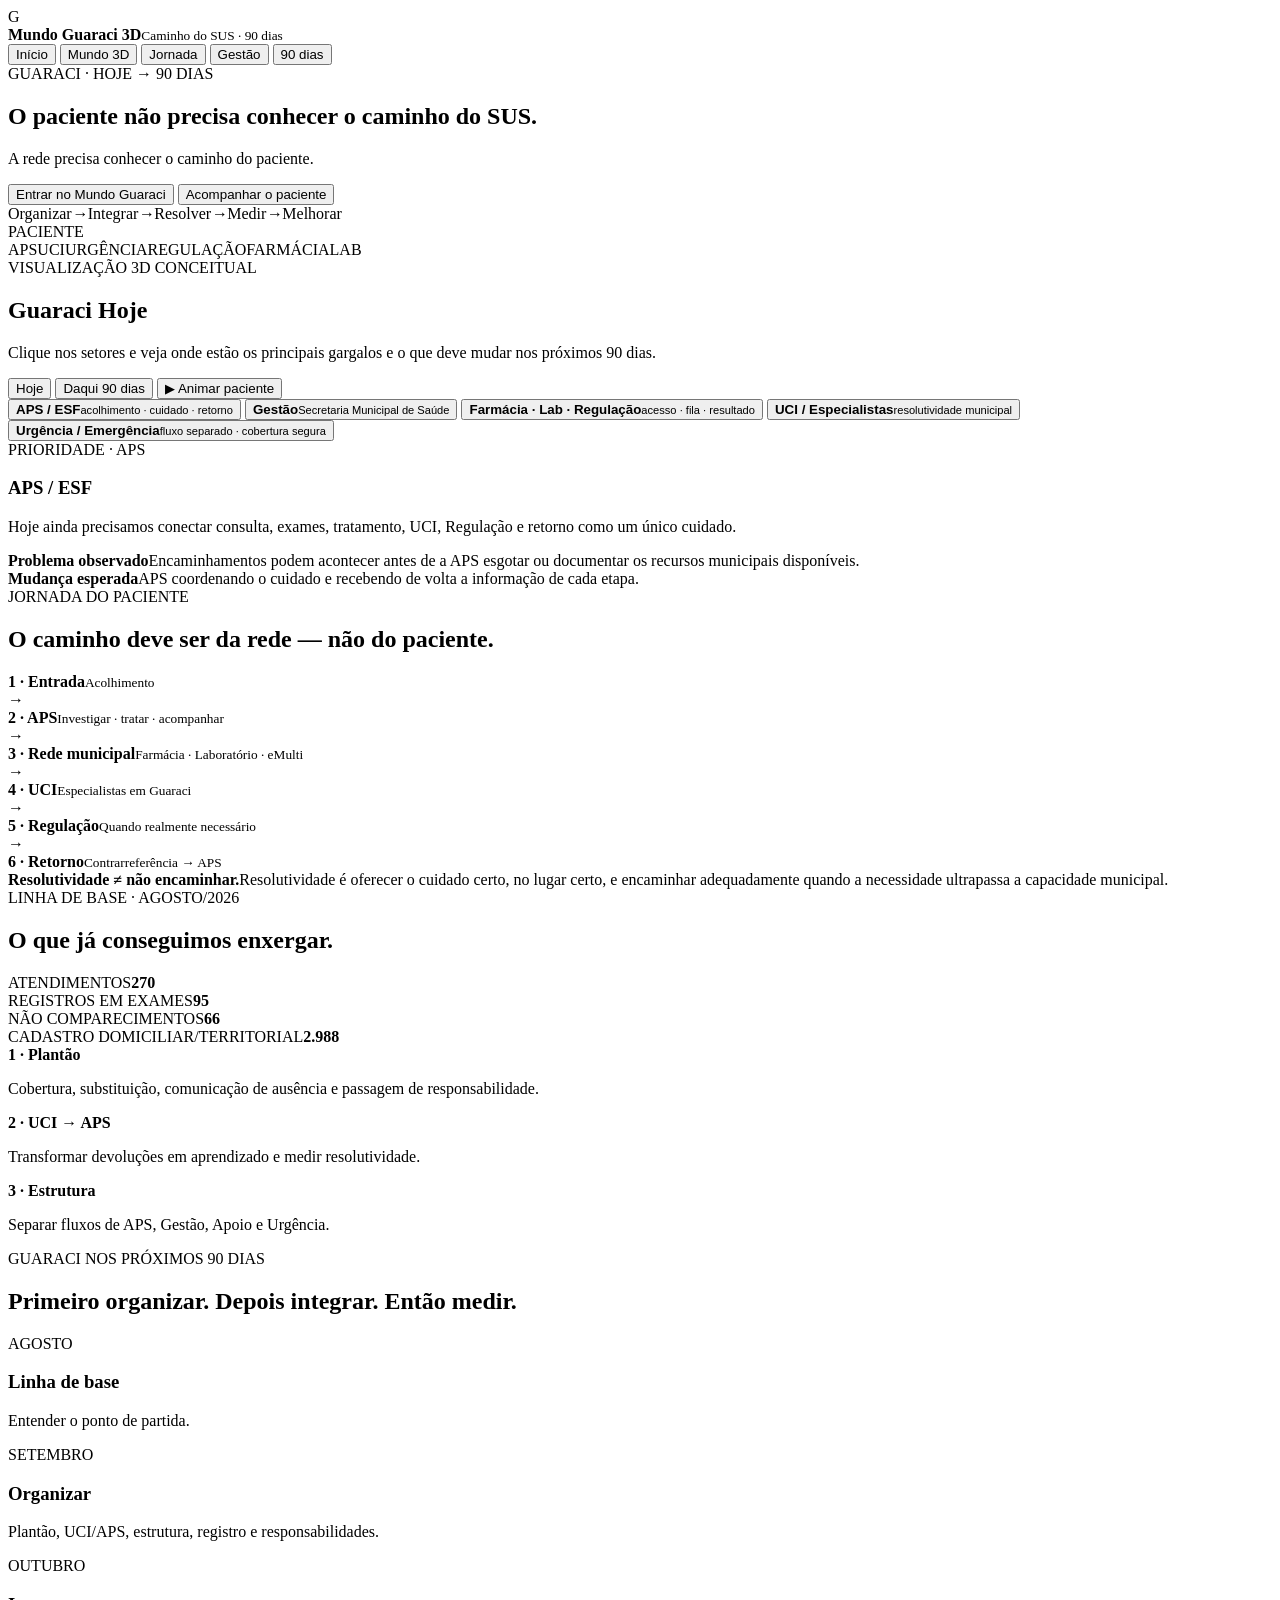
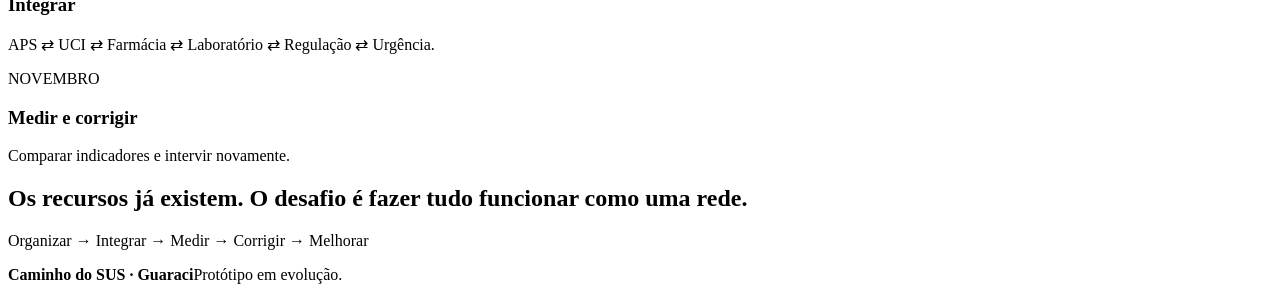
==== index.html @ 231f9598 "Cria pagina inicial do Mundo Guaraci 3D" ====
<!doctype html>
<html lang="pt-BR">
<head>
  <meta charset="utf-8" />
  <meta name="viewport" content="width=device-width,initial-scale=1" />
  <title>Mundo Guaraci 3D — Caminho do SUS</title>
  <meta name="description" content="Visualização interativa do projeto Caminho do SUS em Guaraci — linha de base e próximos 90 dias." />
  <link rel="stylesheet" href="styles.css" />
</head>
<body>
  <header class="topbar">
    <div class="brand">
      <span class="brand-mark">G</span>
      <div><strong>Mundo Guaraci 3D</strong><small>Caminho do SUS · 90 dias</small></div>
    </div>
    <nav>
      <button data-go="inicio" class="active">Início</button>
      <button data-go="mundo">Mundo 3D</button>
      <button data-go="jornada">Jornada</button>
      <button data-go="gestao">Gestão</button>
      <button data-go="noventa">90 dias</button>
    </nav>
  </header>

  <main>
    <section id="inicio" class="scene hero">
      <div class="hero-copy">
        <span class="kicker">GUARACI · HOJE → 90 DIAS</span>
        <h1>O paciente não precisa conhecer o caminho do SUS.</h1>
        <p class="lead">A rede precisa conhecer o caminho do paciente.</p>
        <div class="actions">
          <button class="primary" data-go="mundo">Entrar no Mundo Guaraci</button>
          <button class="ghost" data-go="jornada">Acompanhar o paciente</button>
        </div>
        <div class="flowline"><span>Organizar</span><i>→</i><span>Integrar</span><i>→</i><span>Resolver</span><i>→</i><span>Medir</span><i>→</i><span>Melhorar</span></div>
      </div>
      <div class="hero-orbit" aria-label="Rede municipal de saúde">
        <div class="orbit o1"></div><div class="orbit o2"></div>
        <div class="core">PACIENTE</div>
        <span class="sat s1">APS</span><span class="sat s2">UCI</span><span class="sat s3">URGÊNCIA</span><span class="sat s4">REGULAÇÃO</span><span class="sat s5">FARMÁCIA</span><span class="sat s6">LAB</span>
      </div>
    </section>

    <section id="mundo" class="scene dark">
      <div class="section-head">
        <span class="kicker">VISUALIZAÇÃO 3D CONCEITUAL</span>
        <h2>Guaraci Hoje</h2>
        <p>Clique nos setores e veja onde estão os principais gargalos e o que deve mudar nos próximos 90 dias.</p>
      </div>
      <div class="modebar">
        <button data-mode="today" class="active">Hoje</button>
        <button data-mode="future">Daqui 90 dias</button>
        <button id="animatePatient">▶ Animar paciente</button>
      </div>
      <div class="world-grid">
        <div class="stage">
          <div class="ground"></div>
          <button class="sector aps active" data-sector="aps"><b>APS / ESF</b><small>acolhimento · cuidado · retorno</small></button>
          <button class="sector gestao" data-sector="gestao"><b>Gestão</b><small>Secretaria Municipal de Saúde</small></button>
          <button class="sector apoio" data-sector="apoio"><b>Farmácia · Lab · Regulação</b><small>acesso · fila · resultado</small></button>
          <button class="sector uci" data-sector="uci"><b>UCI / Especialistas</b><small>resolutividade municipal</small></button>
          <button class="sector urg" data-sector="urg"><b>Urgência / Emergência</b><small>fluxo separado · cobertura segura</small></button>
          <div class="route r1"></div><div class="route r2"></div><div class="route r3"></div>
          <div class="patient" aria-label="Paciente"></div>
        </div>
        <aside class="panel" aria-live="polite">
          <span class="pill" id="sectorPill">PRIORIDADE · APS</span>
          <h3 id="sectorTitle">APS / ESF</h3>
          <p id="sectorText">Hoje ainda precisamos conectar consulta, exames, tratamento, UCI, Regulação e retorno como um único cuidado.</p>
          <div class="issue"><strong id="problemTitle">Problema observado</strong><span id="problemText">Encaminhamentos podem acontecer antes de a APS esgotar ou documentar os recursos municipais disponíveis.</span></div>
          <div class="issue"><strong id="targetTitle">Mudança esperada</strong><span id="targetText">APS coordenando o cuidado e recebendo de volta a informação de cada etapa.</span></div>
        </aside>
      </div>
    </section>

    <section id="jornada" class="scene">
      <div class="section-head">
        <span class="kicker">JORNADA DO PACIENTE</span>
        <h2>O caminho deve ser da rede — não do paciente.</h2>
      </div>
      <div class="journey">
        <div class="step"><b>1 · Entrada</b><small>Acolhimento</small></div><span>→</span>
        <div class="step"><b>2 · APS</b><small>Investigar · tratar · acompanhar</small></div><span>→</span>
        <div class="step"><b>3 · Rede municipal</b><small>Farmácia · Laboratório · eMulti</small></div><span>→</span>
        <div class="step"><b>4 · UCI</b><small>Especialistas em Guaraci</small></div><span>→</span>
        <div class="step"><b>5 · Regulação</b><small>Quando realmente necessário</small></div><span>→</span>
        <div class="step"><b>6 · Retorno</b><small>Contrarreferência → APS</small></div>
      </div>
      <div class="callout"><strong>Resolutividade ≠ não encaminhar.</strong><span>Resolutividade é oferecer o cuidado certo, no lugar certo, e encaminhar adequadamente quando a necessidade ultrapassa a capacidade municipal.</span></div>
    </section>

    <section id="gestao" class="scene dark">
      <div class="section-head">
        <span class="kicker">LINHA DE BASE · AGOSTO/2026</span>
        <h2>O que já conseguimos enxergar.</h2>
      </div>
      <div class="metrics">
        <article><span>ATENDIMENTOS</span><strong>270</strong></article>
        <article><span>REGISTROS EM EXAMES</span><strong>95</strong></article>
        <article><span>NÃO COMPARECIMENTOS</span><strong>66</strong></article>
        <article><span>CADASTRO DOMICILIAR/TERRITORIAL</span><strong>2.988</strong></article>
      </div>
      <div class="priorities">
        <article><b>1 · Plantão</b><p>Cobertura, substituição, comunicação de ausência e passagem de responsabilidade.</p></article>
        <article><b>2 · UCI → APS</b><p>Transformar devoluções em aprendizado e medir resolutividade.</p></article>
        <article><b>3 · Estrutura</b><p>Separar fluxos de APS, Gestão, Apoio e Urgência.</p></article>
      </div>
    </section>

    <section id="noventa" class="scene">
      <div class="section-head"><span class="kicker">GUARACI NOS PRÓXIMOS 90 DIAS</span><h2>Primeiro organizar. Depois integrar. Então medir.</h2></div>
      <div class="timeline">
        <article><span>AGOSTO</span><h3>Linha de base</h3><p>Entender o ponto de partida.</p></article>
        <article><span>SETEMBRO</span><h3>Organizar</h3><p>Plantão, UCI/APS, estrutura, registro e responsabilidades.</p></article>
        <article><span>OUTUBRO</span><h3>Integrar</h3><p>APS ⇄ UCI ⇄ Farmácia ⇄ Laboratório ⇄ Regulação ⇄ Urgência.</p></article>
        <article><span>NOVEMBRO</span><h3>Medir e corrigir</h3><p>Comparar indicadores e intervir novamente.</p></article>
      </div>
      <div class="final-card"><h2>Os recursos já existem. O desafio é fazer tudo funcionar como uma rede.</h2><p>Organizar → Integrar → Medir → Corrigir → Melhorar</p></div>
    </section>
  </main>
  <footer><strong>Caminho do SUS · Guaraci</strong><span>Protótipo em evolução.</span></footer>
  <script src="script.js"></script>
</body>
</html>
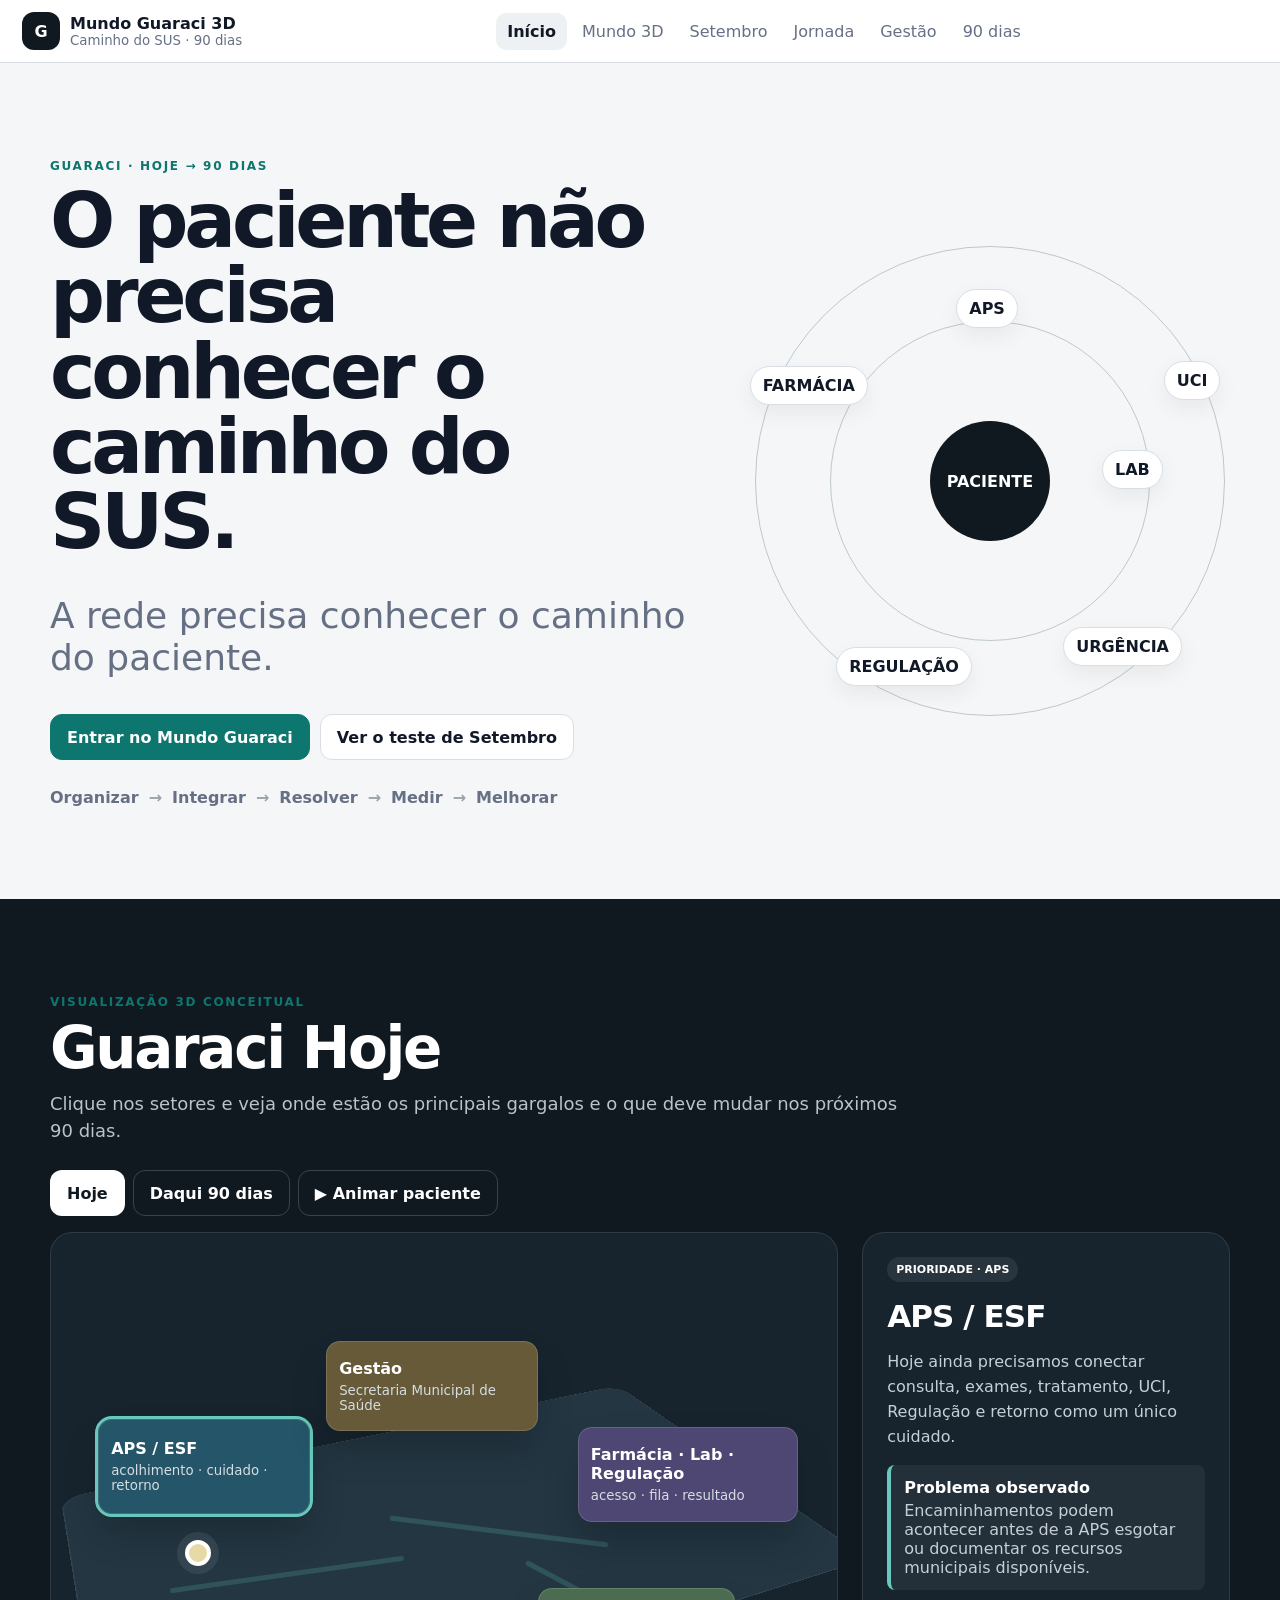
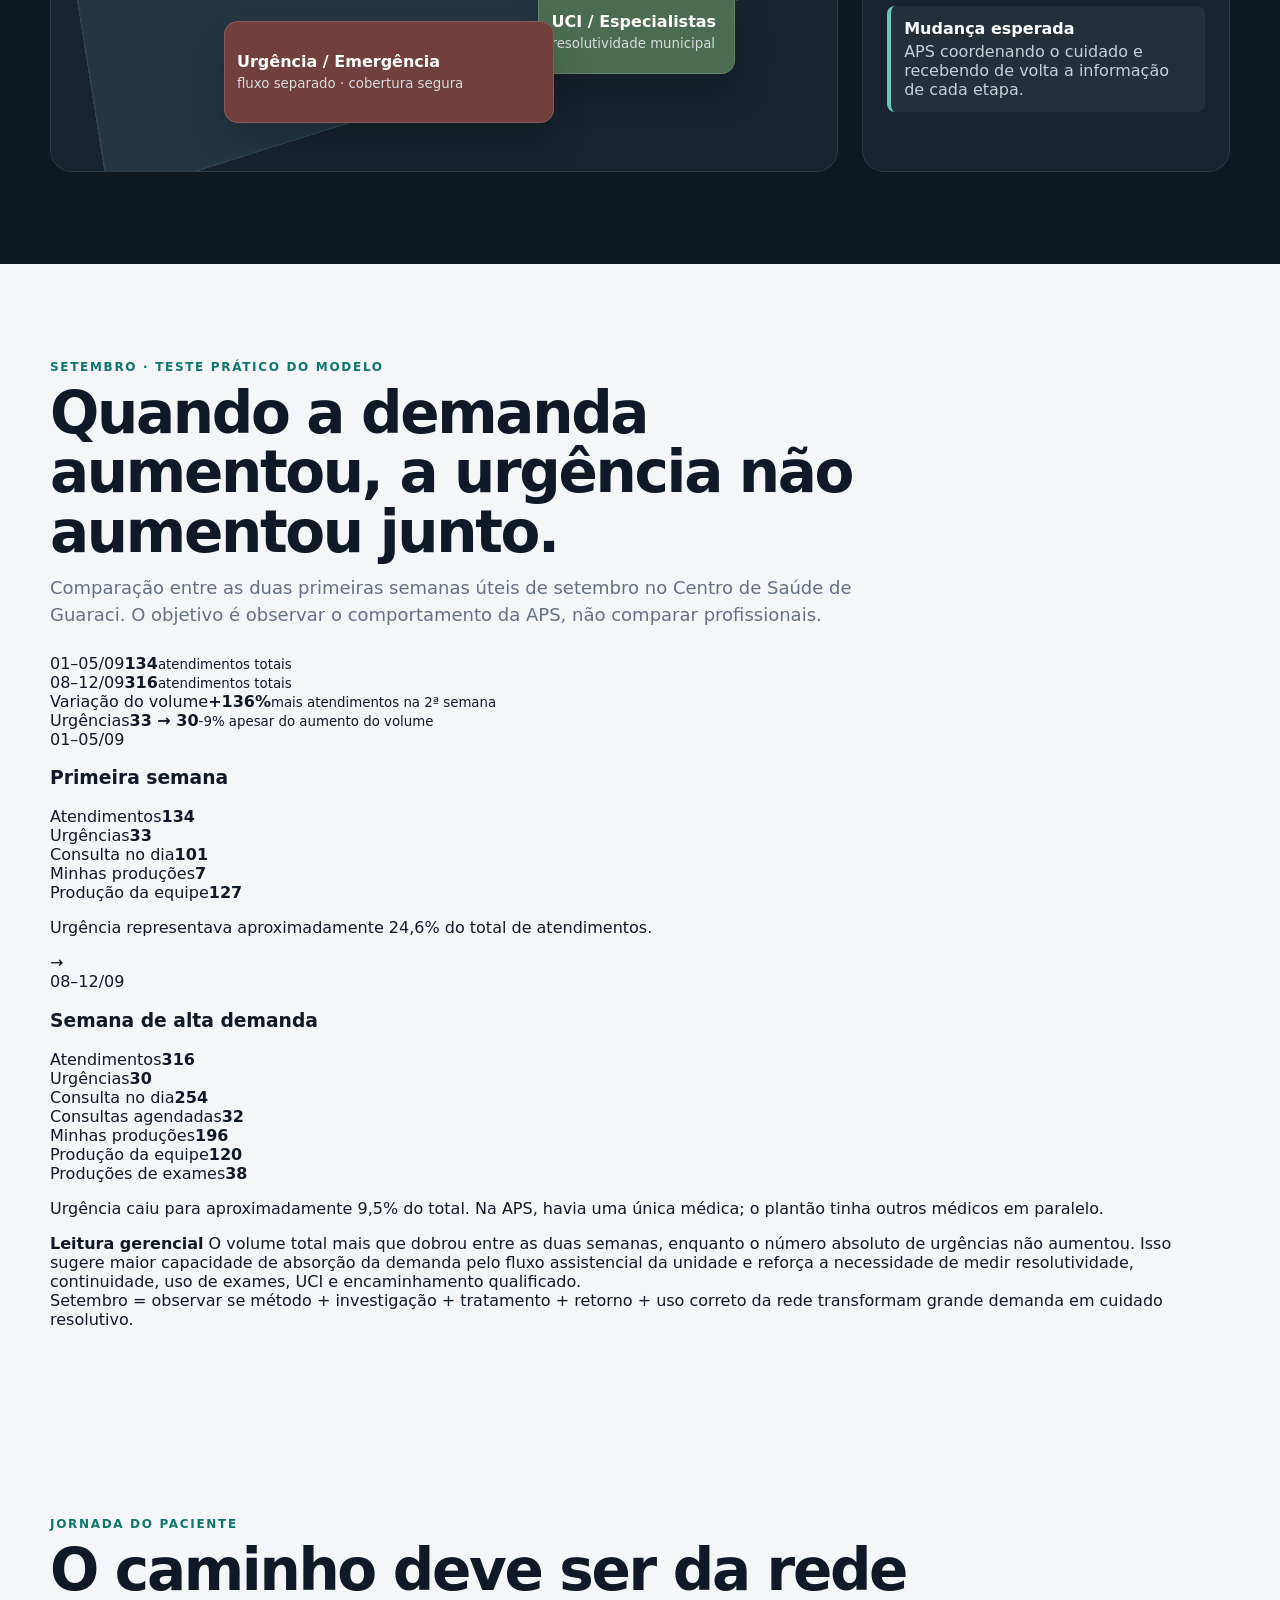
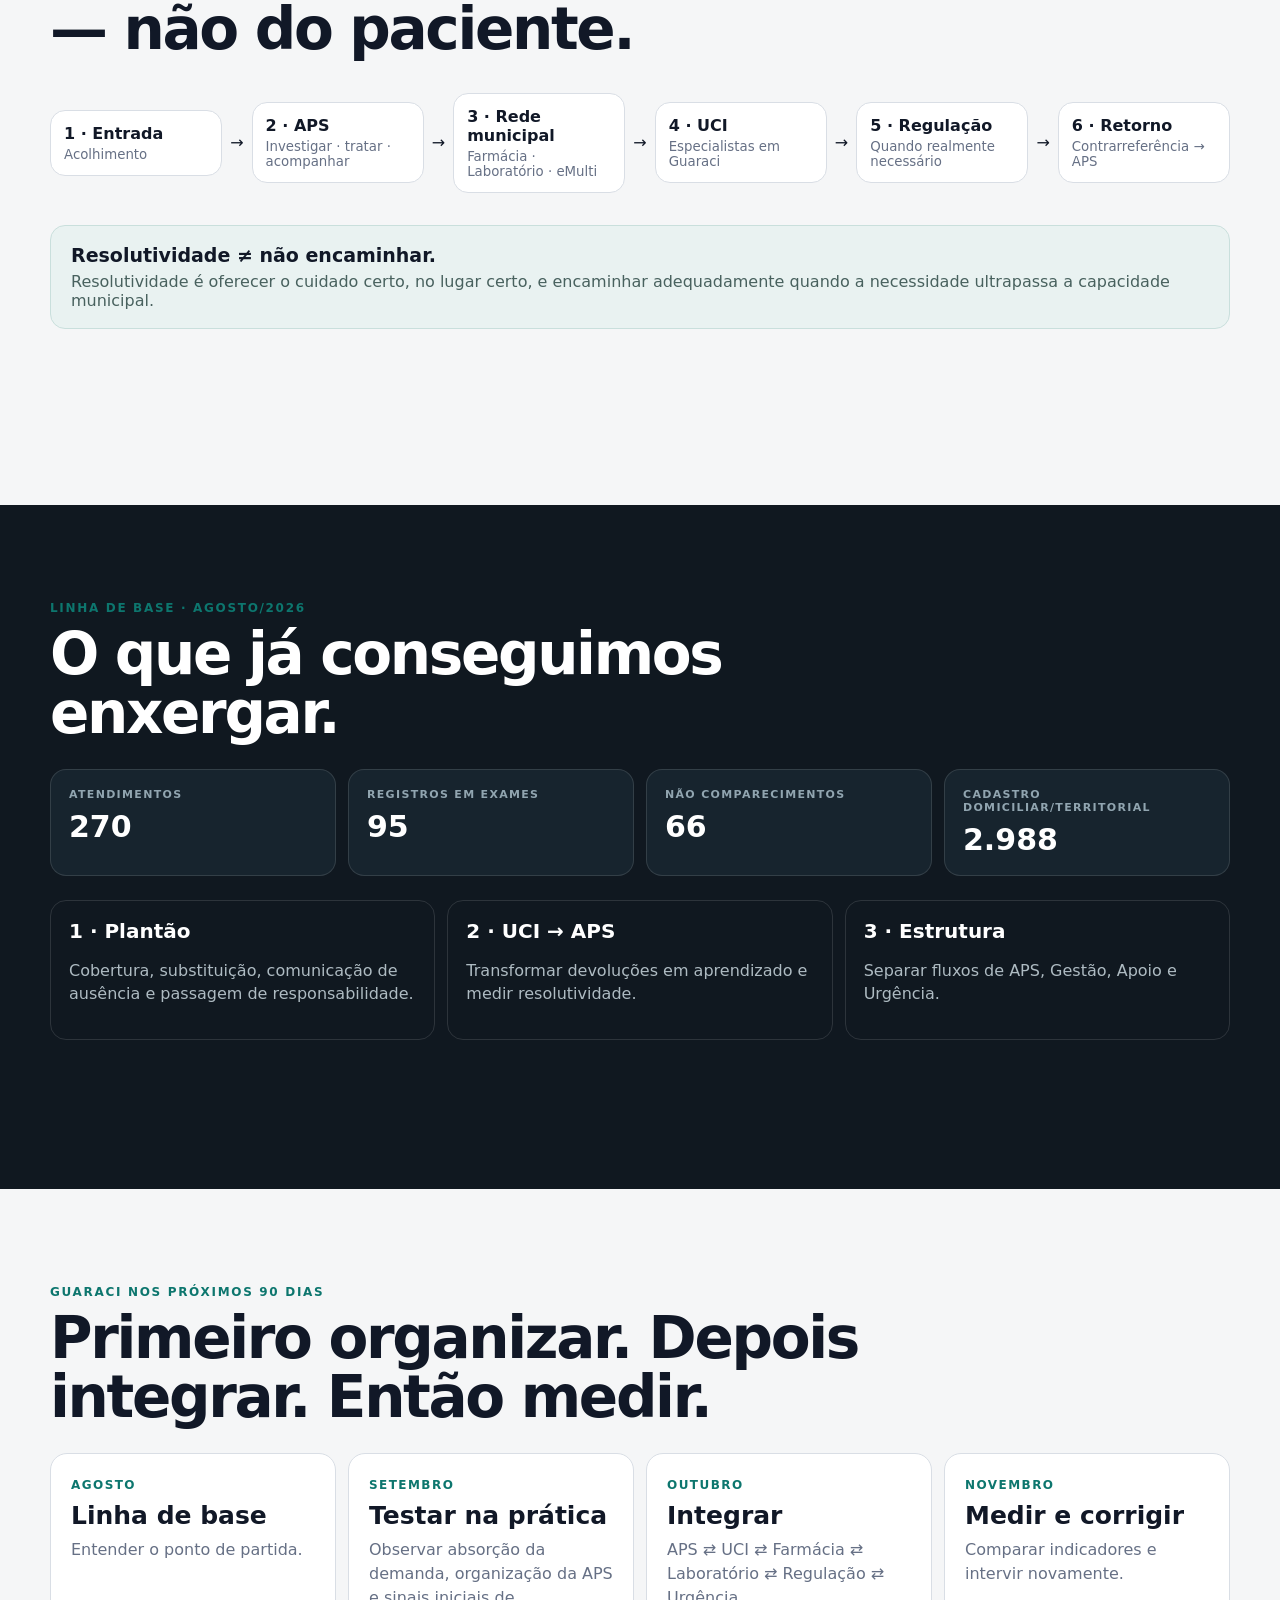
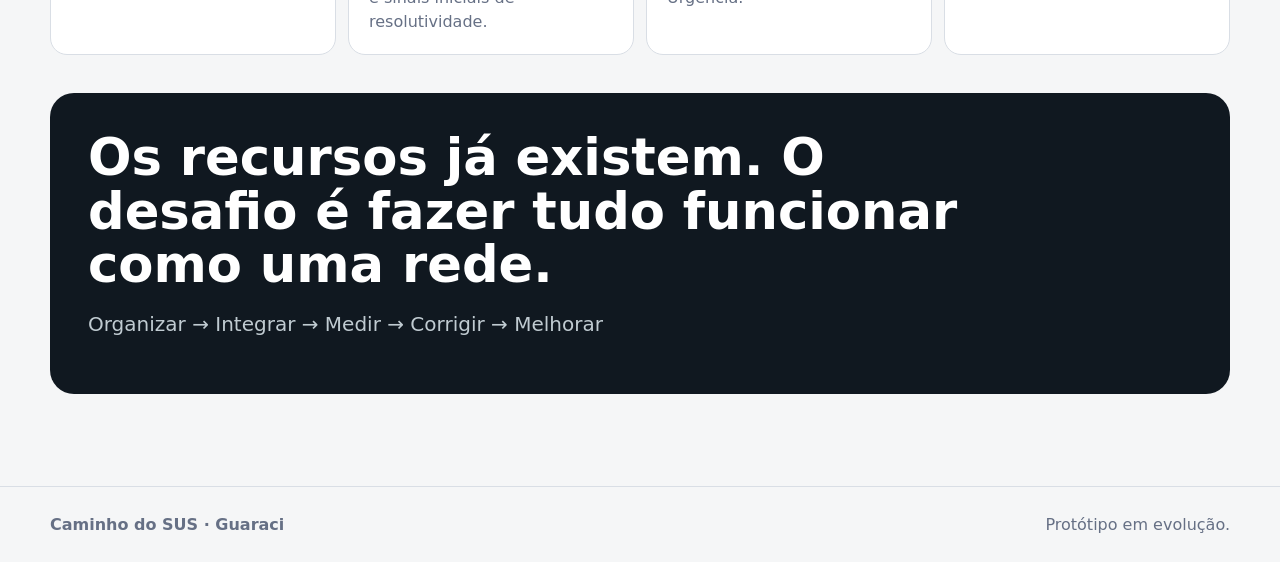
==== commit 6c70e475: "Adiciona comparacao das duas primeiras semanas de setembro" ====
--- a/index.html
+++ b/index.html
@@ -3,6 +3,7 @@
 <head>
   <meta charset="utf-8" />
   <meta name="viewport" content="width=device-width,initial-scale=1" />
+  <meta name="robots" content="noindex,nofollow" />
   <title>Mundo Guaraci 3D — Caminho do SUS</title>
   <meta name="description" content="Visualização interativa do projeto Caminho do SUS em Guaraci — linha de base e próximos 90 dias." />
   <link rel="stylesheet" href="styles.css" />
@@ -16,6 +17,7 @@
     <nav>
       <button data-go="inicio" class="active">Início</button>
       <button data-go="mundo">Mundo 3D</button>
+      <button data-go="setembro">Setembro</button>
       <button data-go="jornada">Jornada</button>
       <button data-go="gestao">Gestão</button>
       <button data-go="noventa">90 dias</button>
@@ -30,7 +32,7 @@
         <p class="lead">A rede precisa conhecer o caminho do paciente.</p>
         <div class="actions">
           <button class="primary" data-go="mundo">Entrar no Mundo Guaraci</button>
-          <button class="ghost" data-go="jornada">Acompanhar o paciente</button>
+          <button class="ghost" data-go="setembro">Ver o teste de Setembro</button>
         </div>
         <div class="flowline"><span>Organizar</span><i>→</i><span>Integrar</span><i>→</i><span>Resolver</span><i>→</i><span>Medir</span><i>→</i><span>Melhorar</span></div>
       </div>
@@ -73,6 +75,60 @@
       </div>
     </section>
 
+    <section id="setembro" class="scene september-scene">
+      <div class="section-head">
+        <span class="kicker">SETEMBRO · TESTE PRÁTICO DO MODELO</span>
+        <h2>Quando a demanda aumentou, a urgência não aumentou junto.</h2>
+        <p>Comparação entre as duas primeiras semanas úteis de setembro no Centro de Saúde de Guaraci. O objetivo é observar o comportamento da APS, não comparar profissionais.</p>
+      </div>
+
+      <div class="september-context">
+        <div class="context-card"><span>01–05/09</span><strong>134</strong><small>atendimentos totais</small></div>
+        <div class="context-card highlight"><span>08–12/09</span><strong>316</strong><small>atendimentos totais</small></div>
+        <div class="context-card"><span>Variação do volume</span><strong>+136%</strong><small>mais atendimentos na 2ª semana</small></div>
+        <div class="context-card good"><span>Urgências</span><strong>33 → 30</strong><small>-9% apesar do aumento do volume</small></div>
+      </div>
+
+      <div class="sept-grid">
+        <div class="sept-card">
+          <div class="sept-label">01–05/09</div>
+          <h3>Primeira semana</h3>
+          <div class="sept-stats">
+            <div><span>Atendimentos</span><strong>134</strong></div>
+            <div><span>Urgências</span><strong>33</strong></div>
+            <div><span>Consulta no dia</span><strong>101</strong></div>
+            <div><span>Minhas produções</span><strong>7</strong></div>
+            <div><span>Produção da equipe</span><strong>127</strong></div>
+          </div>
+          <p class="sept-note">Urgência representava aproximadamente 24,6% do total de atendimentos.</p>
+        </div>
+
+        <div class="sept-arrow">→</div>
+
+        <div class="sept-card featured">
+          <div class="sept-label">08–12/09</div>
+          <h3>Semana de alta demanda</h3>
+          <div class="sept-stats">
+            <div><span>Atendimentos</span><strong>316</strong></div>
+            <div><span>Urgências</span><strong>30</strong></div>
+            <div><span>Consulta no dia</span><strong>254</strong></div>
+            <div><span>Consultas agendadas</span><strong>32</strong></div>
+            <div><span>Minhas produções</span><strong>196</strong></div>
+            <div><span>Produção da equipe</span><strong>120</strong></div>
+            <div><span>Produções de exames</span><strong>38</strong></div>
+          </div>
+          <p class="sept-note">Urgência caiu para aproximadamente 9,5% do total. Na APS, havia uma única médica; o plantão tinha outros médicos em paralelo.</p>
+        </div>
+      </div>
+
+      <div class="sept-insight">
+        <strong>Leitura gerencial</strong>
+        <span>O volume total mais que dobrou entre as duas semanas, enquanto o número absoluto de urgências não aumentou. Isso sugere maior capacidade de absorção da demanda pelo fluxo assistencial da unidade e reforça a necessidade de medir resolutividade, continuidade, uso de exames, UCI e encaminhamento qualificado.</span>
+      </div>
+
+      <div class="sept-formula">Setembro = observar se método + investigação + tratamento + retorno + uso correto da rede transformam grande demanda em cuidado resolutivo.</div>
+    </section>
+
     <section id="jornada" class="scene">
       <div class="section-head">
         <span class="kicker">JORNADA DO PACIENTE</span>
@@ -111,7 +167,7 @@
       <div class="section-head"><span class="kicker">GUARACI NOS PRÓXIMOS 90 DIAS</span><h2>Primeiro organizar. Depois integrar. Então medir.</h2></div>
       <div class="timeline">
         <article><span>AGOSTO</span><h3>Linha de base</h3><p>Entender o ponto de partida.</p></article>
-        <article><span>SETEMBRO</span><h3>Organizar</h3><p>Plantão, UCI/APS, estrutura, registro e responsabilidades.</p></article>
+        <article><span>SETEMBRO</span><h3>Testar na prática</h3><p>Observar absorção da demanda, organização da APS e sinais iniciais de resolutividade.</p></article>
         <article><span>OUTUBRO</span><h3>Integrar</h3><p>APS ⇄ UCI ⇄ Farmácia ⇄ Laboratório ⇄ Regulação ⇄ Urgência.</p></article>
         <article><span>NOVEMBRO</span><h3>Medir e corrigir</h3><p>Comparar indicadores e intervir novamente.</p></article>
       </div>
--- a/styles.css
+++ b/styles.css
@@ -0,0 +1 @@
+:root{--bg:#f5f6f7;--paper:#fff;--ink:#111827;--muted:#667085;--line:#d9dee5;--deep:#101820;--deep2:#17242e;--accent:#0d766e;--blue:#316b8c;--gold:#b78734;--red:#9c4b46;--violet:#62558e;--green:#4f7558}*{box-sizing:border-box}html{scroll-behavior:smooth}body{margin:0;background:var(--bg);color:var(--ink);font-family:Inter,ui-sans-serif,system-ui,-apple-system,BlinkMacSystemFont,"Segoe UI",sans-serif}button{font:inherit}.topbar{position:sticky;top:0;z-index:30;display:flex;align-items:center;gap:18px;padding:12px 22px;background:rgba(255,255,255,.94);backdrop-filter:blur(14px);border-bottom:1px solid var(--line)}.brand{display:flex;align-items:center;gap:10px;min-width:230px}.brand-mark{width:38px;height:38px;border-radius:12px;display:grid;place-items:center;background:var(--deep);color:#fff;font-weight:900}.brand strong,.brand small{display:block}.brand small{color:var(--muted)}nav{display:flex;gap:4px;flex:1;justify-content:center}nav button{border:0;background:transparent;padding:9px 11px;border-radius:10px;color:var(--muted);cursor:pointer}nav button.active{background:#eef1f3;color:var(--ink);font-weight:800}.scene{min-height:76vh;padding:92px max(22px,calc((100% - 1180px)/2));scroll-margin-top:70px}.dark{background:var(--deep);color:#fff}.dark .section-head p{color:#b9c3ca}.hero{display:grid;grid-template-columns:1.15fr .85fr;gap:50px;align-items:center;min-height:88vh}.kicker{display:inline-block;font-size:12px;letter-spacing:.14em;font-weight:900;color:var(--accent);margin-bottom:10px}.hero h1{font-size:clamp(42px,6vw,82px);line-height:.98;letter-spacing:-.055em;margin:0;max-width:850px}.lead{font-size:clamp(22px,3vw,36px);line-height:1.15;color:var(--muted);max-width:680px}.actions{display:flex;gap:10px;flex-wrap:wrap;margin:28px 0}.primary,.ghost,.modebar button{border-radius:12px;min-height:46px;padding:0 16px;cursor:pointer;font-weight:800}.primary{background:var(--accent);color:#fff;border:1px solid var(--accent)}.ghost{background:#fff;border:1px solid var(--line);color:var(--ink)}.flowline{display:flex;gap:10px;align-items:center;flex-wrap:wrap;color:var(--muted);font-weight:800}.flowline i{font-style:normal;color:#9aa3aa}.hero-orbit{height:520px;position:relative;display:grid;place-items:center}.core{width:120px;height:120px;border-radius:50%;display:grid;place-items:center;background:var(--deep);color:#fff;font-weight:900;z-index:2}.orbit{position:absolute;border:1px solid #bdc8ce;border-radius:50%}.o1{width:320px;height:320px}.o2{width:470px;height:470px}.sat{position:absolute;padding:9px 12px;border-radius:999px;background:#fff;border:1px solid var(--line);font-weight:850;box-shadow:0 8px 22px rgba(0,0,0,.06)}.s1{top:68px;left:43%}.s2{top:140px;right:2%}.s3{bottom:75px;right:10%}.s4{bottom:55px;left:18%}.s5{top:145px;left:0}.s6{top:44%;right:14%}.section-head{max-width:860px;margin-bottom:26px}.section-head h2{font-size:clamp(34px,5vw,58px);line-height:1.02;letter-spacing:-.04em;margin:0 0 12px}.section-head p{font-size:18px;line-height:1.5;color:var(--muted);margin:0}.modebar{display:flex;gap:8px;flex-wrap:wrap;margin-bottom:16px}.modebar button{background:transparent;color:#fff;border:1px solid rgba(255,255,255,.18)}.modebar button.active{background:#fff;color:var(--deep)}.world-grid{display:grid;grid-template-columns:1.5fr .7fr;gap:24px}.stage,.panel{background:var(--deep2);border:1px solid rgba(255,255,255,.1);border-radius:22px}.stage{height:540px;position:relative;perspective:900px;overflow:hidden}.ground{position:absolute;inset:80px 6% 30px;background:#233642;border:1px solid rgba(255,255,255,.08);border-radius:26px;transform:rotateX(58deg) rotateZ(-24deg)}.sector{position:absolute;z-index:3;border:1px solid rgba(255,255,255,.14);border-radius:14px;color:#fff;cursor:pointer;box-shadow:0 20px 35px rgba(0,0,0,.18);transition:.2s;display:flex;flex-direction:column;justify-content:center;gap:5px;padding:12px;text-align:left}.sector small{color:#d5dde2}.sector.active{outline:3px solid #67c9bd;transform:translateY(-8px)}.sector.dim{opacity:.45}.aps{left:6%;top:36%;width:27%;height:95px;background:#245568}.gestao{left:35%;top:20%;width:27%;height:90px;background:#665a38}.apoio{right:5%;top:36%;width:28%;height:95px;background:#4e4673}.uci{right:13%;bottom:18%;width:25%;height:86px;background:#4b6c50}.urg{left:22%;bottom:9%;width:42%;height:102px;background:#713f3c}.route{position:absolute;height:5px;border-radius:999px;background:#67c9bd;opacity:.2;z-index:2;transition:.3s}.route.on{opacity:.95}.r1{left:15%;top:63%;width:30%;transform:rotate(-8deg)}.r2{left:43%;top:55%;width:28%;transform:rotate(7deg)}.r3{left:59%;top:69%;width:24%;transform:rotate(28deg)}.patient{position:absolute;left:12%;top:62%;width:26px;height:26px;border-radius:50%;background:#e7d9a6;border:4px solid #fff;z-index:5;box-shadow:0 0 0 8px rgba(255,255,255,.08);transition:left .6s ease,top .6s ease}.panel{padding:24px;display:flex;flex-direction:column;gap:16px}.panel h3{font-size:31px;letter-spacing:-.03em;margin:0}.panel p{color:#c6d0d6;line-height:1.55;margin:0}.pill{display:inline-flex;width:max-content;max-width:100%;padding:6px 9px;border-radius:999px;background:rgba(255,255,255,.08);font-size:11px;font-weight:900}.issue{padding:13px;border-left:4px solid #67c9bd;background:rgba(255,255,255,.05);border-radius:8px}.issue strong,.issue span{display:block}.issue span{color:#c6d0d6;margin-top:4px}.journey{display:flex;align-items:center;gap:8px;overflow:auto;padding:8px 0 14px}.step{min-width:155px;flex:1;border:1px solid var(--line);background:#fff;border-radius:15px;padding:13px}.step b,.step small{display:block}.step small{color:var(--muted);margin-top:4px}.callout{margin-top:18px;padding:18px 20px;border-radius:15px;background:#e9f2f1;border:1px solid #c9dfdc;display:grid;gap:6px}.callout strong{font-size:19px}.callout span{color:#48615e}.metrics{display:grid;grid-template-columns:repeat(4,1fr);gap:12px}.metrics article{padding:18px;border:1px solid rgba(255,255,255,.12);border-radius:16px;background:var(--deep2)}.metrics span{display:block;font-size:11px;letter-spacing:.12em;color:#91a5b0;font-weight:900}.metrics strong{display:block;font-size:30px;margin-top:8px}.priorities{display:grid;grid-template-columns:repeat(3,1fr);gap:12px;margin-top:24px}.priorities article{padding:18px;border:1px solid rgba(255,255,255,.12);border-radius:16px}.priorities b{font-size:20px}.priorities p{color:#aebbc2;line-height:1.45}.timeline{display:grid;grid-template-columns:repeat(4,1fr);gap:12px}.timeline article{background:#fff;border:1px solid var(--line);border-radius:17px;padding:20px}.timeline span{font-size:12px;letter-spacing:.12em;font-weight:900;color:var(--accent)}.timeline h3{font-size:25px;margin:8px 0}.timeline p{color:var(--muted);line-height:1.5;margin:0}.final-card{margin-top:38px;padding:38px;border-radius:24px;background:var(--deep);color:#fff}.final-card h2{font-size:clamp(30px,4vw,52px);max-width:900px;margin:0 0 14px;line-height:1.05}.final-card p{font-size:20px;color:#c0cbd1}footer{padding:28px max(22px,calc((100% - 1180px)/2));border-top:1px solid var(--line);display:flex;justify-content:space-between;color:var(--muted);gap:16px;flex-wrap:wrap}@media(max-width:900px){nav{display:none}.hero{grid-template-columns:1fr}.hero-orbit{height:420px}.world-grid{grid-template-columns:1fr}.metrics,.timeline,.priorities{grid-template-columns:1fr 1fr}}@media(max-width:560px){.scene{padding:68px 18px}.brand{min-width:0}.brand small{display:none}.hero-orbit{height:350px}.o2{width:320px;height:320px}.o1{width:230px;height:230px}.s2,.s5{display:none}.stage{height:430px}.sector b{font-size:12px}.sector small{font-size:10px}.metrics,.timeline,.priorities{grid-template-columns:1fr}}@media(prefers-reduced-motion:reduce){*{animation:none!important;transition:none!important;scroll-behavior:auto!important}}
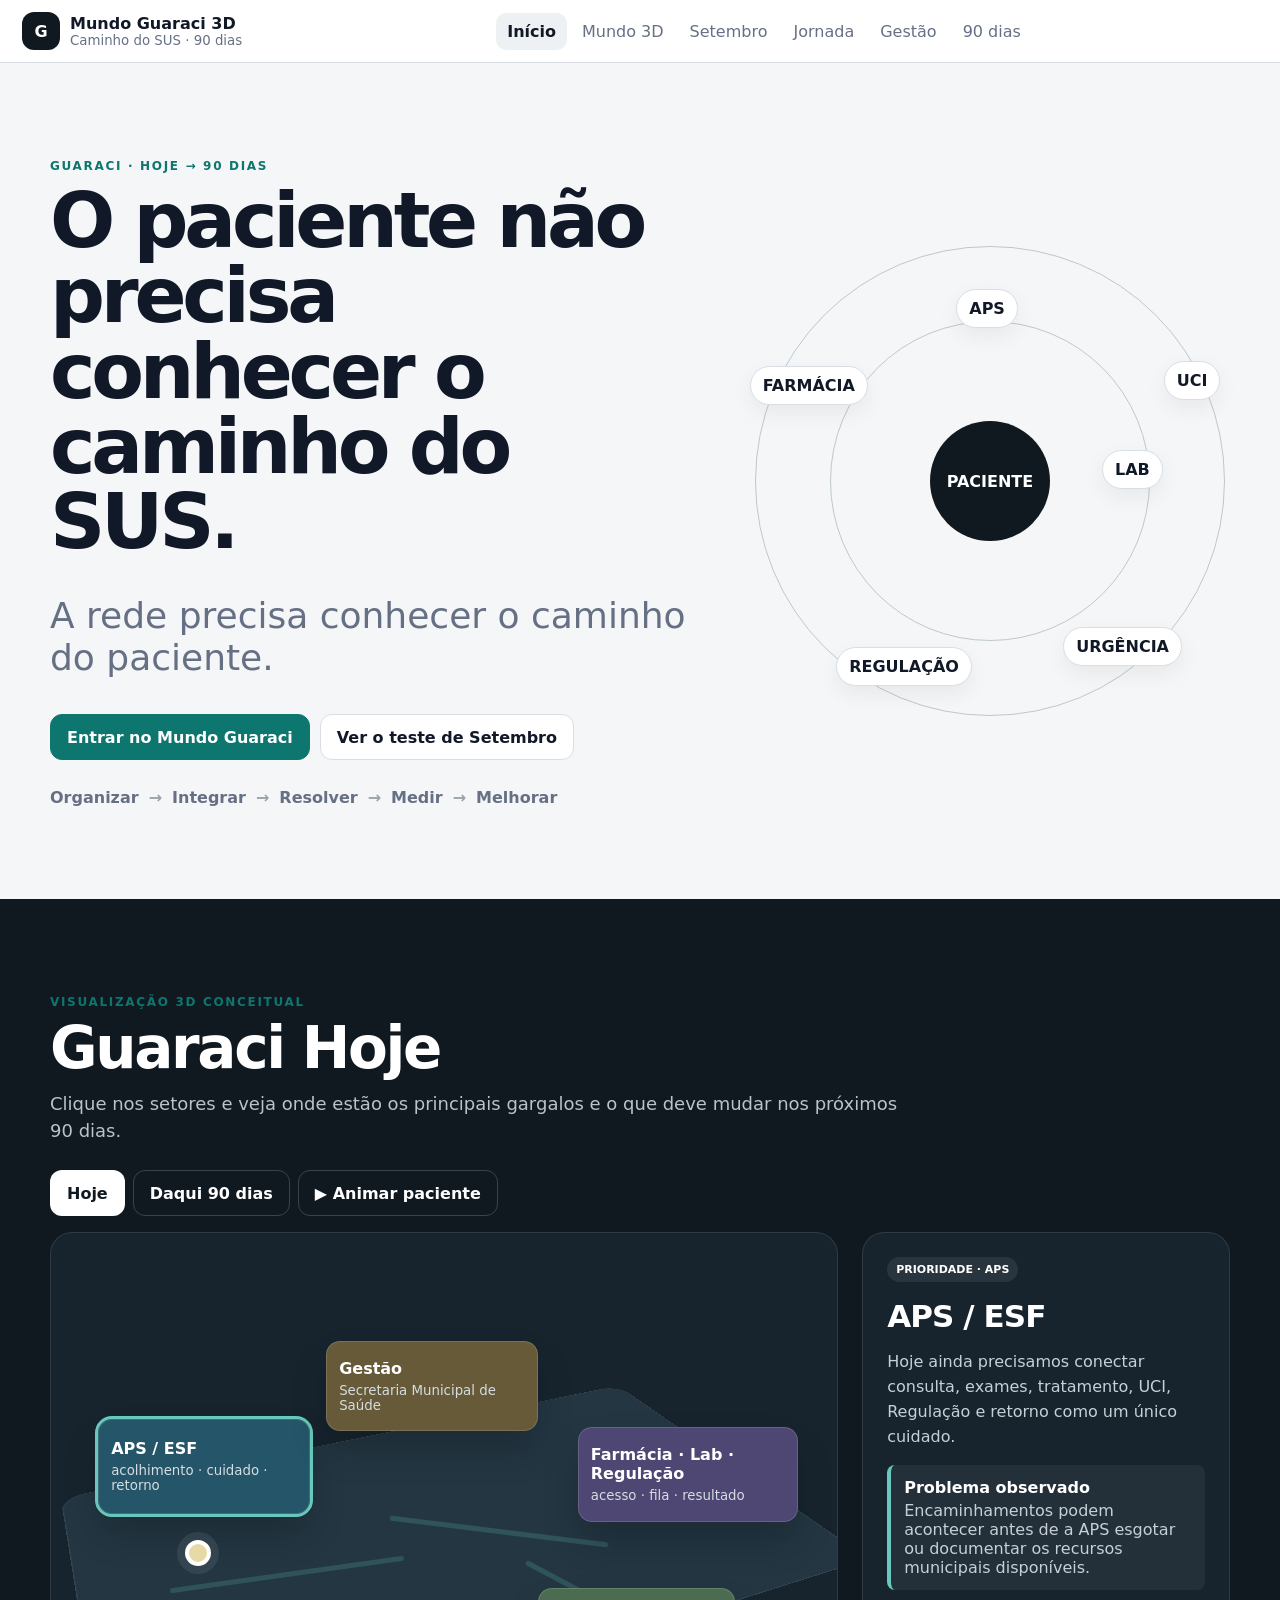
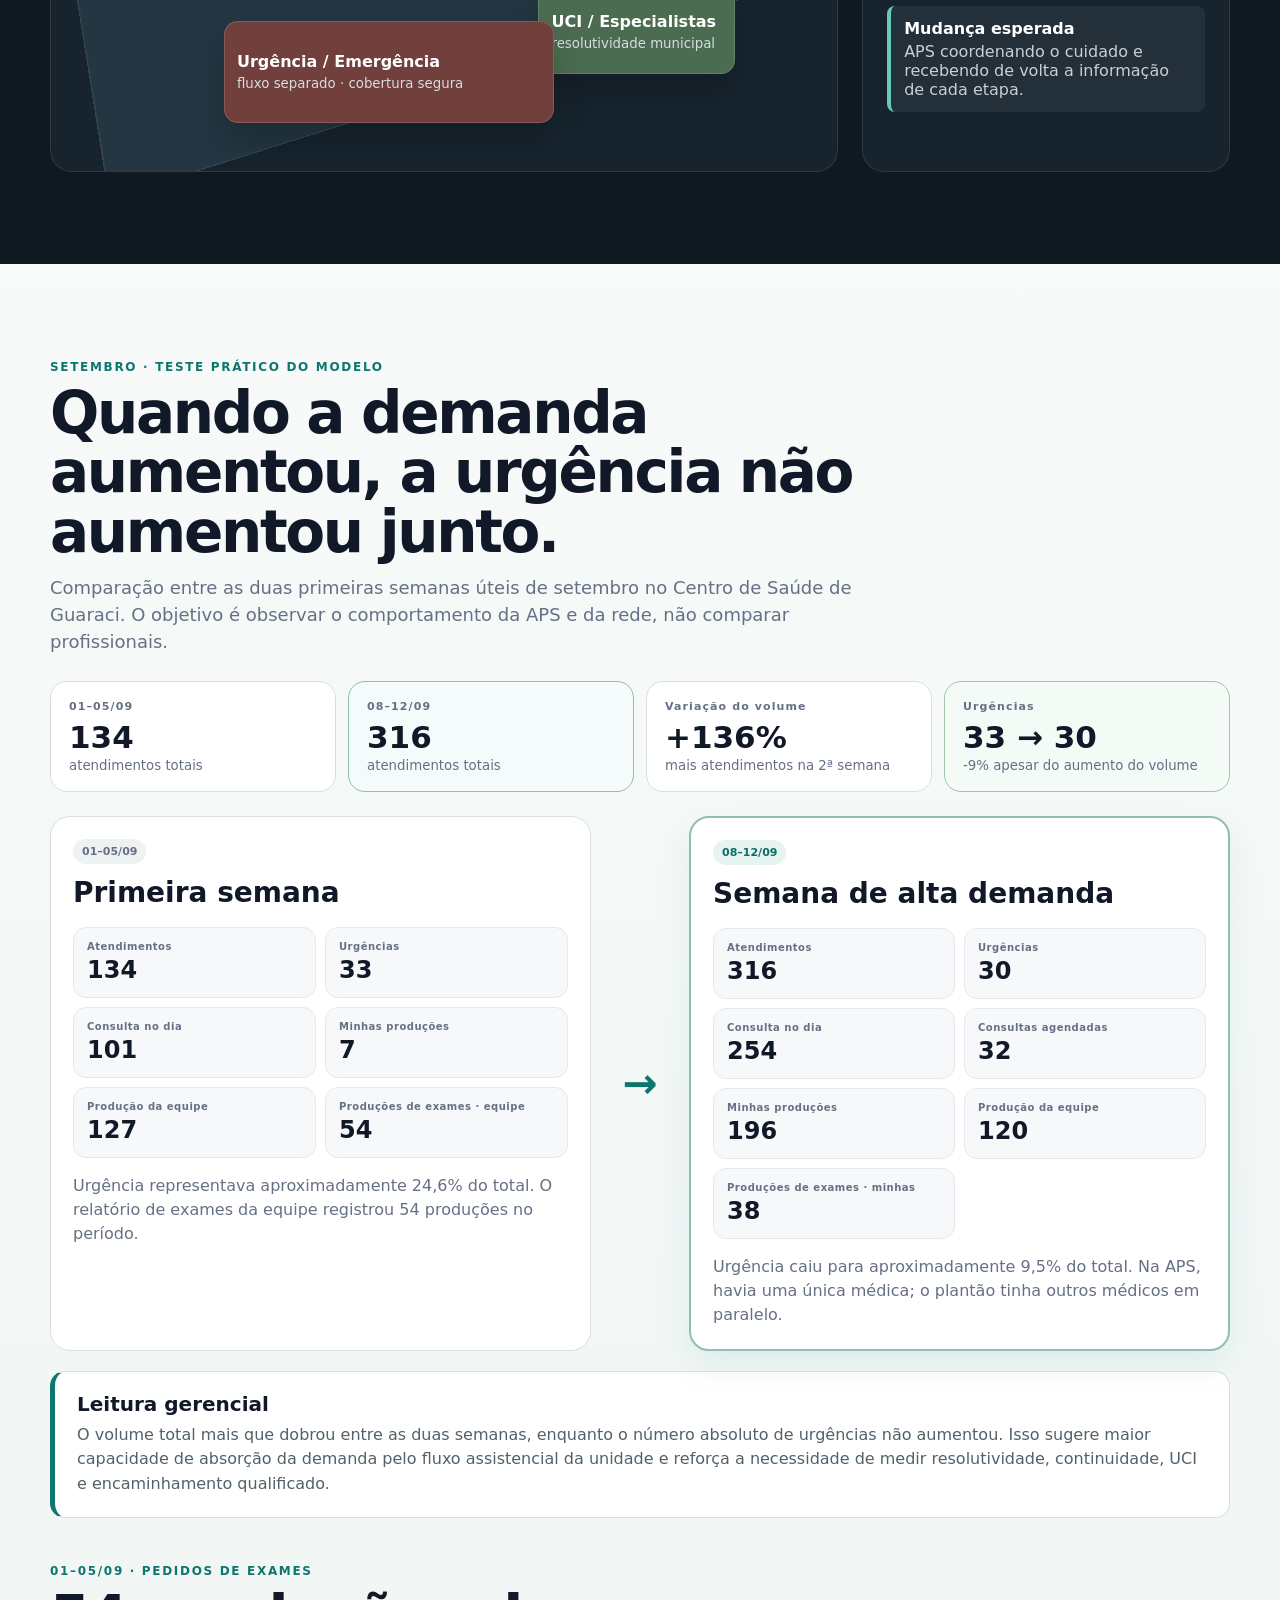
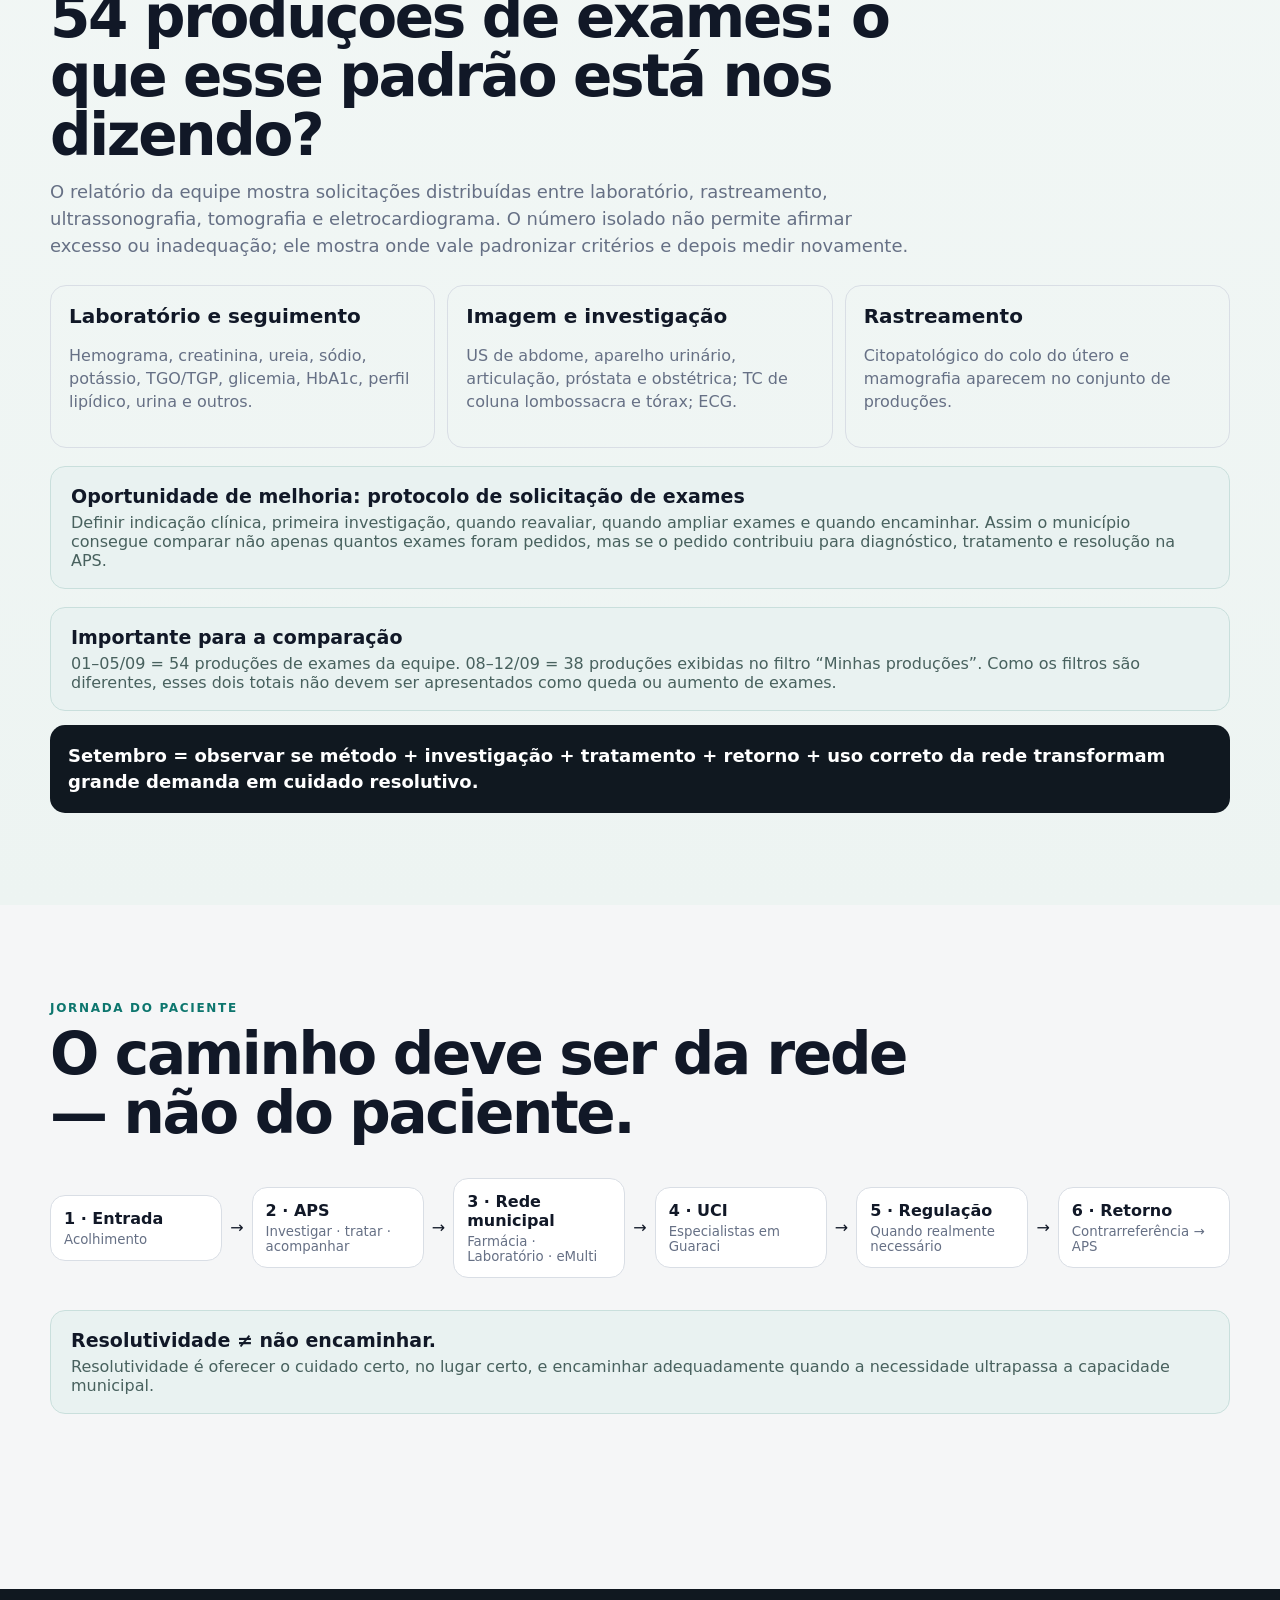
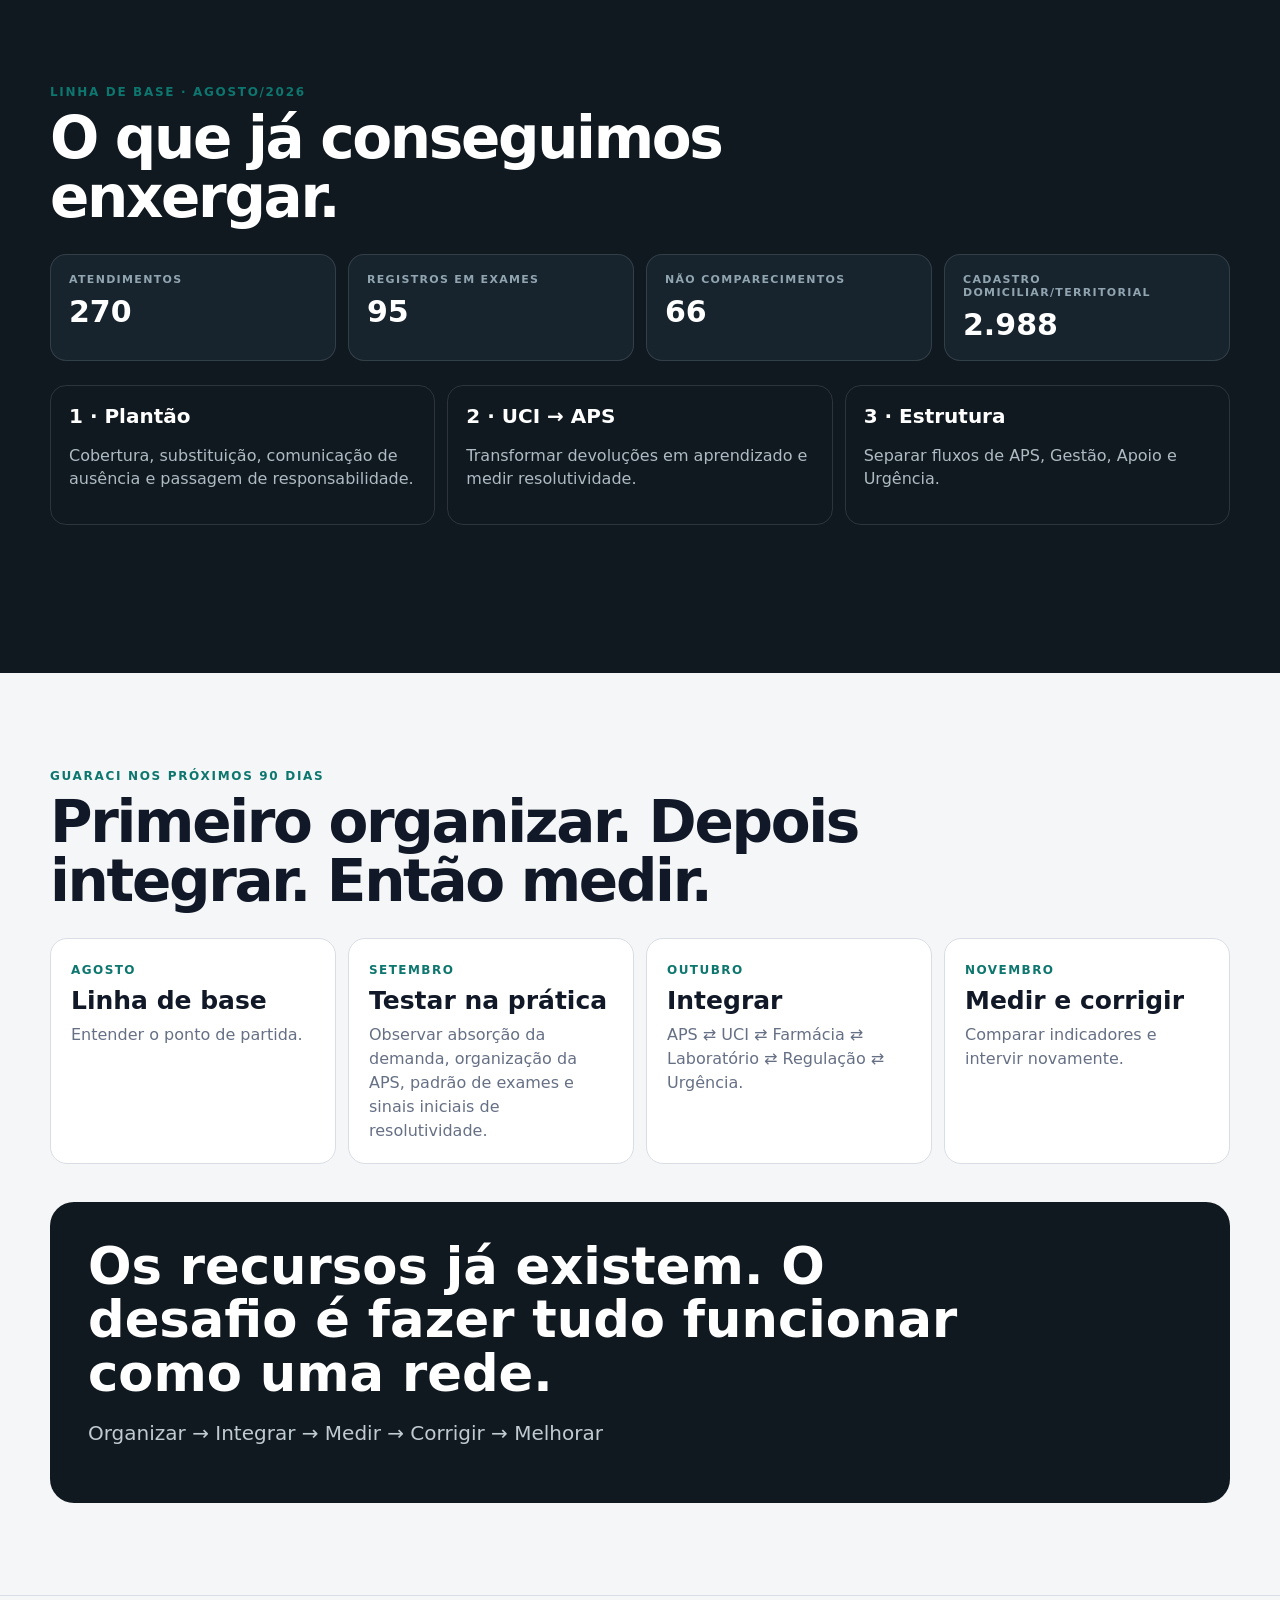
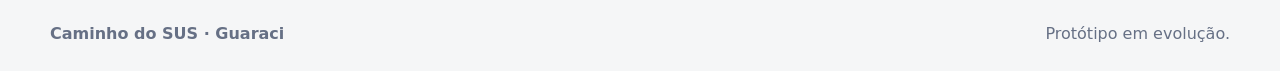
==== commit 74f5b41d: "Inclui exames de 01-05 setembro e leitura de padronizacao" ====
--- a/index.html
+++ b/index.html
@@ -10,171 +10,54 @@
 </head>
 <body>
   <header class="topbar">
-    <div class="brand">
-      <span class="brand-mark">G</span>
-      <div><strong>Mundo Guaraci 3D</strong><small>Caminho do SUS · 90 dias</small></div>
-    </div>
-    <nav>
-      <button data-go="inicio" class="active">Início</button>
-      <button data-go="mundo">Mundo 3D</button>
-      <button data-go="setembro">Setembro</button>
-      <button data-go="jornada">Jornada</button>
-      <button data-go="gestao">Gestão</button>
-      <button data-go="noventa">90 dias</button>
-    </nav>
+    <div class="brand"><span class="brand-mark">G</span><div><strong>Mundo Guaraci 3D</strong><small>Caminho do SUS · 90 dias</small></div></div>
+    <nav><button data-go="inicio" class="active">Início</button><button data-go="mundo">Mundo 3D</button><button data-go="setembro">Setembro</button><button data-go="jornada">Jornada</button><button data-go="gestao">Gestão</button><button data-go="noventa">90 dias</button></nav>
   </header>
 
   <main>
     <section id="inicio" class="scene hero">
-      <div class="hero-copy">
-        <span class="kicker">GUARACI · HOJE → 90 DIAS</span>
-        <h1>O paciente não precisa conhecer o caminho do SUS.</h1>
-        <p class="lead">A rede precisa conhecer o caminho do paciente.</p>
-        <div class="actions">
-          <button class="primary" data-go="mundo">Entrar no Mundo Guaraci</button>
-          <button class="ghost" data-go="setembro">Ver o teste de Setembro</button>
-        </div>
-        <div class="flowline"><span>Organizar</span><i>→</i><span>Integrar</span><i>→</i><span>Resolver</span><i>→</i><span>Medir</span><i>→</i><span>Melhorar</span></div>
-      </div>
-      <div class="hero-orbit" aria-label="Rede municipal de saúde">
-        <div class="orbit o1"></div><div class="orbit o2"></div>
-        <div class="core">PACIENTE</div>
-        <span class="sat s1">APS</span><span class="sat s2">UCI</span><span class="sat s3">URGÊNCIA</span><span class="sat s4">REGULAÇÃO</span><span class="sat s5">FARMÁCIA</span><span class="sat s6">LAB</span>
-      </div>
+      <div class="hero-copy"><span class="kicker">GUARACI · HOJE → 90 DIAS</span><h1>O paciente não precisa conhecer o caminho do SUS.</h1><p class="lead">A rede precisa conhecer o caminho do paciente.</p><div class="actions"><button class="primary" data-go="mundo">Entrar no Mundo Guaraci</button><button class="ghost" data-go="setembro">Ver o teste de Setembro</button></div><div class="flowline"><span>Organizar</span><i>→</i><span>Integrar</span><i>→</i><span>Resolver</span><i>→</i><span>Medir</span><i>→</i><span>Melhorar</span></div></div>
+      <div class="hero-orbit" aria-label="Rede municipal de saúde"><div class="orbit o1"></div><div class="orbit o2"></div><div class="core">PACIENTE</div><span class="sat s1">APS</span><span class="sat s2">UCI</span><span class="sat s3">URGÊNCIA</span><span class="sat s4">REGULAÇÃO</span><span class="sat s5">FARMÁCIA</span><span class="sat s6">LAB</span></div>
     </section>
 
     <section id="mundo" class="scene dark">
-      <div class="section-head">
-        <span class="kicker">VISUALIZAÇÃO 3D CONCEITUAL</span>
-        <h2>Guaraci Hoje</h2>
-        <p>Clique nos setores e veja onde estão os principais gargalos e o que deve mudar nos próximos 90 dias.</p>
-      </div>
-      <div class="modebar">
-        <button data-mode="today" class="active">Hoje</button>
-        <button data-mode="future">Daqui 90 dias</button>
-        <button id="animatePatient">▶ Animar paciente</button>
-      </div>
-      <div class="world-grid">
-        <div class="stage">
-          <div class="ground"></div>
-          <button class="sector aps active" data-sector="aps"><b>APS / ESF</b><small>acolhimento · cuidado · retorno</small></button>
-          <button class="sector gestao" data-sector="gestao"><b>Gestão</b><small>Secretaria Municipal de Saúde</small></button>
-          <button class="sector apoio" data-sector="apoio"><b>Farmácia · Lab · Regulação</b><small>acesso · fila · resultado</small></button>
-          <button class="sector uci" data-sector="uci"><b>UCI / Especialistas</b><small>resolutividade municipal</small></button>
-          <button class="sector urg" data-sector="urg"><b>Urgência / Emergência</b><small>fluxo separado · cobertura segura</small></button>
-          <div class="route r1"></div><div class="route r2"></div><div class="route r3"></div>
-          <div class="patient" aria-label="Paciente"></div>
-        </div>
-        <aside class="panel" aria-live="polite">
-          <span class="pill" id="sectorPill">PRIORIDADE · APS</span>
-          <h3 id="sectorTitle">APS / ESF</h3>
-          <p id="sectorText">Hoje ainda precisamos conectar consulta, exames, tratamento, UCI, Regulação e retorno como um único cuidado.</p>
-          <div class="issue"><strong id="problemTitle">Problema observado</strong><span id="problemText">Encaminhamentos podem acontecer antes de a APS esgotar ou documentar os recursos municipais disponíveis.</span></div>
-          <div class="issue"><strong id="targetTitle">Mudança esperada</strong><span id="targetText">APS coordenando o cuidado e recebendo de volta a informação de cada etapa.</span></div>
-        </aside>
-      </div>
+      <div class="section-head"><span class="kicker">VISUALIZAÇÃO 3D CONCEITUAL</span><h2>Guaraci Hoje</h2><p>Clique nos setores e veja onde estão os principais gargalos e o que deve mudar nos próximos 90 dias.</p></div>
+      <div class="modebar"><button data-mode="today" class="active">Hoje</button><button data-mode="future">Daqui 90 dias</button><button id="animatePatient">▶ Animar paciente</button></div>
+      <div class="world-grid"><div class="stage"><div class="ground"></div><button class="sector aps active" data-sector="aps"><b>APS / ESF</b><small>acolhimento · cuidado · retorno</small></button><button class="sector gestao" data-sector="gestao"><b>Gestão</b><small>Secretaria Municipal de Saúde</small></button><button class="sector apoio" data-sector="apoio"><b>Farmácia · Lab · Regulação</b><small>acesso · fila · resultado</small></button><button class="sector uci" data-sector="uci"><b>UCI / Especialistas</b><small>resolutividade municipal</small></button><button class="sector urg" data-sector="urg"><b>Urgência / Emergência</b><small>fluxo separado · cobertura segura</small></button><div class="route r1"></div><div class="route r2"></div><div class="route r3"></div><div class="patient" aria-label="Paciente"></div></div><aside class="panel" aria-live="polite"><span class="pill" id="sectorPill">PRIORIDADE · APS</span><h3 id="sectorTitle">APS / ESF</h3><p id="sectorText">Hoje ainda precisamos conectar consulta, exames, tratamento, UCI, Regulação e retorno como um único cuidado.</p><div class="issue"><strong id="problemTitle">Problema observado</strong><span id="problemText">Encaminhamentos podem acontecer antes de a APS esgotar ou documentar os recursos municipais disponíveis.</span></div><div class="issue"><strong id="targetTitle">Mudança esperada</strong><span id="targetText">APS coordenando o cuidado e recebendo de volta a informação de cada etapa.</span></div></aside></div>
     </section>
 
     <section id="setembro" class="scene september-scene">
-      <div class="section-head">
-        <span class="kicker">SETEMBRO · TESTE PRÁTICO DO MODELO</span>
-        <h2>Quando a demanda aumentou, a urgência não aumentou junto.</h2>
-        <p>Comparação entre as duas primeiras semanas úteis de setembro no Centro de Saúde de Guaraci. O objetivo é observar o comportamento da APS, não comparar profissionais.</p>
+      <div class="section-head"><span class="kicker">SETEMBRO · TESTE PRÁTICO DO MODELO</span><h2>Quando a demanda aumentou, a urgência não aumentou junto.</h2><p>Comparação entre as duas primeiras semanas úteis de setembro no Centro de Saúde de Guaraci. O objetivo é observar o comportamento da APS e da rede, não comparar profissionais.</p></div>
+
+      <div class="september-context"><div class="context-card"><span>01–05/09</span><strong>134</strong><small>atendimentos totais</small></div><div class="context-card highlight"><span>08–12/09</span><strong>316</strong><small>atendimentos totais</small></div><div class="context-card"><span>Variação do volume</span><strong>+136%</strong><small>mais atendimentos na 2ª semana</small></div><div class="context-card good"><span>Urgências</span><strong>33 → 30</strong><small>-9% apesar do aumento do volume</small></div></div>
+
+      <div class="sept-grid">
+        <div class="sept-card"><div class="sept-label">01–05/09</div><h3>Primeira semana</h3><div class="sept-stats"><div><span>Atendimentos</span><strong>134</strong></div><div><span>Urgências</span><strong>33</strong></div><div><span>Consulta no dia</span><strong>101</strong></div><div><span>Minhas produções</span><strong>7</strong></div><div><span>Produção da equipe</span><strong>127</strong></div><div><span>Produções de exames · equipe</span><strong>54</strong></div></div><p class="sept-note">Urgência representava aproximadamente 24,6% do total. O relatório de exames da equipe registrou 54 produções no período.</p></div>
+        <div class="sept-arrow">→</div>
+        <div class="sept-card featured"><div class="sept-label">08–12/09</div><h3>Semana de alta demanda</h3><div class="sept-stats"><div><span>Atendimentos</span><strong>316</strong></div><div><span>Urgências</span><strong>30</strong></div><div><span>Consulta no dia</span><strong>254</strong></div><div><span>Consultas agendadas</span><strong>32</strong></div><div><span>Minhas produções</span><strong>196</strong></div><div><span>Produção da equipe</span><strong>120</strong></div><div><span>Produções de exames · minhas</span><strong>38</strong></div></div><p class="sept-note">Urgência caiu para aproximadamente 9,5% do total. Na APS, havia uma única médica; o plantão tinha outros médicos em paralelo.</p></div>
       </div>
 
-      <div class="september-context">
-        <div class="context-card"><span>01–05/09</span><strong>134</strong><small>atendimentos totais</small></div>
-        <div class="context-card highlight"><span>08–12/09</span><strong>316</strong><small>atendimentos totais</small></div>
-        <div class="context-card"><span>Variação do volume</span><strong>+136%</strong><small>mais atendimentos na 2ª semana</small></div>
-        <div class="context-card good"><span>Urgências</span><strong>33 → 30</strong><small>-9% apesar do aumento do volume</small></div>
+      <div class="sept-insight"><strong>Leitura gerencial</strong><span>O volume total mais que dobrou entre as duas semanas, enquanto o número absoluto de urgências não aumentou. Isso sugere maior capacidade de absorção da demanda pelo fluxo assistencial da unidade e reforça a necessidade de medir resolutividade, continuidade, UCI e encaminhamento qualificado.</span></div>
+
+      <div class="section-head" style="margin-top:42px"><span class="kicker">01–05/09 · PEDIDOS DE EXAMES</span><h2>54 produções de exames: o que esse padrão está nos dizendo?</h2><p>O relatório da equipe mostra solicitações distribuídas entre laboratório, rastreamento, ultrassonografia, tomografia e eletrocardiograma. O número isolado não permite afirmar excesso ou inadequação; ele mostra onde vale padronizar critérios e depois medir novamente.</p></div>
+      <div class="priorities" style="margin-top:0">
+        <article style="color:inherit;border-color:var(--line)"><b>Laboratório e seguimento</b><p style="color:var(--muted)">Hemograma, creatinina, ureia, sódio, potássio, TGO/TGP, glicemia, HbA1c, perfil lipídico, urina e outros.</p></article>
+        <article style="color:inherit;border-color:var(--line)"><b>Imagem e investigação</b><p style="color:var(--muted)">US de abdome, aparelho urinário, articulação, próstata e obstétrica; TC de coluna lombossacra e tórax; ECG.</p></article>
+        <article style="color:inherit;border-color:var(--line)"><b>Rastreamento</b><p style="color:var(--muted)">Citopatológico do colo do útero e mamografia aparecem no conjunto de produções.</p></article>
       </div>
-
-      <div class="sept-grid">
-        <div class="sept-card">
-          <div class="sept-label">01–05/09</div>
-          <h3>Primeira semana</h3>
-          <div class="sept-stats">
-            <div><span>Atendimentos</span><strong>134</strong></div>
-            <div><span>Urgências</span><strong>33</strong></div>
-            <div><span>Consulta no dia</span><strong>101</strong></div>
-            <div><span>Minhas produções</span><strong>7</strong></div>
-            <div><span>Produção da equipe</span><strong>127</strong></div>
-          </div>
-          <p class="sept-note">Urgência representava aproximadamente 24,6% do total de atendimentos.</p>
-        </div>
-
-        <div class="sept-arrow">→</div>
-
-        <div class="sept-card featured">
-          <div class="sept-label">08–12/09</div>
-          <h3>Semana de alta demanda</h3>
-          <div class="sept-stats">
-            <div><span>Atendimentos</span><strong>316</strong></div>
-            <div><span>Urgências</span><strong>30</strong></div>
-            <div><span>Consulta no dia</span><strong>254</strong></div>
-            <div><span>Consultas agendadas</span><strong>32</strong></div>
-            <div><span>Minhas produções</span><strong>196</strong></div>
-            <div><span>Produção da equipe</span><strong>120</strong></div>
-            <div><span>Produções de exames</span><strong>38</strong></div>
-          </div>
-          <p class="sept-note">Urgência caiu para aproximadamente 9,5% do total. Na APS, havia uma única médica; o plantão tinha outros médicos em paralelo.</p>
-        </div>
-      </div>
-
-      <div class="sept-insight">
-        <strong>Leitura gerencial</strong>
-        <span>O volume total mais que dobrou entre as duas semanas, enquanto o número absoluto de urgências não aumentou. Isso sugere maior capacidade de absorção da demanda pelo fluxo assistencial da unidade e reforça a necessidade de medir resolutividade, continuidade, uso de exames, UCI e encaminhamento qualificado.</span>
-      </div>
+      <div class="callout"><strong>Oportunidade de melhoria: protocolo de solicitação de exames</strong><span>Definir indicação clínica, primeira investigação, quando reavaliar, quando ampliar exames e quando encaminhar. Assim o município consegue comparar não apenas quantos exames foram pedidos, mas se o pedido contribuiu para diagnóstico, tratamento e resolução na APS.</span></div>
+      <div class="callout"><strong>Importante para a comparação</strong><span>01–05/09 = 54 produções de exames da equipe. 08–12/09 = 38 produções exibidas no filtro “Minhas produções”. Como os filtros são diferentes, esses dois totais não devem ser apresentados como queda ou aumento de exames.</span></div>
 
       <div class="sept-formula">Setembro = observar se método + investigação + tratamento + retorno + uso correto da rede transformam grande demanda em cuidado resolutivo.</div>
     </section>
 
-    <section id="jornada" class="scene">
-      <div class="section-head">
-        <span class="kicker">JORNADA DO PACIENTE</span>
-        <h2>O caminho deve ser da rede — não do paciente.</h2>
-      </div>
-      <div class="journey">
-        <div class="step"><b>1 · Entrada</b><small>Acolhimento</small></div><span>→</span>
-        <div class="step"><b>2 · APS</b><small>Investigar · tratar · acompanhar</small></div><span>→</span>
-        <div class="step"><b>3 · Rede municipal</b><small>Farmácia · Laboratório · eMulti</small></div><span>→</span>
-        <div class="step"><b>4 · UCI</b><small>Especialistas em Guaraci</small></div><span>→</span>
-        <div class="step"><b>5 · Regulação</b><small>Quando realmente necessário</small></div><span>→</span>
-        <div class="step"><b>6 · Retorno</b><small>Contrarreferência → APS</small></div>
-      </div>
-      <div class="callout"><strong>Resolutividade ≠ não encaminhar.</strong><span>Resolutividade é oferecer o cuidado certo, no lugar certo, e encaminhar adequadamente quando a necessidade ultrapassa a capacidade municipal.</span></div>
-    </section>
+    <section id="jornada" class="scene"><div class="section-head"><span class="kicker">JORNADA DO PACIENTE</span><h2>O caminho deve ser da rede — não do paciente.</h2></div><div class="journey"><div class="step"><b>1 · Entrada</b><small>Acolhimento</small></div><span>→</span><div class="step"><b>2 · APS</b><small>Investigar · tratar · acompanhar</small></div><span>→</span><div class="step"><b>3 · Rede municipal</b><small>Farmácia · Laboratório · eMulti</small></div><span>→</span><div class="step"><b>4 · UCI</b><small>Especialistas em Guaraci</small></div><span>→</span><div class="step"><b>5 · Regulação</b><small>Quando realmente necessário</small></div><span>→</span><div class="step"><b>6 · Retorno</b><small>Contrarreferência → APS</small></div></div><div class="callout"><strong>Resolutividade ≠ não encaminhar.</strong><span>Resolutividade é oferecer o cuidado certo, no lugar certo, e encaminhar adequadamente quando a necessidade ultrapassa a capacidade municipal.</span></div></section>
 
-    <section id="gestao" class="scene dark">
-      <div class="section-head">
-        <span class="kicker">LINHA DE BASE · AGOSTO/2026</span>
-        <h2>O que já conseguimos enxergar.</h2>
-      </div>
-      <div class="metrics">
-        <article><span>ATENDIMENTOS</span><strong>270</strong></article>
-        <article><span>REGISTROS EM EXAMES</span><strong>95</strong></article>
-        <article><span>NÃO COMPARECIMENTOS</span><strong>66</strong></article>
-        <article><span>CADASTRO DOMICILIAR/TERRITORIAL</span><strong>2.988</strong></article>
-      </div>
-      <div class="priorities">
-        <article><b>1 · Plantão</b><p>Cobertura, substituição, comunicação de ausência e passagem de responsabilidade.</p></article>
-        <article><b>2 · UCI → APS</b><p>Transformar devoluções em aprendizado e medir resolutividade.</p></article>
-        <article><b>3 · Estrutura</b><p>Separar fluxos de APS, Gestão, Apoio e Urgência.</p></article>
-      </div>
-    </section>
+    <section id="gestao" class="scene dark"><div class="section-head"><span class="kicker">LINHA DE BASE · AGOSTO/2026</span><h2>O que já conseguimos enxergar.</h2></div><div class="metrics"><article><span>ATENDIMENTOS</span><strong>270</strong></article><article><span>REGISTROS EM EXAMES</span><strong>95</strong></article><article><span>NÃO COMPARECIMENTOS</span><strong>66</strong></article><article><span>CADASTRO DOMICILIAR/TERRITORIAL</span><strong>2.988</strong></article></div><div class="priorities"><article><b>1 · Plantão</b><p>Cobertura, substituição, comunicação de ausência e passagem de responsabilidade.</p></article><article><b>2 · UCI → APS</b><p>Transformar devoluções em aprendizado e medir resolutividade.</p></article><article><b>3 · Estrutura</b><p>Separar fluxos de APS, Gestão, Apoio e Urgência.</p></article></div></section>
 
-    <section id="noventa" class="scene">
-      <div class="section-head"><span class="kicker">GUARACI NOS PRÓXIMOS 90 DIAS</span><h2>Primeiro organizar. Depois integrar. Então medir.</h2></div>
-      <div class="timeline">
-        <article><span>AGOSTO</span><h3>Linha de base</h3><p>Entender o ponto de partida.</p></article>
-        <article><span>SETEMBRO</span><h3>Testar na prática</h3><p>Observar absorção da demanda, organização da APS e sinais iniciais de resolutividade.</p></article>
-        <article><span>OUTUBRO</span><h3>Integrar</h3><p>APS ⇄ UCI ⇄ Farmácia ⇄ Laboratório ⇄ Regulação ⇄ Urgência.</p></article>
-        <article><span>NOVEMBRO</span><h3>Medir e corrigir</h3><p>Comparar indicadores e intervir novamente.</p></article>
-      </div>
-      <div class="final-card"><h2>Os recursos já existem. O desafio é fazer tudo funcionar como uma rede.</h2><p>Organizar → Integrar → Medir → Corrigir → Melhorar</p></div>
-    </section>
+    <section id="noventa" class="scene"><div class="section-head"><span class="kicker">GUARACI NOS PRÓXIMOS 90 DIAS</span><h2>Primeiro organizar. Depois integrar. Então medir.</h2></div><div class="timeline"><article><span>AGOSTO</span><h3>Linha de base</h3><p>Entender o ponto de partida.</p></article><article><span>SETEMBRO</span><h3>Testar na prática</h3><p>Observar absorção da demanda, organização da APS, padrão de exames e sinais iniciais de resolutividade.</p></article><article><span>OUTUBRO</span><h3>Integrar</h3><p>APS ⇄ UCI ⇄ Farmácia ⇄ Laboratório ⇄ Regulação ⇄ Urgência.</p></article><article><span>NOVEMBRO</span><h3>Medir e corrigir</h3><p>Comparar indicadores e intervir novamente.</p></article></div><div class="final-card"><h2>Os recursos já existem. O desafio é fazer tudo funcionar como uma rede.</h2><p>Organizar → Integrar → Medir → Corrigir → Melhorar</p></div></section>
   </main>
   <footer><strong>Caminho do SUS · Guaraci</strong><span>Protótipo em evolução.</span></footer>
   <script src="script.js"></script>
 </body>
-</html>
+</html>
--- a/styles.css
+++ b/styles.css
@@ -1 +1 @@
-:root{--bg:#f5f6f7;--paper:#fff;--ink:#111827;--muted:#667085;--line:#d9dee5;--deep:#101820;--deep2:#17242e;--accent:#0d766e;--blue:#316b8c;--gold:#b78734;--red:#9c4b46;--violet:#62558e;--green:#4f7558}*{box-sizing:border-box}html{scroll-behavior:smooth}body{margin:0;background:var(--bg);color:var(--ink);font-family:Inter,ui-sans-serif,system-ui,-apple-system,BlinkMacSystemFont,"Segoe UI",sans-serif}button{font:inherit}.topbar{position:sticky;top:0;z-index:30;display:flex;align-items:center;gap:18px;padding:12px 22px;background:rgba(255,255,255,.94);backdrop-filter:blur(14px);border-bottom:1px solid var(--line)}.brand{display:flex;align-items:center;gap:10px;min-width:230px}.brand-mark{width:38px;height:38px;border-radius:12px;display:grid;place-items:center;background:var(--deep);color:#fff;font-weight:900}.brand strong,.brand small{display:block}.brand small{color:var(--muted)}nav{display:flex;gap:4px;flex:1;justify-content:center}nav button{border:0;background:transparent;padding:9px 11px;border-radius:10px;color:var(--muted);cursor:pointer}nav button.active{background:#eef1f3;color:var(--ink);font-weight:800}.scene{min-height:76vh;padding:92px max(22px,calc((100% - 1180px)/2));scroll-margin-top:70px}.dark{background:var(--deep);color:#fff}.dark .section-head p{color:#b9c3ca}.hero{display:grid;grid-template-columns:1.15fr .85fr;gap:50px;align-items:center;min-height:88vh}.kicker{display:inline-block;font-size:12px;letter-spacing:.14em;font-weight:900;color:var(--accent);margin-bottom:10px}.hero h1{font-size:clamp(42px,6vw,82px);line-height:.98;letter-spacing:-.055em;margin:0;max-width:850px}.lead{font-size:clamp(22px,3vw,36px);line-height:1.15;color:var(--muted);max-width:680px}.actions{display:flex;gap:10px;flex-wrap:wrap;margin:28px 0}.primary,.ghost,.modebar button{border-radius:12px;min-height:46px;padding:0 16px;cursor:pointer;font-weight:800}.primary{background:var(--accent);color:#fff;border:1px solid var(--accent)}.ghost{background:#fff;border:1px solid var(--line);color:var(--ink)}.flowline{display:flex;gap:10px;align-items:center;flex-wrap:wrap;color:var(--muted);font-weight:800}.flowline i{font-style:normal;color:#9aa3aa}.hero-orbit{height:520px;position:relative;display:grid;place-items:center}.core{width:120px;height:120px;border-radius:50%;display:grid;place-items:center;background:var(--deep);color:#fff;font-weight:900;z-index:2}.orbit{position:absolute;border:1px solid #bdc8ce;border-radius:50%}.o1{width:320px;height:320px}.o2{width:470px;height:470px}.sat{position:absolute;padding:9px 12px;border-radius:999px;background:#fff;border:1px solid var(--line);font-weight:850;box-shadow:0 8px 22px rgba(0,0,0,.06)}.s1{top:68px;left:43%}.s2{top:140px;right:2%}.s3{bottom:75px;right:10%}.s4{bottom:55px;left:18%}.s5{top:145px;left:0}.s6{top:44%;right:14%}.section-head{max-width:860px;margin-bottom:26px}.section-head h2{font-size:clamp(34px,5vw,58px);line-height:1.02;letter-spacing:-.04em;margin:0 0 12px}.section-head p{font-size:18px;line-height:1.5;color:var(--muted);margin:0}.modebar{display:flex;gap:8px;flex-wrap:wrap;margin-bottom:16px}.modebar button{background:transparent;color:#fff;border:1px solid rgba(255,255,255,.18)}.modebar button.active{background:#fff;color:var(--deep)}.world-grid{display:grid;grid-template-columns:1.5fr .7fr;gap:24px}.stage,.panel{background:var(--deep2);border:1px solid rgba(255,255,255,.1);border-radius:22px}.stage{height:540px;position:relative;perspective:900px;overflow:hidden}.ground{position:absolute;inset:80px 6% 30px;background:#233642;border:1px solid rgba(255,255,255,.08);border-radius:26px;transform:rotateX(58deg) rotateZ(-24deg)}.sector{position:absolute;z-index:3;border:1px solid rgba(255,255,255,.14);border-radius:14px;color:#fff;cursor:pointer;box-shadow:0 20px 35px rgba(0,0,0,.18);transition:.2s;display:flex;flex-direction:column;justify-content:center;gap:5px;padding:12px;text-align:left}.sector small{color:#d5dde2}.sector.active{outline:3px solid #67c9bd;transform:translateY(-8px)}.sector.dim{opacity:.45}.aps{left:6%;top:36%;width:27%;height:95px;background:#245568}.gestao{left:35%;top:20%;width:27%;height:90px;background:#665a38}.apoio{right:5%;top:36%;width:28%;height:95px;background:#4e4673}.uci{right:13%;bottom:18%;width:25%;height:86px;background:#4b6c50}.urg{left:22%;bottom:9%;width:42%;height:102px;background:#713f3c}.route{position:absolute;height:5px;border-radius:999px;background:#67c9bd;opacity:.2;z-index:2;transition:.3s}.route.on{opacity:.95}.r1{left:15%;top:63%;width:30%;transform:rotate(-8deg)}.r2{left:43%;top:55%;width:28%;transform:rotate(7deg)}.r3{left:59%;top:69%;width:24%;transform:rotate(28deg)}.patient{position:absolute;left:12%;top:62%;width:26px;height:26px;border-radius:50%;background:#e7d9a6;border:4px solid #fff;z-index:5;box-shadow:0 0 0 8px rgba(255,255,255,.08);transition:left .6s ease,top .6s ease}.panel{padding:24px;display:flex;flex-direction:column;gap:16px}.panel h3{font-size:31px;letter-spacing:-.03em;margin:0}.panel p{color:#c6d0d6;line-height:1.55;margin:0}.pill{display:inline-flex;width:max-content;max-width:100%;padding:6px 9px;border-radius:999px;background:rgba(255,255,255,.08);font-size:11px;font-weight:900}.issue{padding:13px;border-left:4px solid #67c9bd;background:rgba(255,255,255,.05);border-radius:8px}.issue strong,.issue span{display:block}.issue span{color:#c6d0d6;margin-top:4px}.journey{display:flex;align-items:center;gap:8px;overflow:auto;padding:8px 0 14px}.step{min-width:155px;flex:1;border:1px solid var(--line);background:#fff;border-radius:15px;padding:13px}.step b,.step small{display:block}.step small{color:var(--muted);margin-top:4px}.callout{margin-top:18px;padding:18px 20px;border-radius:15px;background:#e9f2f1;border:1px solid #c9dfdc;display:grid;gap:6px}.callout strong{font-size:19px}.callout span{color:#48615e}.metrics{display:grid;grid-template-columns:repeat(4,1fr);gap:12px}.metrics article{padding:18px;border:1px solid rgba(255,255,255,.12);border-radius:16px;background:var(--deep2)}.metrics span{display:block;font-size:11px;letter-spacing:.12em;color:#91a5b0;font-weight:900}.metrics strong{display:block;font-size:30px;margin-top:8px}.priorities{display:grid;grid-template-columns:repeat(3,1fr);gap:12px;margin-top:24px}.priorities article{padding:18px;border:1px solid rgba(255,255,255,.12);border-radius:16px}.priorities b{font-size:20px}.priorities p{color:#aebbc2;line-height:1.45}.timeline{display:grid;grid-template-columns:repeat(4,1fr);gap:12px}.timeline article{background:#fff;border:1px solid var(--line);border-radius:17px;padding:20px}.timeline span{font-size:12px;letter-spacing:.12em;font-weight:900;color:var(--accent)}.timeline h3{font-size:25px;margin:8px 0}.timeline p{color:var(--muted);line-height:1.5;margin:0}.final-card{margin-top:38px;padding:38px;border-radius:24px;background:var(--deep);color:#fff}.final-card h2{font-size:clamp(30px,4vw,52px);max-width:900px;margin:0 0 14px;line-height:1.05}.final-card p{font-size:20px;color:#c0cbd1}footer{padding:28px max(22px,calc((100% - 1180px)/2));border-top:1px solid var(--line);display:flex;justify-content:space-between;color:var(--muted);gap:16px;flex-wrap:wrap}@media(max-width:900px){nav{display:none}.hero{grid-template-columns:1fr}.hero-orbit{height:420px}.world-grid{grid-template-columns:1fr}.metrics,.timeline,.priorities{grid-template-columns:1fr 1fr}}@media(max-width:560px){.scene{padding:68px 18px}.brand{min-width:0}.brand small{display:none}.hero-orbit{height:350px}.o2{width:320px;height:320px}.o1{width:230px;height:230px}.s2,.s5{display:none}.stage{height:430px}.sector b{font-size:12px}.sector small{font-size:10px}.metrics,.timeline,.priorities{grid-template-columns:1fr}}@media(prefers-reduced-motion:reduce){*{animation:none!important;transition:none!important;scroll-behavior:auto!important}}+:root{--bg:#f5f6f7;--paper:#fff;--ink:#111827;--muted:#667085;--line:#d9dee5;--deep:#101820;--deep2:#17242e;--accent:#0d766e;--blue:#316b8c;--gold:#b78734;--red:#9c4b46;--violet:#62558e;--green:#4f7558}*{box-sizing:border-box}html{scroll-behavior:smooth}body{margin:0;background:var(--bg);color:var(--ink);font-family:Inter,ui-sans-serif,system-ui,-apple-system,BlinkMacSystemFont,"Segoe UI",sans-serif}button{font:inherit}.topbar{position:sticky;top:0;z-index:30;display:flex;align-items:center;gap:18px;padding:12px 22px;background:rgba(255,255,255,.94);backdrop-filter:blur(14px);border-bottom:1px solid var(--line)}.brand{display:flex;align-items:center;gap:10px;min-width:230px}.brand-mark{width:38px;height:38px;border-radius:12px;display:grid;place-items:center;background:var(--deep);color:#fff;font-weight:900}.brand strong,.brand small{display:block}.brand small{color:var(--muted)}nav{display:flex;gap:4px;flex:1;justify-content:center}nav button{border:0;background:transparent;padding:9px 11px;border-radius:10px;color:var(--muted);cursor:pointer}nav button.active{background:#eef1f3;color:var(--ink);font-weight:800}.scene{min-height:76vh;padding:92px max(22px,calc((100% - 1180px)/2));scroll-margin-top:70px}.dark{background:var(--deep);color:#fff}.dark .section-head p{color:#b9c3ca}.hero{display:grid;grid-template-columns:1.15fr .85fr;gap:50px;align-items:center;min-height:88vh}.kicker{display:inline-block;font-size:12px;letter-spacing:.14em;font-weight:900;color:var(--accent);margin-bottom:10px}.hero h1{font-size:clamp(42px,6vw,82px);line-height:.98;letter-spacing:-.055em;margin:0;max-width:850px}.lead{font-size:clamp(22px,3vw,36px);line-height:1.15;color:var(--muted);max-width:680px}.actions{display:flex;gap:10px;flex-wrap:wrap;margin:28px 0}.primary,.ghost,.modebar button{border-radius:12px;min-height:46px;padding:0 16px;cursor:pointer;font-weight:800}.primary{background:var(--accent);color:#fff;border:1px solid var(--accent)}.ghost{background:#fff;border:1px solid var(--line);color:var(--ink)}.flowline{display:flex;gap:10px;align-items:center;flex-wrap:wrap;color:var(--muted);font-weight:800}.flowline i{font-style:normal;color:#9aa3aa}.hero-orbit{height:520px;position:relative;display:grid;place-items:center}.core{width:120px;height:120px;border-radius:50%;display:grid;place-items:center;background:var(--deep);color:#fff;font-weight:900;z-index:2}.orbit{position:absolute;border:1px solid #bdc8ce;border-radius:50%}.o1{width:320px;height:320px}.o2{width:470px;height:470px}.sat{position:absolute;padding:9px 12px;border-radius:999px;background:#fff;border:1px solid var(--line);font-weight:850;box-shadow:0 8px 22px rgba(0,0,0,.06)}.s1{top:68px;left:43%}.s2{top:140px;right:2%}.s3{bottom:75px;right:10%}.s4{bottom:55px;left:18%}.s5{top:145px;left:0}.s6{top:44%;right:14%}.section-head{max-width:860px;margin-bottom:26px}.section-head h2{font-size:clamp(34px,5vw,58px);line-height:1.02;letter-spacing:-.04em;margin:0 0 12px}.section-head p{font-size:18px;line-height:1.5;color:var(--muted);margin:0}.modebar{display:flex;gap:8px;flex-wrap:wrap;margin-bottom:16px}.modebar button{background:transparent;color:#fff;border:1px solid rgba(255,255,255,.18)}.modebar button.active{background:#fff;color:var(--deep)}.world-grid{display:grid;grid-template-columns:1.5fr .7fr;gap:24px}.stage,.panel{background:var(--deep2);border:1px solid rgba(255,255,255,.1);border-radius:22px}.stage{height:540px;position:relative;perspective:900px;overflow:hidden}.ground{position:absolute;inset:80px 6% 30px;background:#233642;border:1px solid rgba(255,255,255,.08);border-radius:26px;transform:rotateX(58deg) rotateZ(-24deg)}.sector{position:absolute;z-index:3;border:1px solid rgba(255,255,255,.14);border-radius:14px;color:#fff;cursor:pointer;box-shadow:0 20px 35px rgba(0,0,0,.18);transition:.2s;display:flex;flex-direction:column;justify-content:center;gap:5px;padding:12px;text-align:left}.sector small{color:#d5dde2}.sector.active{outline:3px solid #67c9bd;transform:translateY(-8px)}.sector.dim{opacity:.45}.aps{left:6%;top:36%;width:27%;height:95px;background:#245568}.gestao{left:35%;top:20%;width:27%;height:90px;background:#665a38}.apoio{right:5%;top:36%;width:28%;height:95px;background:#4e4673}.uci{right:13%;bottom:18%;width:25%;height:86px;background:#4b6c50}.urg{left:22%;bottom:9%;width:42%;height:102px;background:#713f3c}.route{position:absolute;height:5px;border-radius:999px;background:#67c9bd;opacity:.2;z-index:2;transition:.3s}.route.on{opacity:.95}.r1{left:15%;top:63%;width:30%;transform:rotate(-8deg)}.r2{left:43%;top:55%;width:28%;transform:rotate(7deg)}.r3{left:59%;top:69%;width:24%;transform:rotate(28deg)}.patient{position:absolute;left:12%;top:62%;width:26px;height:26px;border-radius:50%;background:#e7d9a6;border:4px solid #fff;z-index:5;box-shadow:0 0 0 8px rgba(255,255,255,.08);transition:left .6s ease,top .6s ease}.panel{padding:24px;display:flex;flex-direction:column;gap:16px}.panel h3{font-size:31px;letter-spacing:-.03em;margin:0}.panel p{color:#c6d0d6;line-height:1.55;margin:0}.pill{display:inline-flex;width:max-content;max-width:100%;padding:6px 9px;border-radius:999px;background:rgba(255,255,255,.08);font-size:11px;font-weight:900}.issue{padding:13px;border-left:4px solid #67c9bd;background:rgba(255,255,255,.05);border-radius:8px}.issue strong,.issue span{display:block}.issue span{color:#c6d0d6;margin-top:4px}.september-scene{background:linear-gradient(180deg,#f7faf9 0%,#edf4f2 100%)}.september-context{display:grid;grid-template-columns:repeat(4,1fr);gap:12px;margin-bottom:24px}.context-card{padding:18px;border-radius:17px;background:#fff;border:1px solid var(--line)}.context-card span,.context-card small{display:block}.context-card span{font-size:11px;letter-spacing:.1em;font-weight:900;color:var(--muted)}.context-card strong{display:block;font-size:31px;margin:6px 0 3px}.context-card small{color:var(--muted)}.context-card.highlight{border-color:#8fbdb7;background:#f4fbfa}.context-card.good{border-color:#9fc4a8;background:#f4faf5}.sept-grid{display:grid;grid-template-columns:1fr 70px 1fr;gap:14px;align-items:stretch}.sept-card{background:#fff;border:1px solid var(--line);border-radius:20px;padding:22px}.sept-card.featured{border:2px solid #8fbdb7;box-shadow:0 16px 34px rgba(13,118,110,.08)}.sept-label{display:inline-flex;padding:6px 9px;border-radius:999px;background:#eef2f3;font-size:11px;font-weight:900;color:var(--muted)}.sept-card.featured .sept-label{background:#e5f4f1;color:#0d6c64}.sept-card h3{font-size:28px;margin:12px 0 18px}.sept-stats{display:grid;grid-template-columns:repeat(2,1fr);gap:9px}.sept-stats div{padding:13px;border-radius:13px;background:#f7f8f9;border:1px solid #e5e9ed}.sept-stats span,.sept-stats strong{display:block}.sept-stats span{font-size:10px;font-weight:900;color:var(--muted);letter-spacing:.05em}.sept-stats strong{font-size:24px;margin-top:4px}.sept-note{margin:16px 0 0;color:var(--muted);line-height:1.5}.sept-arrow{display:grid;place-items:center;font-size:42px;color:var(--accent);font-weight:900}.sept-insight{margin-top:20px;padding:20px 22px;border-left:5px solid var(--accent);background:#fff;border-radius:15px;border-top:1px solid var(--line);border-right:1px solid var(--line);border-bottom:1px solid var(--line)}.sept-insight strong,.sept-insight span{display:block}.sept-insight strong{font-size:20px}.sept-insight span{color:#52616a;line-height:1.55;margin-top:7px}.sept-formula{margin-top:14px;padding:18px;border-radius:15px;background:var(--deep);color:#fff;font-size:18px;font-weight:850;line-height:1.45}.journey{display:flex;align-items:center;gap:8px;overflow:auto;padding:8px 0 14px}.step{min-width:155px;flex:1;border:1px solid var(--line);background:#fff;border-radius:15px;padding:13px}.step b,.step small{display:block}.step small{color:var(--muted);margin-top:4px}.callout{margin-top:18px;padding:18px 20px;border-radius:15px;background:#e9f2f1;border:1px solid #c9dfdc;display:grid;gap:6px}.callout strong{font-size:19px}.callout span{color:#48615e}.metrics{display:grid;grid-template-columns:repeat(4,1fr);gap:12px}.metrics article{padding:18px;border:1px solid rgba(255,255,255,.12);border-radius:16px;background:var(--deep2)}.metrics span{display:block;font-size:11px;letter-spacing:.12em;color:#91a5b0;font-weight:900}.metrics strong{display:block;font-size:30px;margin-top:8px}.priorities{display:grid;grid-template-columns:repeat(3,1fr);gap:12px;margin-top:24px}.priorities article{padding:18px;border:1px solid rgba(255,255,255,.12);border-radius:16px}.priorities b{font-size:20px}.priorities p{color:#aebbc2;line-height:1.45}.timeline{display:grid;grid-template-columns:repeat(4,1fr);gap:12px}.timeline article{background:#fff;border:1px solid var(--line);border-radius:17px;padding:20px}.timeline span{font-size:12px;letter-spacing:.12em;font-weight:900;color:var(--accent)}.timeline h3{font-size:25px;margin:8px 0}.timeline p{color:var(--muted);line-height:1.5;margin:0}.final-card{margin-top:38px;padding:38px;border-radius:24px;background:var(--deep);color:#fff}.final-card h2{font-size:clamp(30px,4vw,52px);max-width:900px;margin:0 0 14px;line-height:1.05}.final-card p{font-size:20px;color:#c0cbd1}footer{padding:28px max(22px,calc((100% - 1180px)/2));border-top:1px solid var(--line);display:flex;justify-content:space-between;color:var(--muted);gap:16px;flex-wrap:wrap}@media(max-width:900px){nav{display:none}.hero{grid-template-columns:1fr}.hero-orbit{height:420px}.world-grid{grid-template-columns:1fr}.metrics,.timeline,.priorities,.september-context{grid-template-columns:1fr 1fr}.sept-grid{grid-template-columns:1fr}.sept-arrow{transform:rotate(90deg);min-height:50px}}@media(max-width:560px){.scene{padding:68px 18px}.brand{min-width:0}.brand small{display:none}.hero-orbit{height:350px}.o2{width:320px;height:320px}.o1{width:230px;height:230px}.s2,.s5{display:none}.stage{height:430px}.sector b{font-size:12px}.sector small{font-size:10px}.metrics,.timeline,.priorities,.september-context,.sept-stats{grid-template-columns:1fr}}@media(prefers-reduced-motion:reduce){*{animation:none!important;transition:none!important;scroll-behavior:auto!important}}
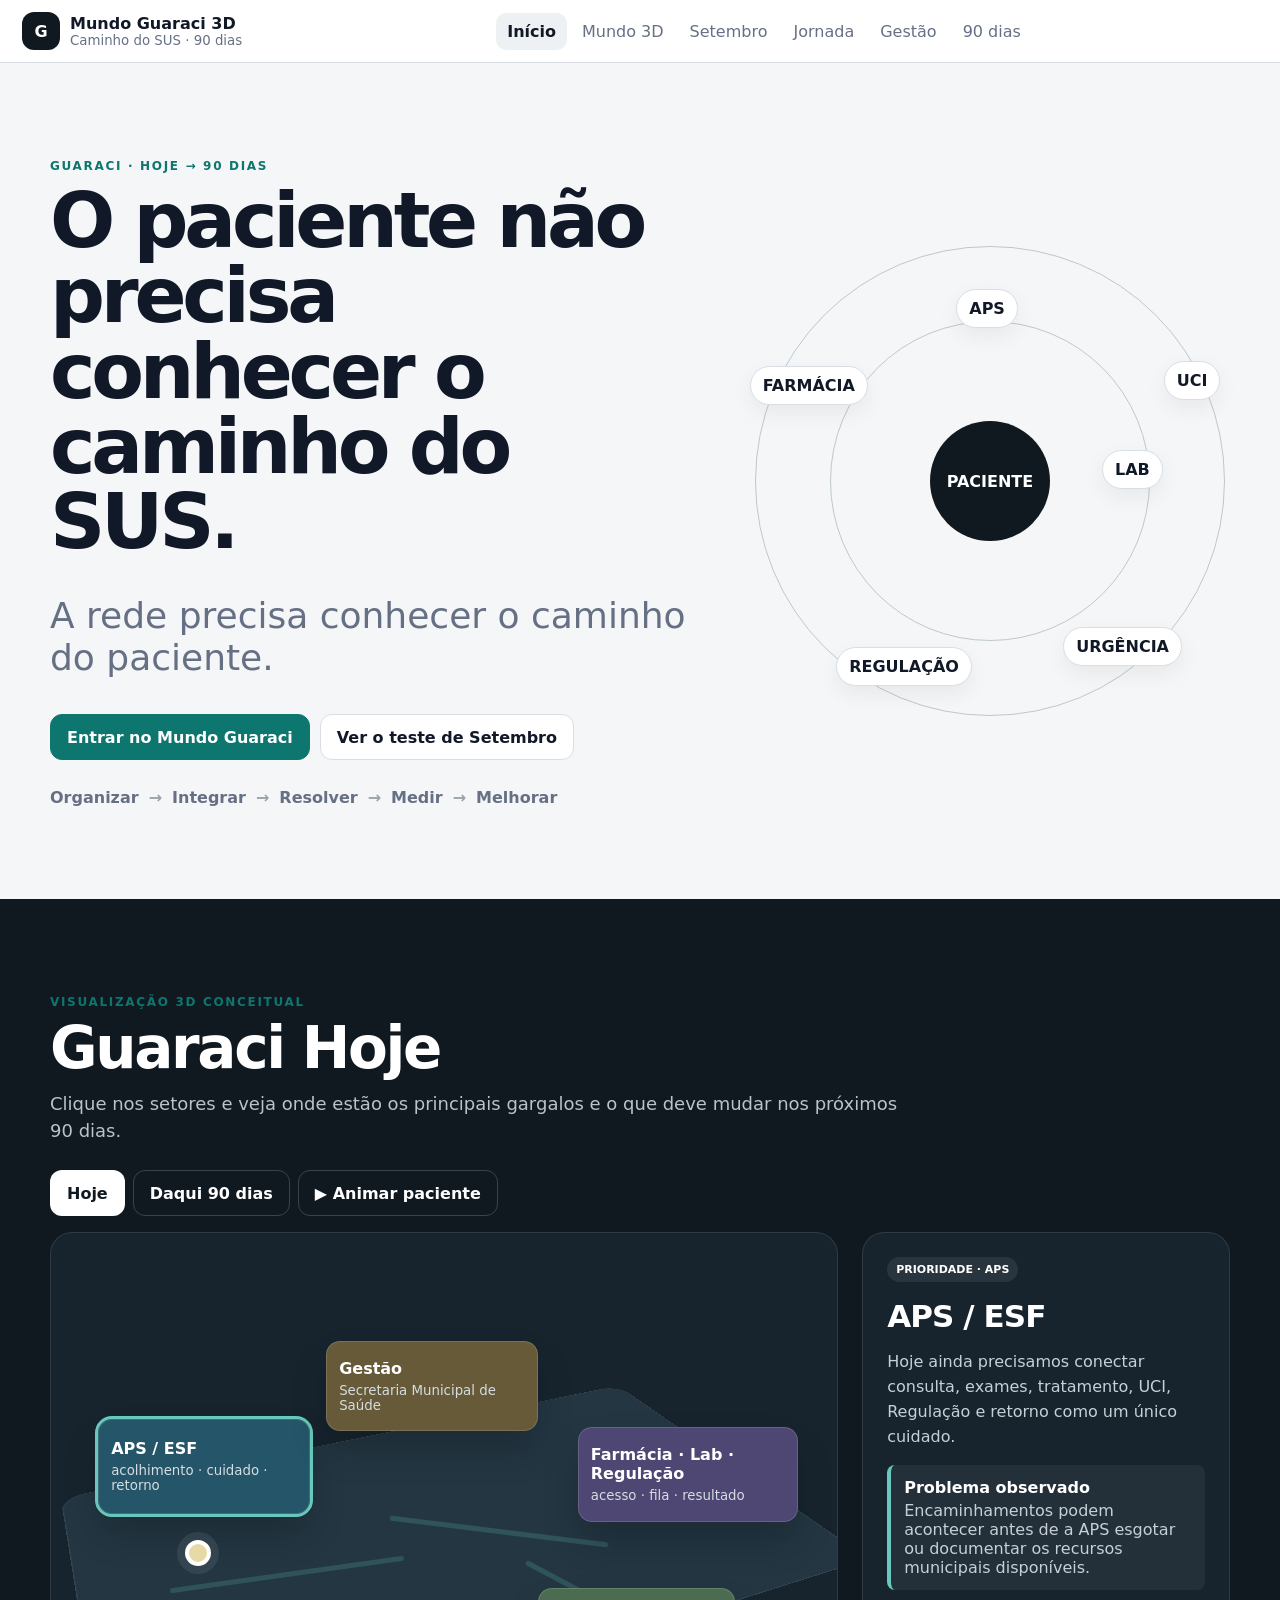
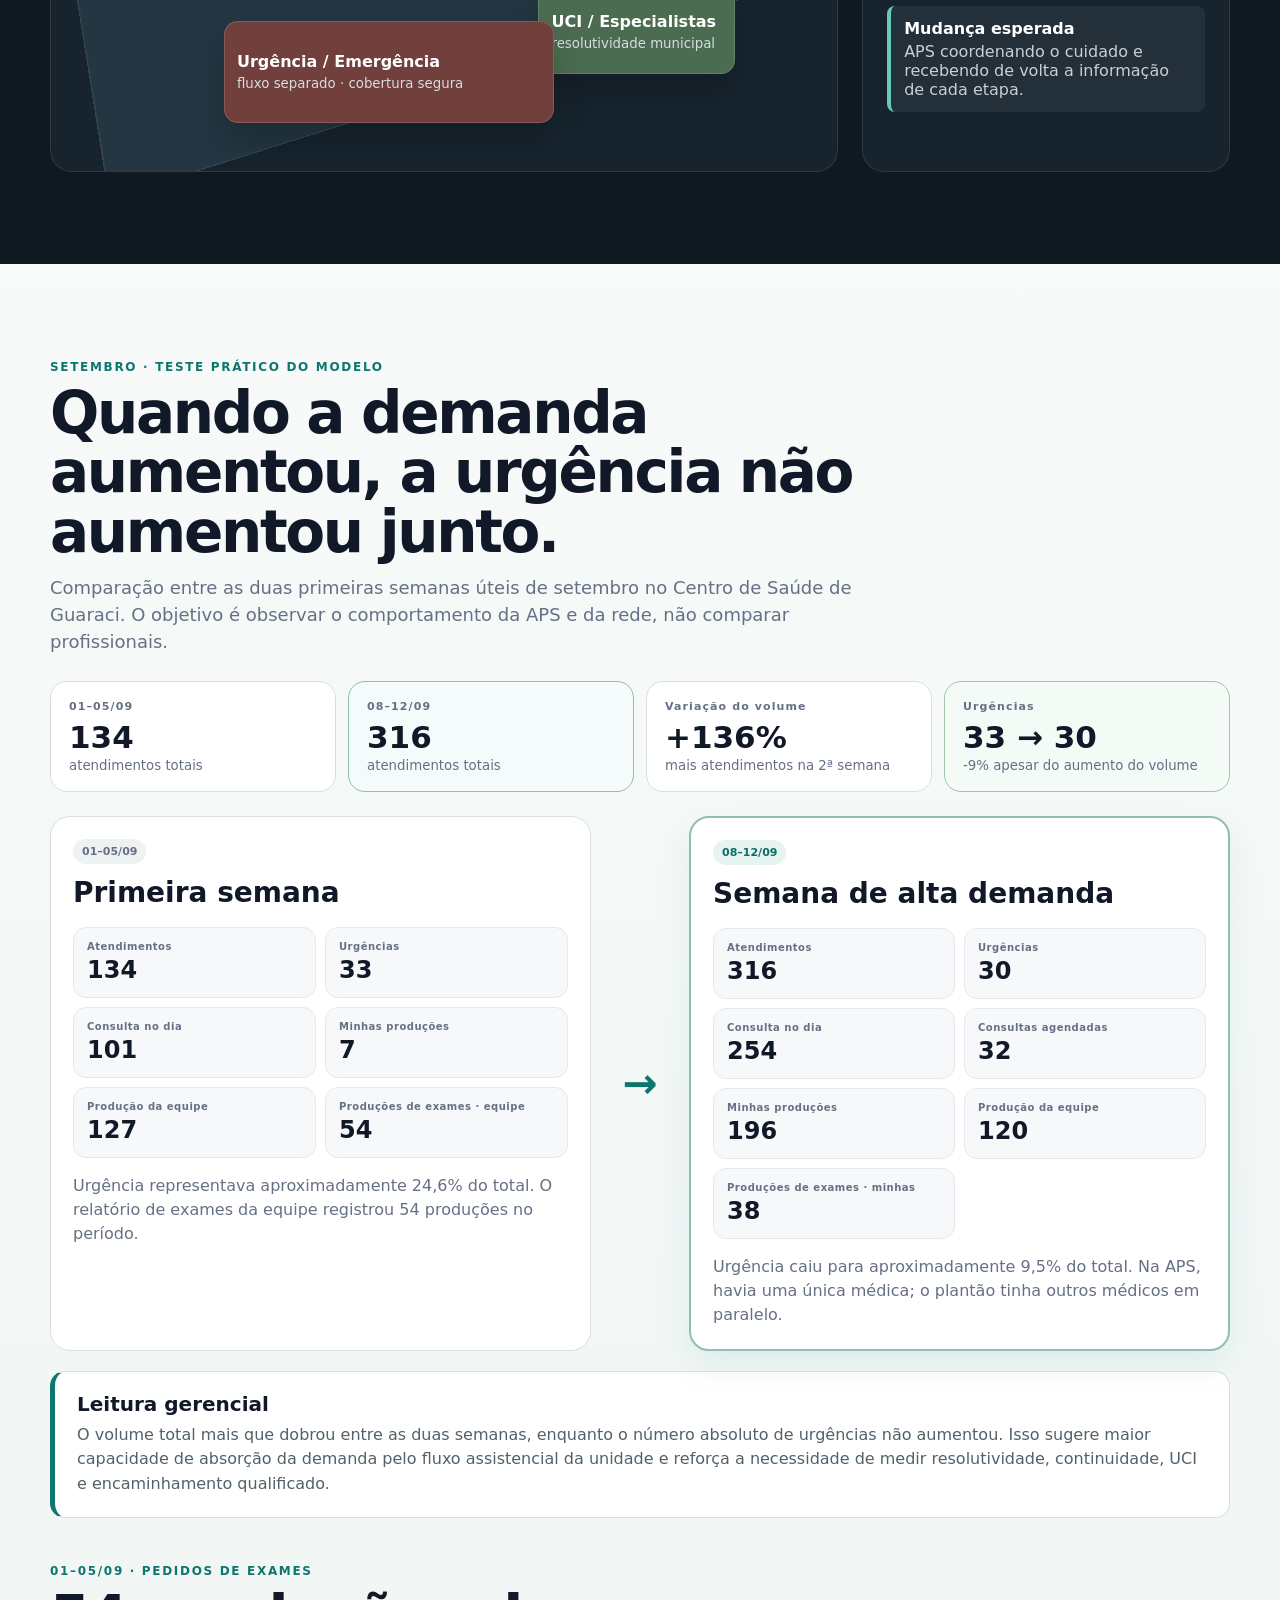
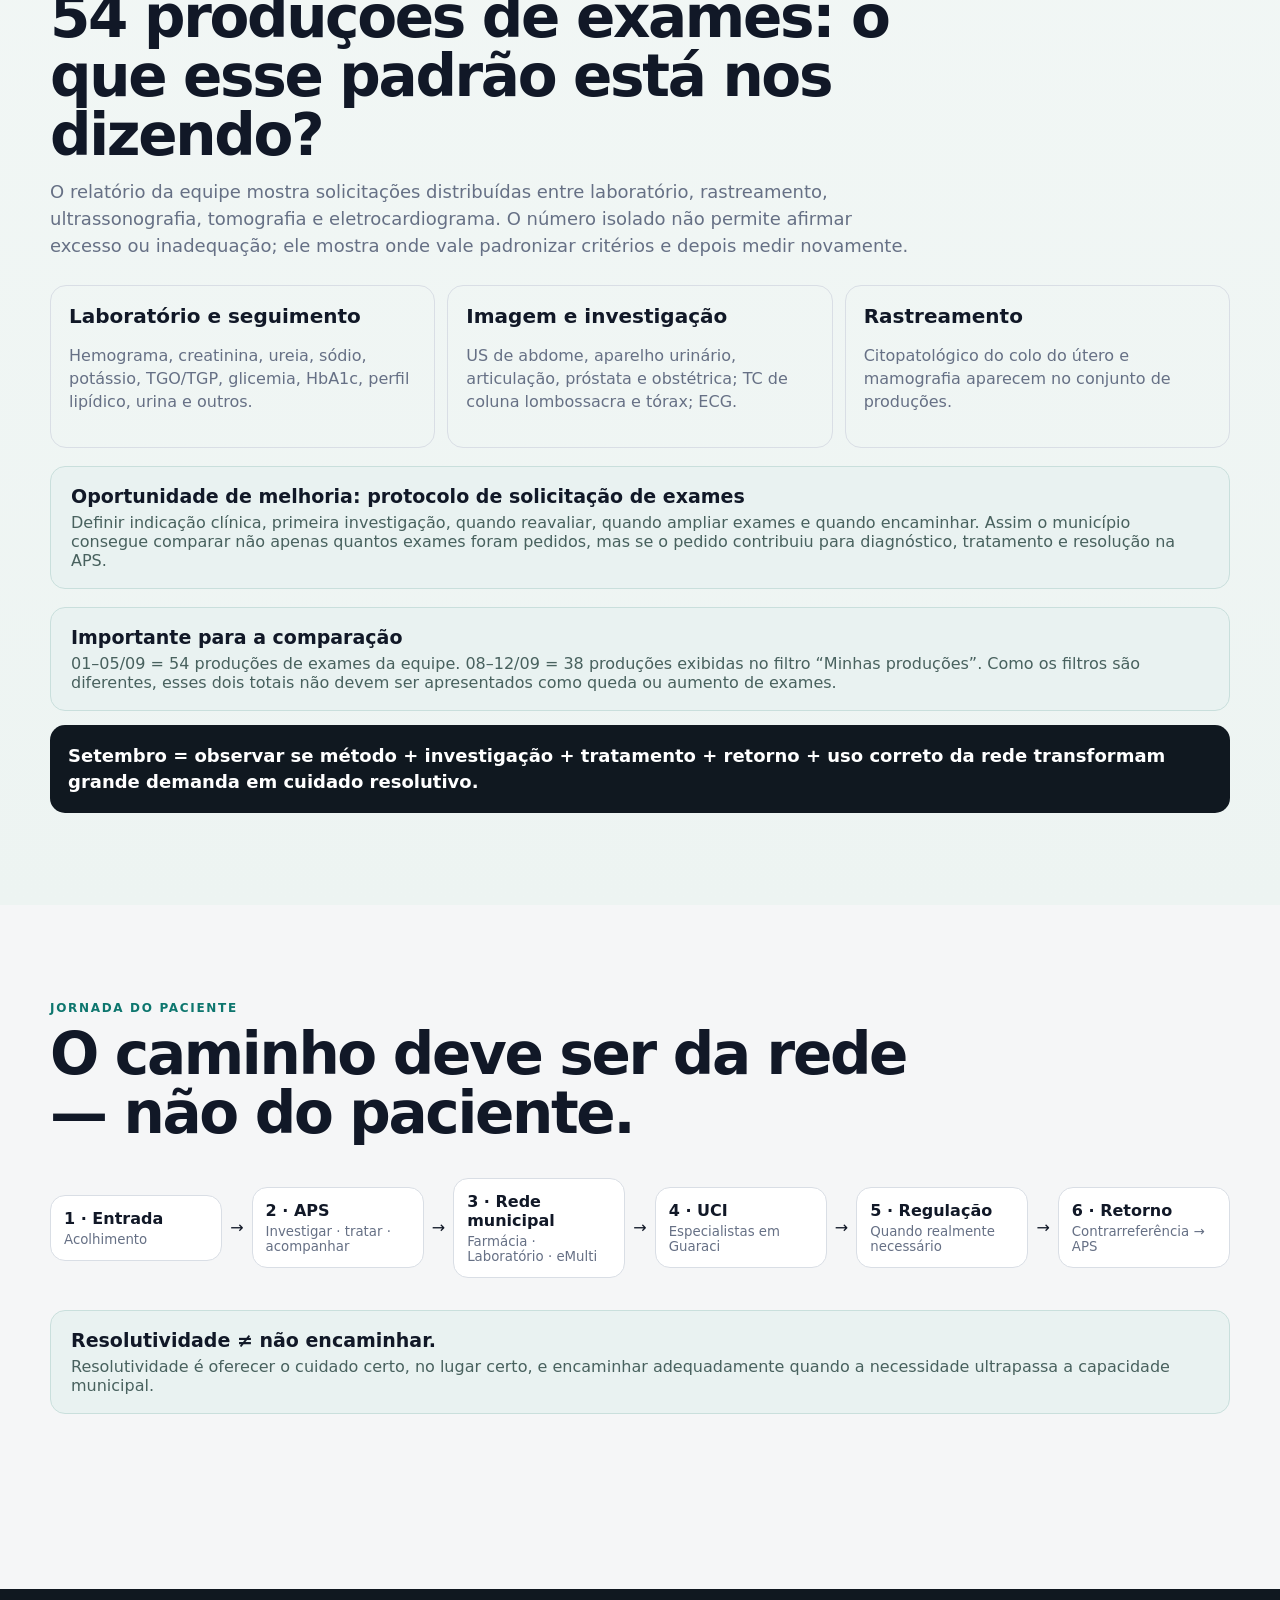
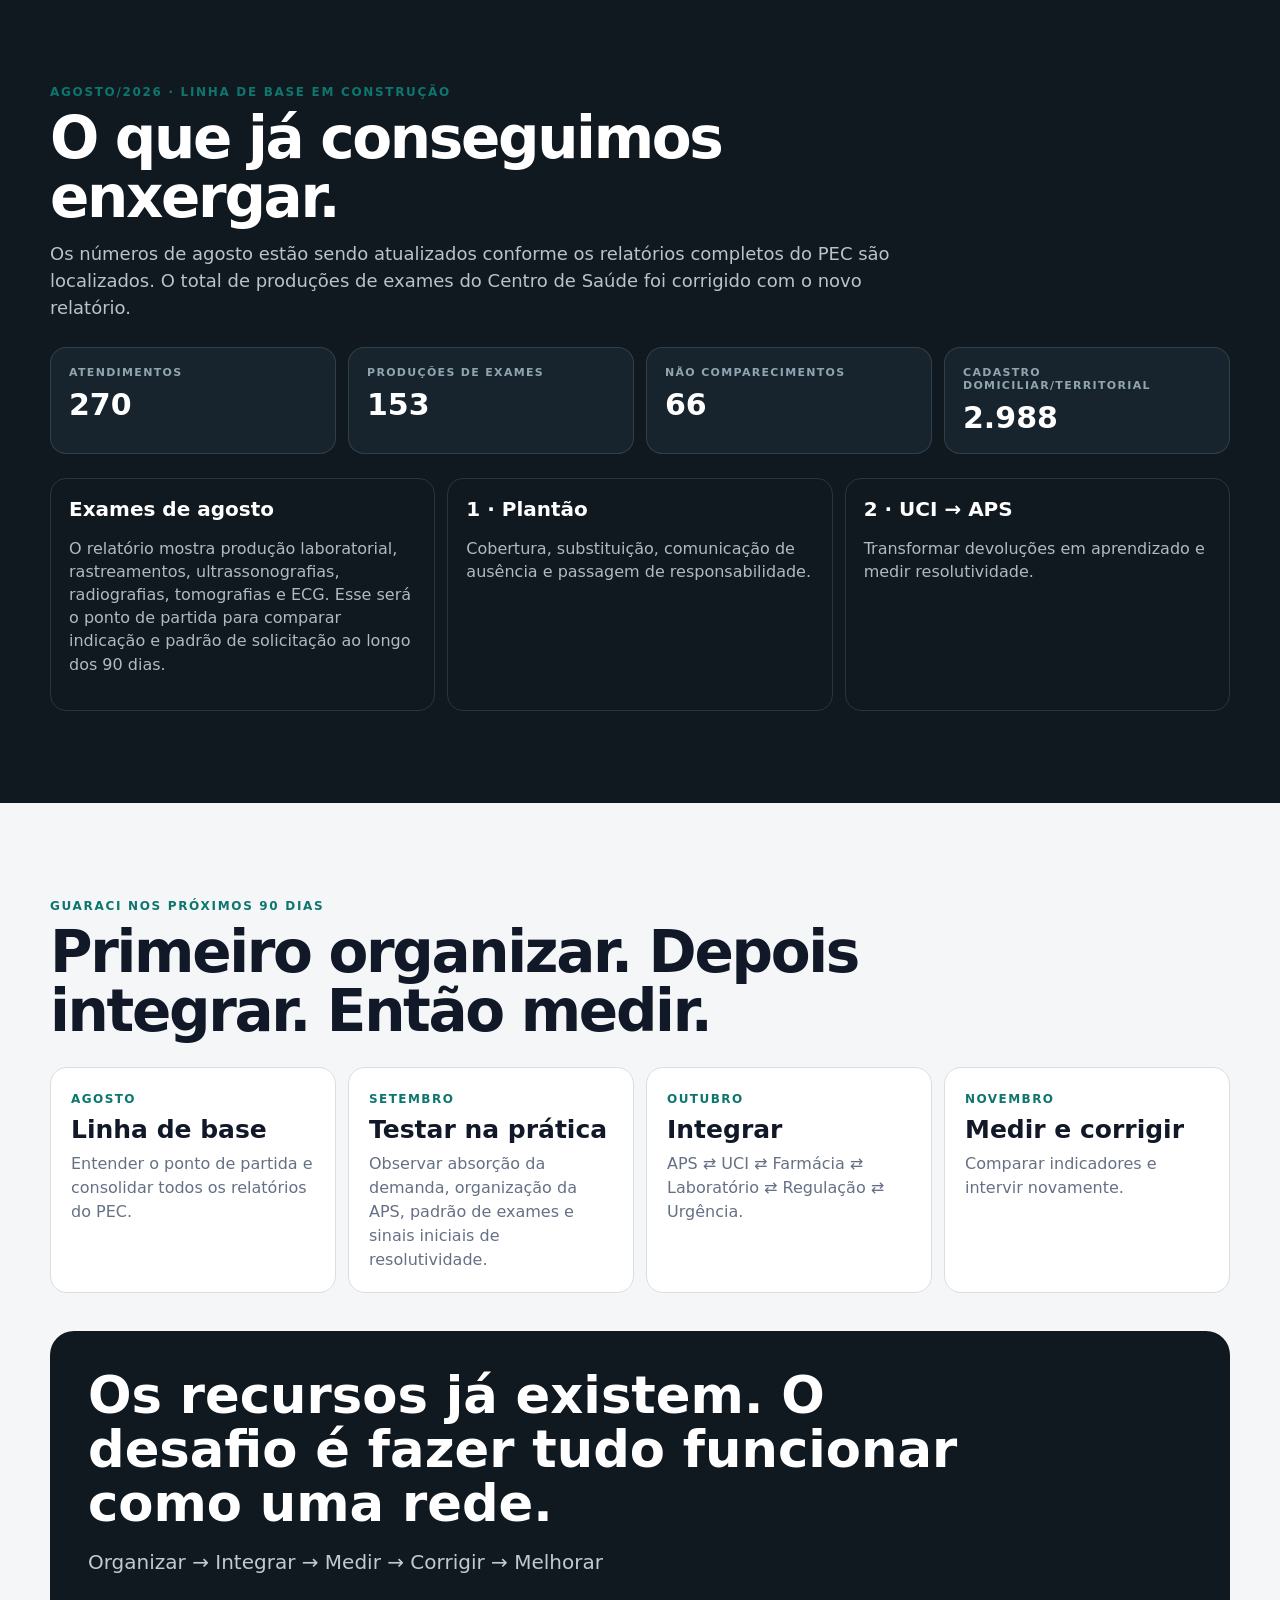
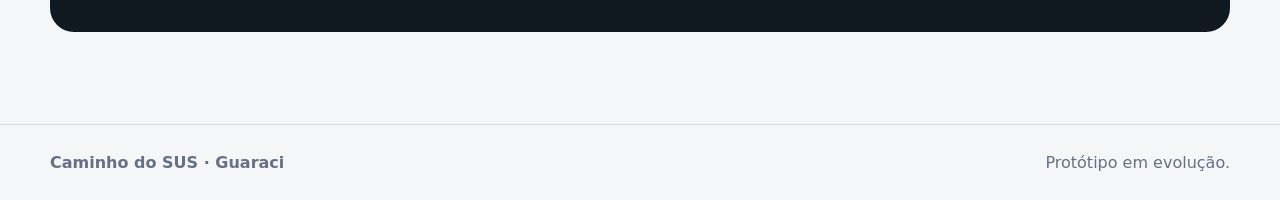
==== commit f97199bd: "Atualiza linha de base de agosto com 153 produções de exames" ====
--- a/index.html
+++ b/index.html
@@ -53,9 +53,9 @@
 
     <section id="jornada" class="scene"><div class="section-head"><span class="kicker">JORNADA DO PACIENTE</span><h2>O caminho deve ser da rede — não do paciente.</h2></div><div class="journey"><div class="step"><b>1 · Entrada</b><small>Acolhimento</small></div><span>→</span><div class="step"><b>2 · APS</b><small>Investigar · tratar · acompanhar</small></div><span>→</span><div class="step"><b>3 · Rede municipal</b><small>Farmácia · Laboratório · eMulti</small></div><span>→</span><div class="step"><b>4 · UCI</b><small>Especialistas em Guaraci</small></div><span>→</span><div class="step"><b>5 · Regulação</b><small>Quando realmente necessário</small></div><span>→</span><div class="step"><b>6 · Retorno</b><small>Contrarreferência → APS</small></div></div><div class="callout"><strong>Resolutividade ≠ não encaminhar.</strong><span>Resolutividade é oferecer o cuidado certo, no lugar certo, e encaminhar adequadamente quando a necessidade ultrapassa a capacidade municipal.</span></div></section>
 
-    <section id="gestao" class="scene dark"><div class="section-head"><span class="kicker">LINHA DE BASE · AGOSTO/2026</span><h2>O que já conseguimos enxergar.</h2></div><div class="metrics"><article><span>ATENDIMENTOS</span><strong>270</strong></article><article><span>REGISTROS EM EXAMES</span><strong>95</strong></article><article><span>NÃO COMPARECIMENTOS</span><strong>66</strong></article><article><span>CADASTRO DOMICILIAR/TERRITORIAL</span><strong>2.988</strong></article></div><div class="priorities"><article><b>1 · Plantão</b><p>Cobertura, substituição, comunicação de ausência e passagem de responsabilidade.</p></article><article><b>2 · UCI → APS</b><p>Transformar devoluções em aprendizado e medir resolutividade.</p></article><article><b>3 · Estrutura</b><p>Separar fluxos de APS, Gestão, Apoio e Urgência.</p></article></div></section>
+    <section id="gestao" class="scene dark"><div class="section-head"><span class="kicker">AGOSTO/2026 · LINHA DE BASE EM CONSTRUÇÃO</span><h2>O que já conseguimos enxergar.</h2><p>Os números de agosto estão sendo atualizados conforme os relatórios completos do PEC são localizados. O total de produções de exames do Centro de Saúde foi corrigido com o novo relatório.</p></div><div class="metrics"><article><span>ATENDIMENTOS</span><strong>270</strong></article><article><span>PRODUÇÕES DE EXAMES</span><strong>153</strong></article><article><span>NÃO COMPARECIMENTOS</span><strong>66</strong></article><article><span>CADASTRO DOMICILIAR/TERRITORIAL</span><strong>2.988</strong></article></div><div class="priorities"><article><b>Exames de agosto</b><p>O relatório mostra produção laboratorial, rastreamentos, ultrassonografias, radiografias, tomografias e ECG. Esse será o ponto de partida para comparar indicação e padrão de solicitação ao longo dos 90 dias.</p></article><article><b>1 · Plantão</b><p>Cobertura, substituição, comunicação de ausência e passagem de responsabilidade.</p></article><article><b>2 · UCI → APS</b><p>Transformar devoluções em aprendizado e medir resolutividade.</p></article></div></section>
 
-    <section id="noventa" class="scene"><div class="section-head"><span class="kicker">GUARACI NOS PRÓXIMOS 90 DIAS</span><h2>Primeiro organizar. Depois integrar. Então medir.</h2></div><div class="timeline"><article><span>AGOSTO</span><h3>Linha de base</h3><p>Entender o ponto de partida.</p></article><article><span>SETEMBRO</span><h3>Testar na prática</h3><p>Observar absorção da demanda, organização da APS, padrão de exames e sinais iniciais de resolutividade.</p></article><article><span>OUTUBRO</span><h3>Integrar</h3><p>APS ⇄ UCI ⇄ Farmácia ⇄ Laboratório ⇄ Regulação ⇄ Urgência.</p></article><article><span>NOVEMBRO</span><h3>Medir e corrigir</h3><p>Comparar indicadores e intervir novamente.</p></article></div><div class="final-card"><h2>Os recursos já existem. O desafio é fazer tudo funcionar como uma rede.</h2><p>Organizar → Integrar → Medir → Corrigir → Melhorar</p></div></section>
+    <section id="noventa" class="scene"><div class="section-head"><span class="kicker">GUARACI NOS PRÓXIMOS 90 DIAS</span><h2>Primeiro organizar. Depois integrar. Então medir.</h2></div><div class="timeline"><article><span>AGOSTO</span><h3>Linha de base</h3><p>Entender o ponto de partida e consolidar todos os relatórios do PEC.</p></article><article><span>SETEMBRO</span><h3>Testar na prática</h3><p>Observar absorção da demanda, organização da APS, padrão de exames e sinais iniciais de resolutividade.</p></article><article><span>OUTUBRO</span><h3>Integrar</h3><p>APS ⇄ UCI ⇄ Farmácia ⇄ Laboratório ⇄ Regulação ⇄ Urgência.</p></article><article><span>NOVEMBRO</span><h3>Medir e corrigir</h3><p>Comparar indicadores e intervir novamente.</p></article></div><div class="final-card"><h2>Os recursos já existem. O desafio é fazer tudo funcionar como uma rede.</h2><p>Organizar → Integrar → Medir → Corrigir → Melhorar</p></div></section>
   </main>
   <footer><strong>Caminho do SUS · Guaraci</strong><span>Protótipo em evolução.</span></footer>
   <script src="script.js"></script>
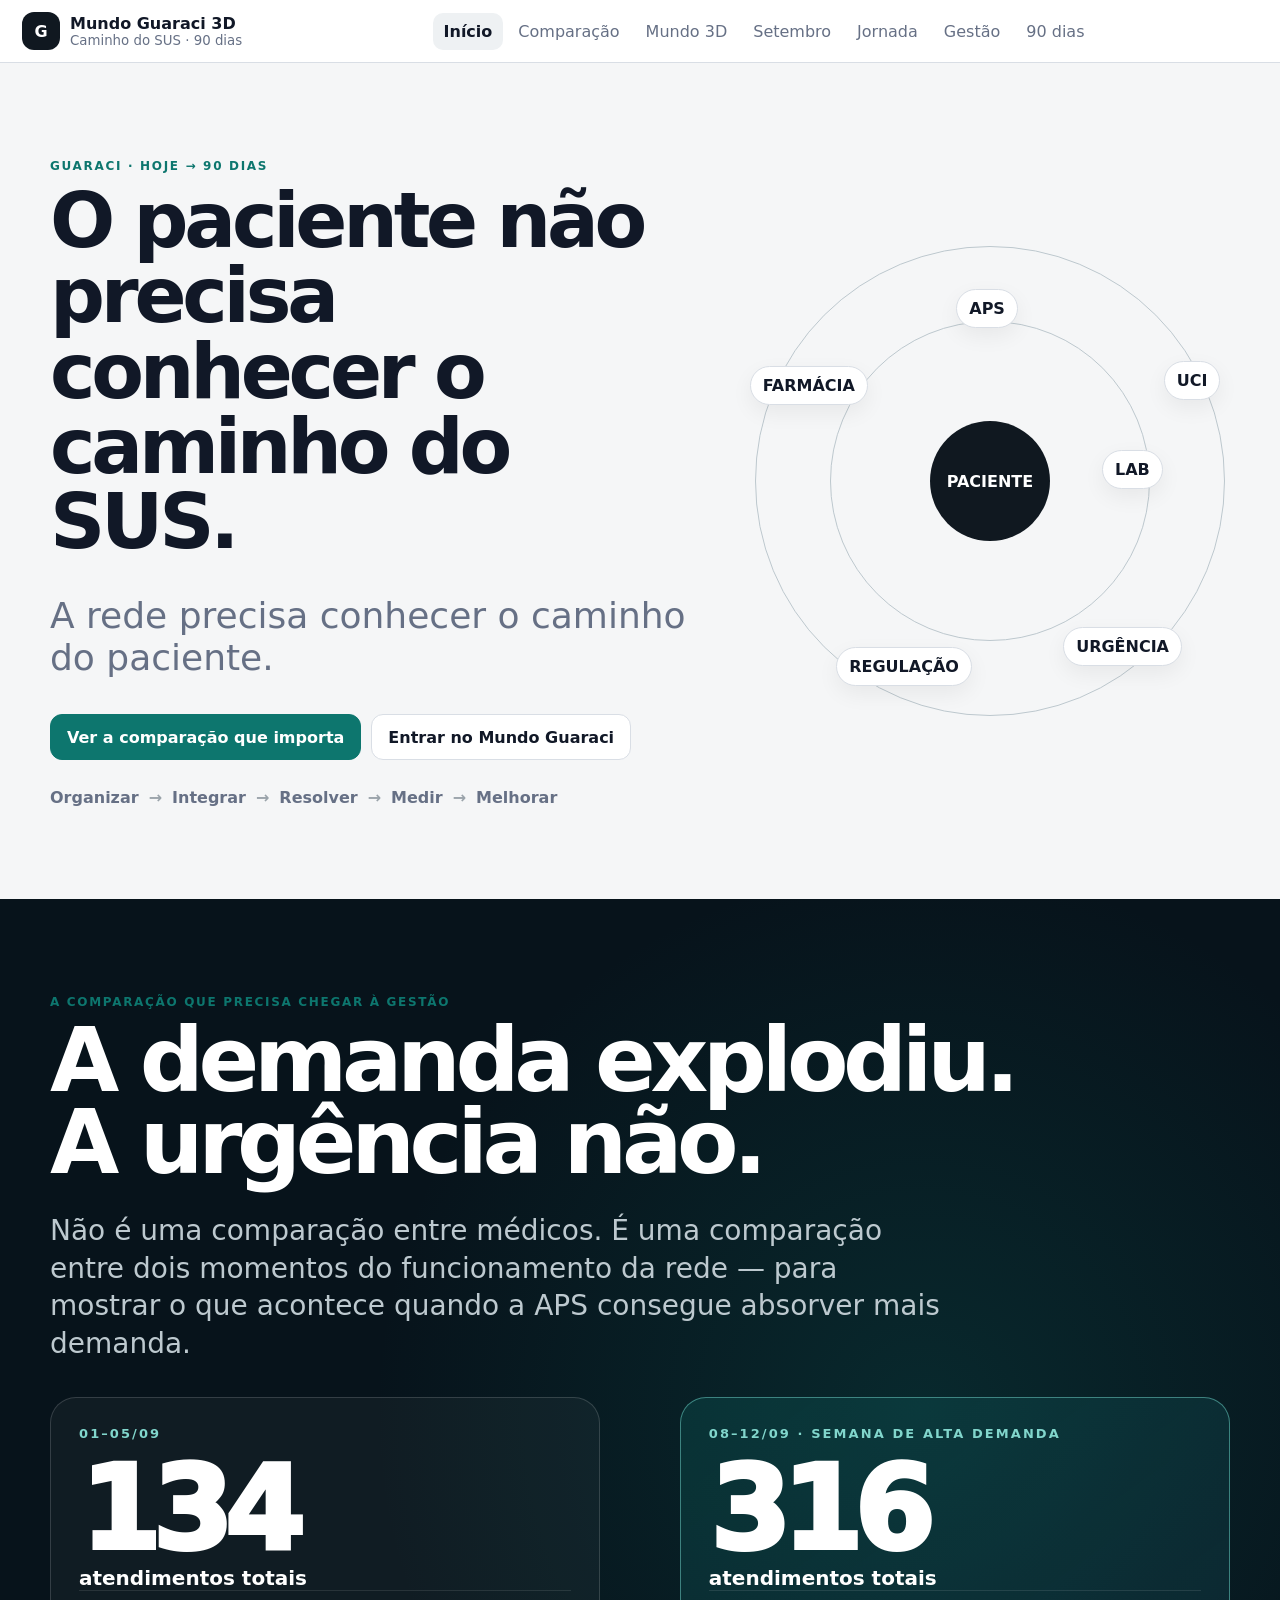
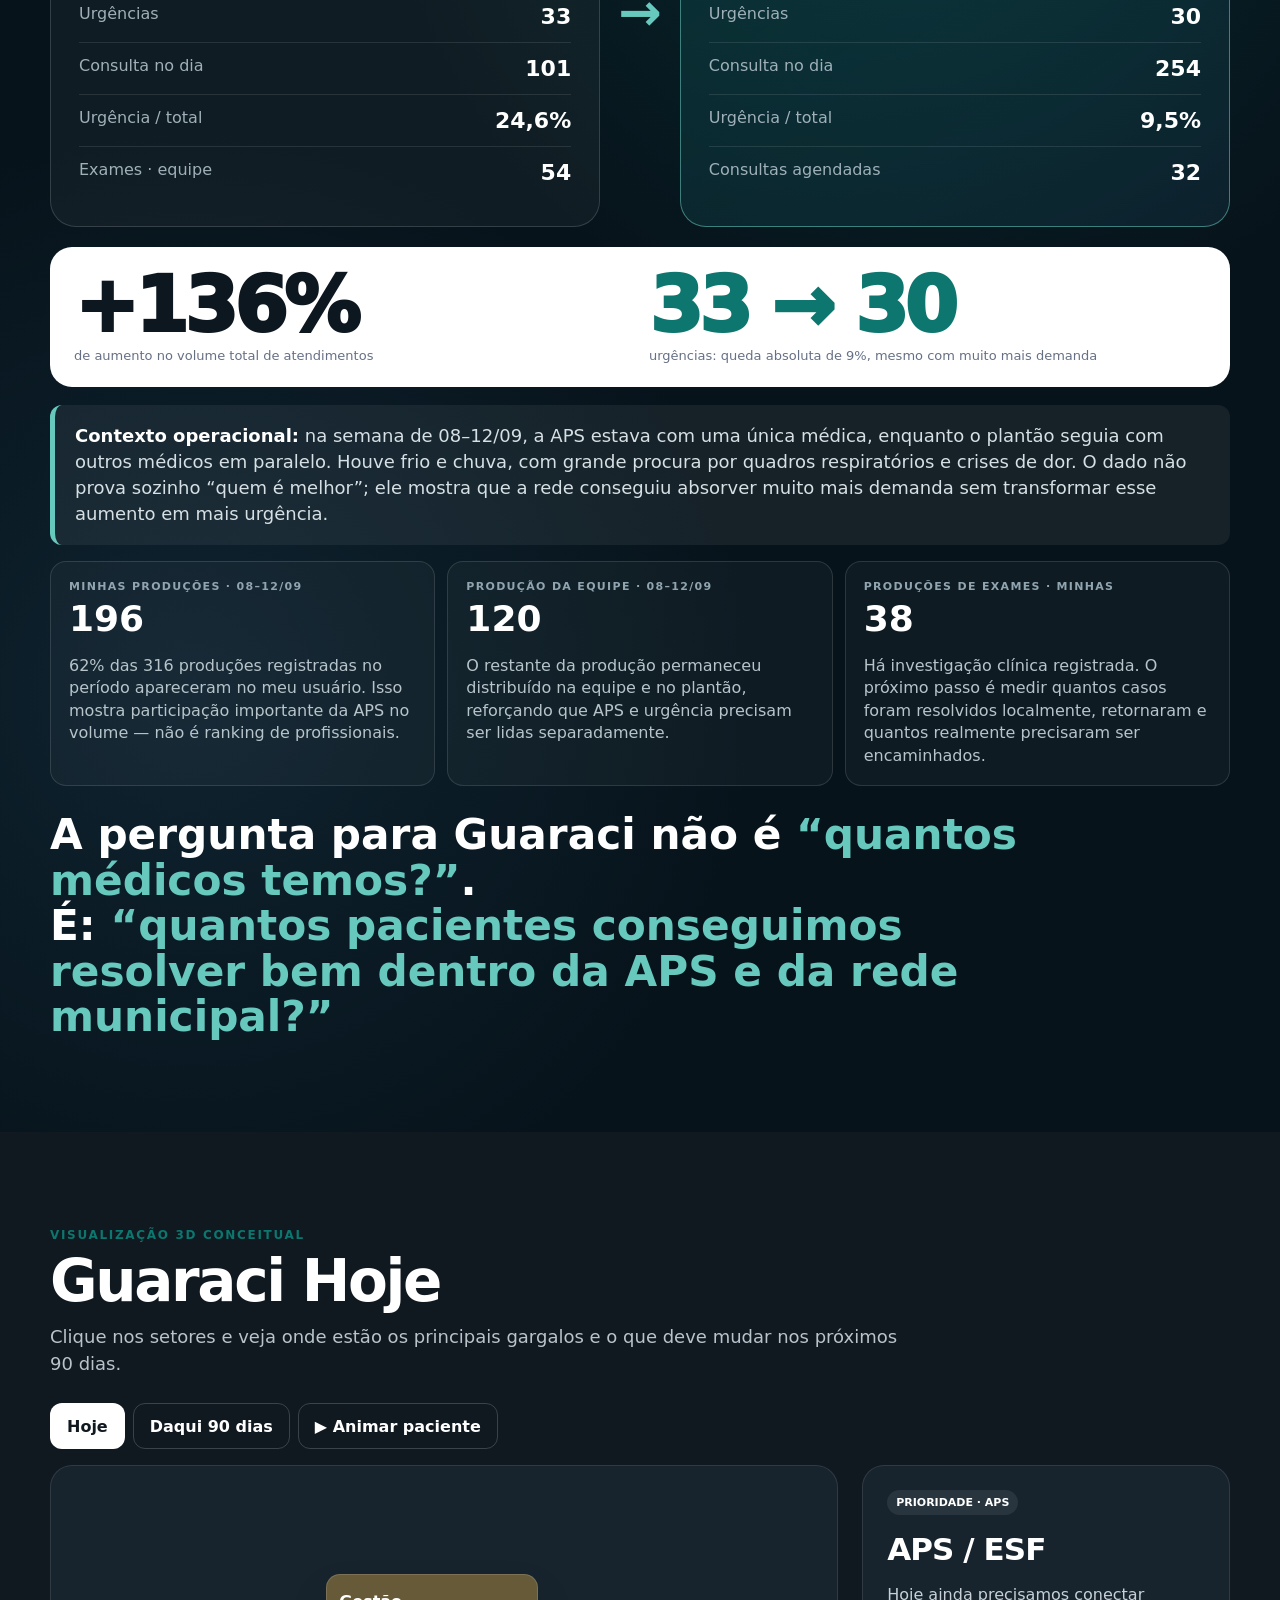
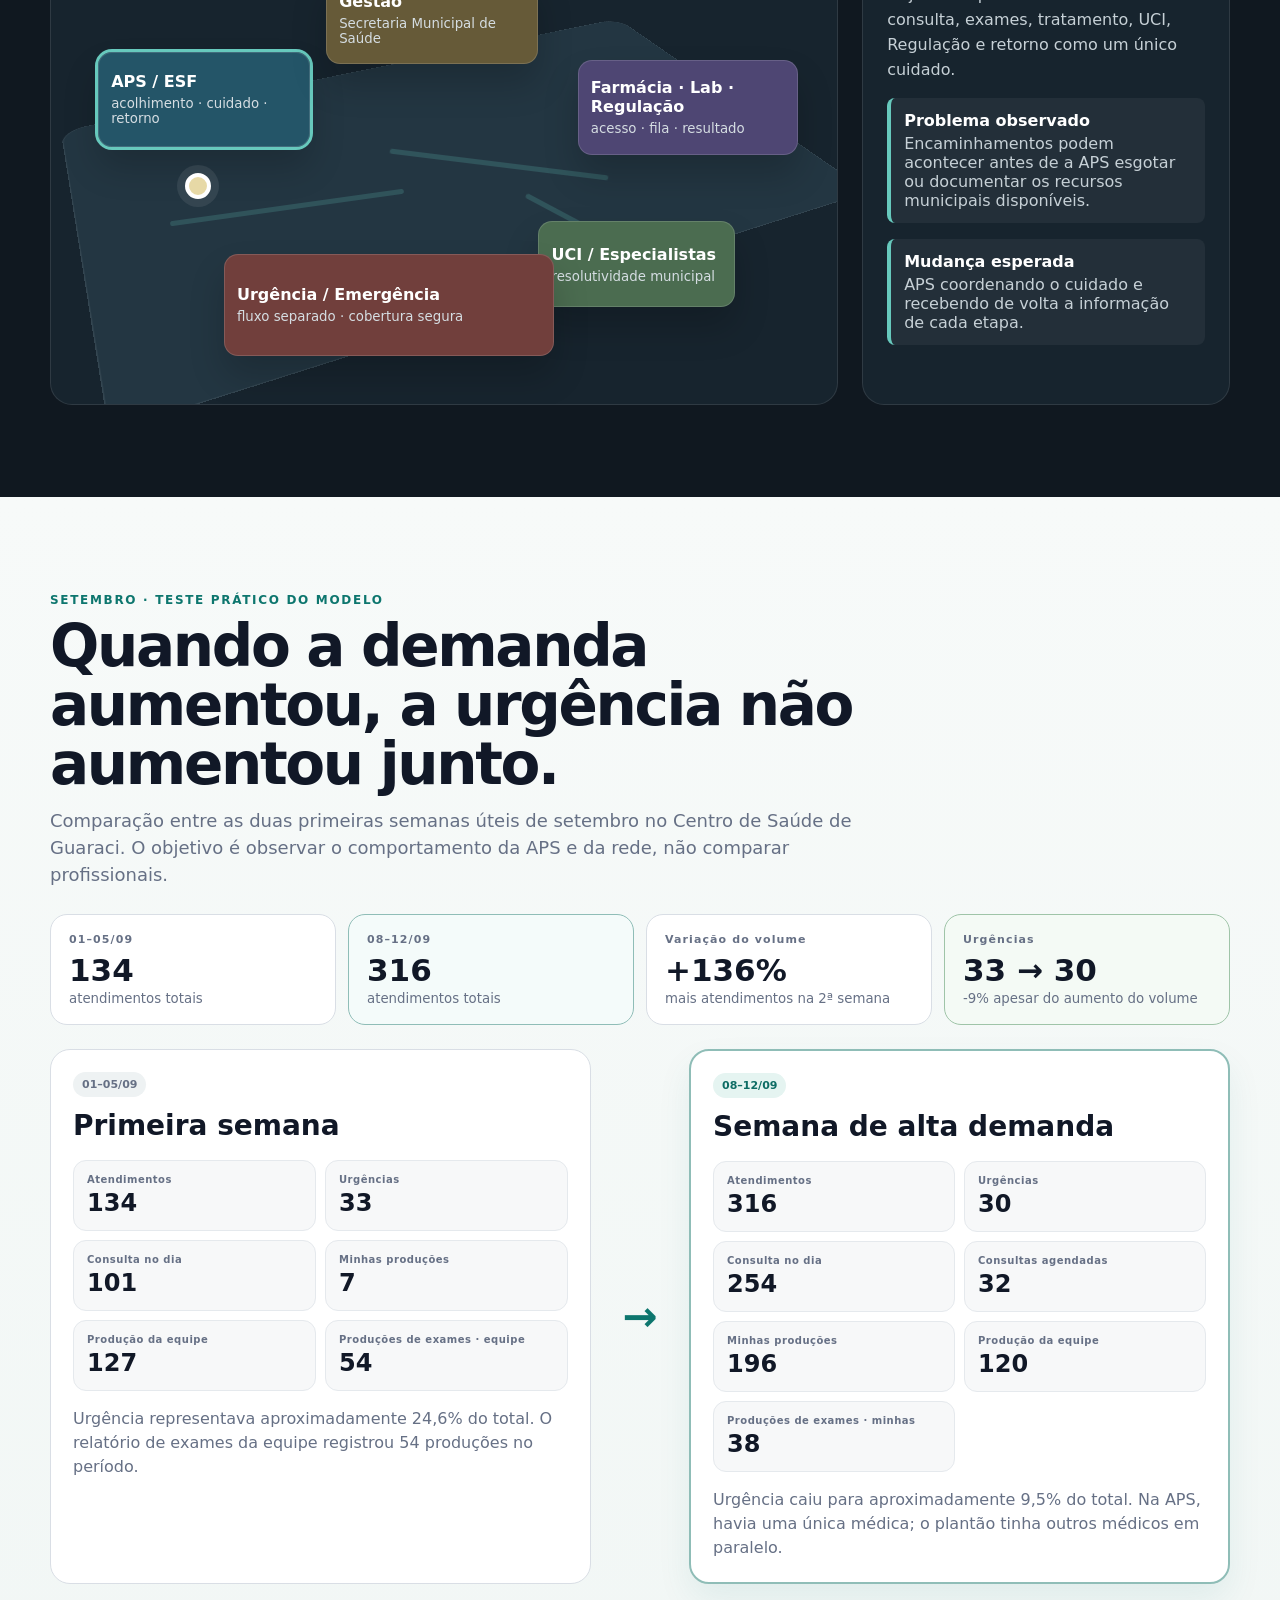
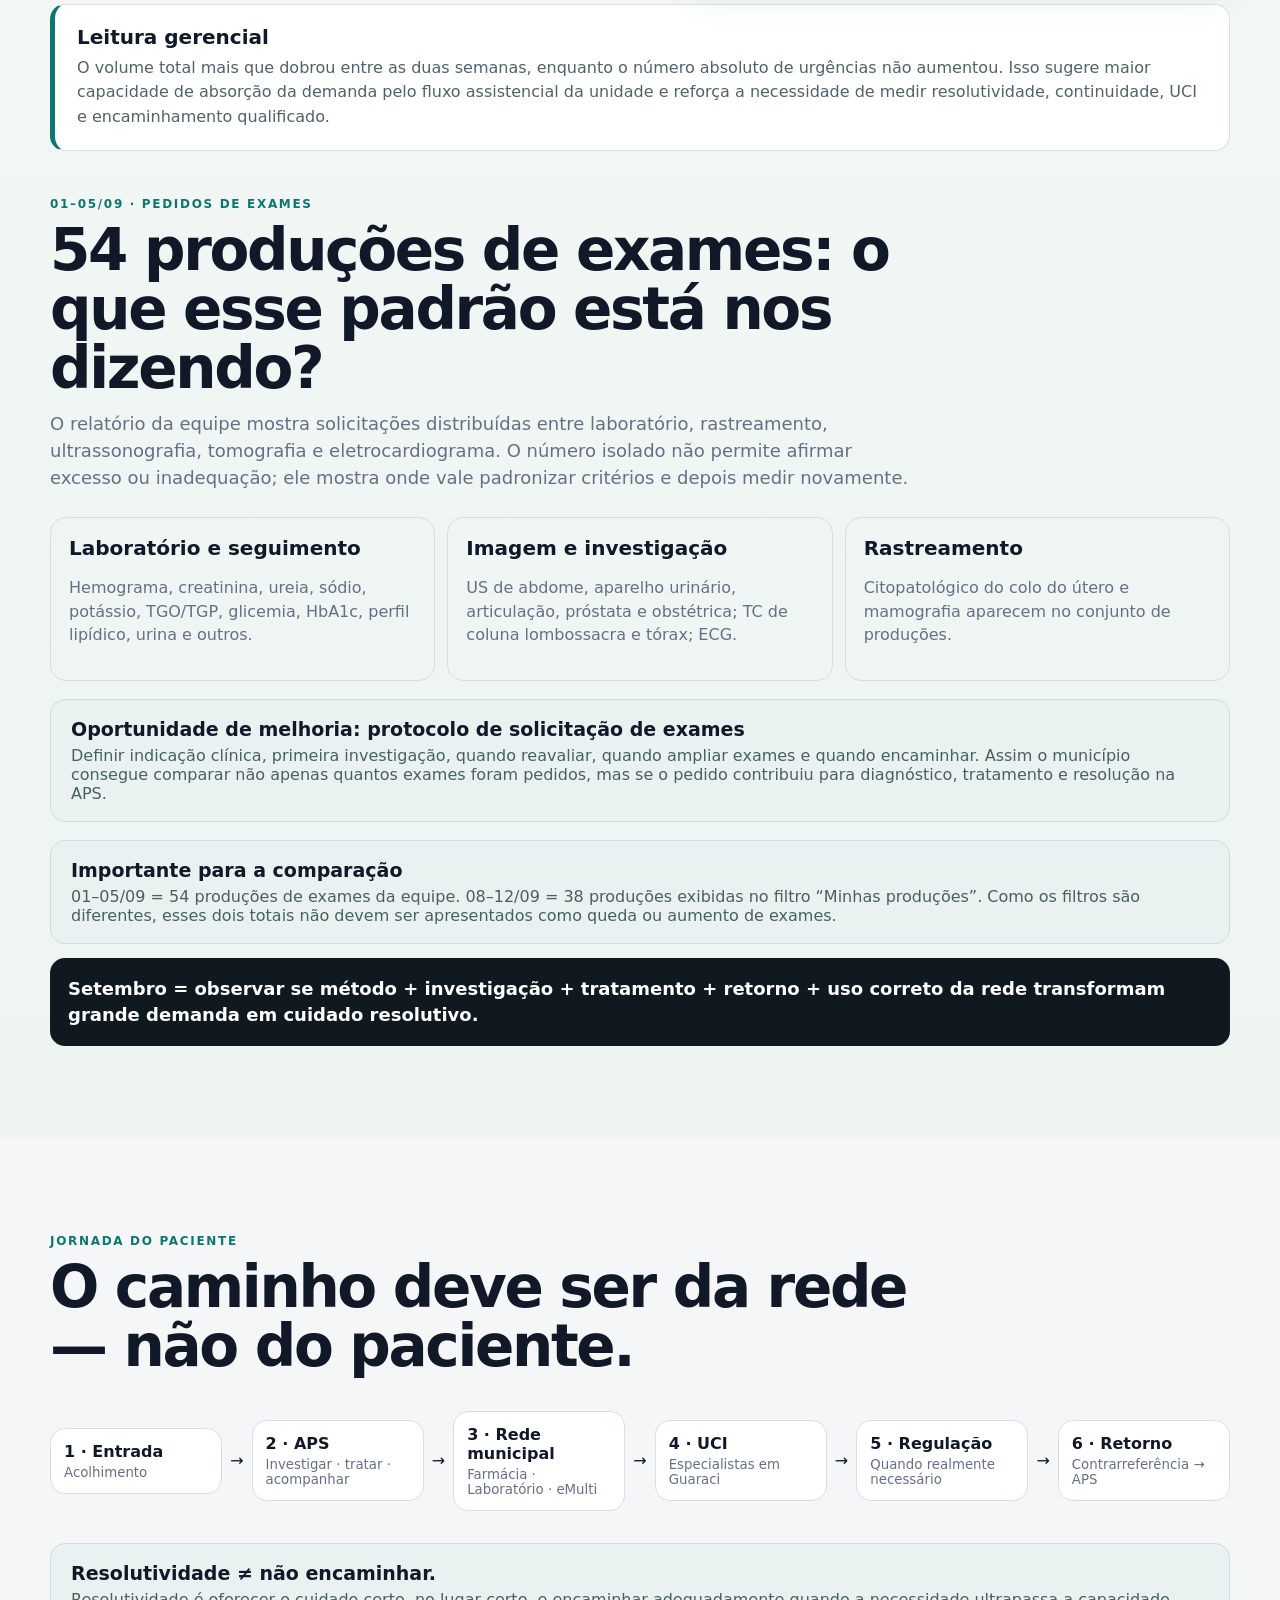
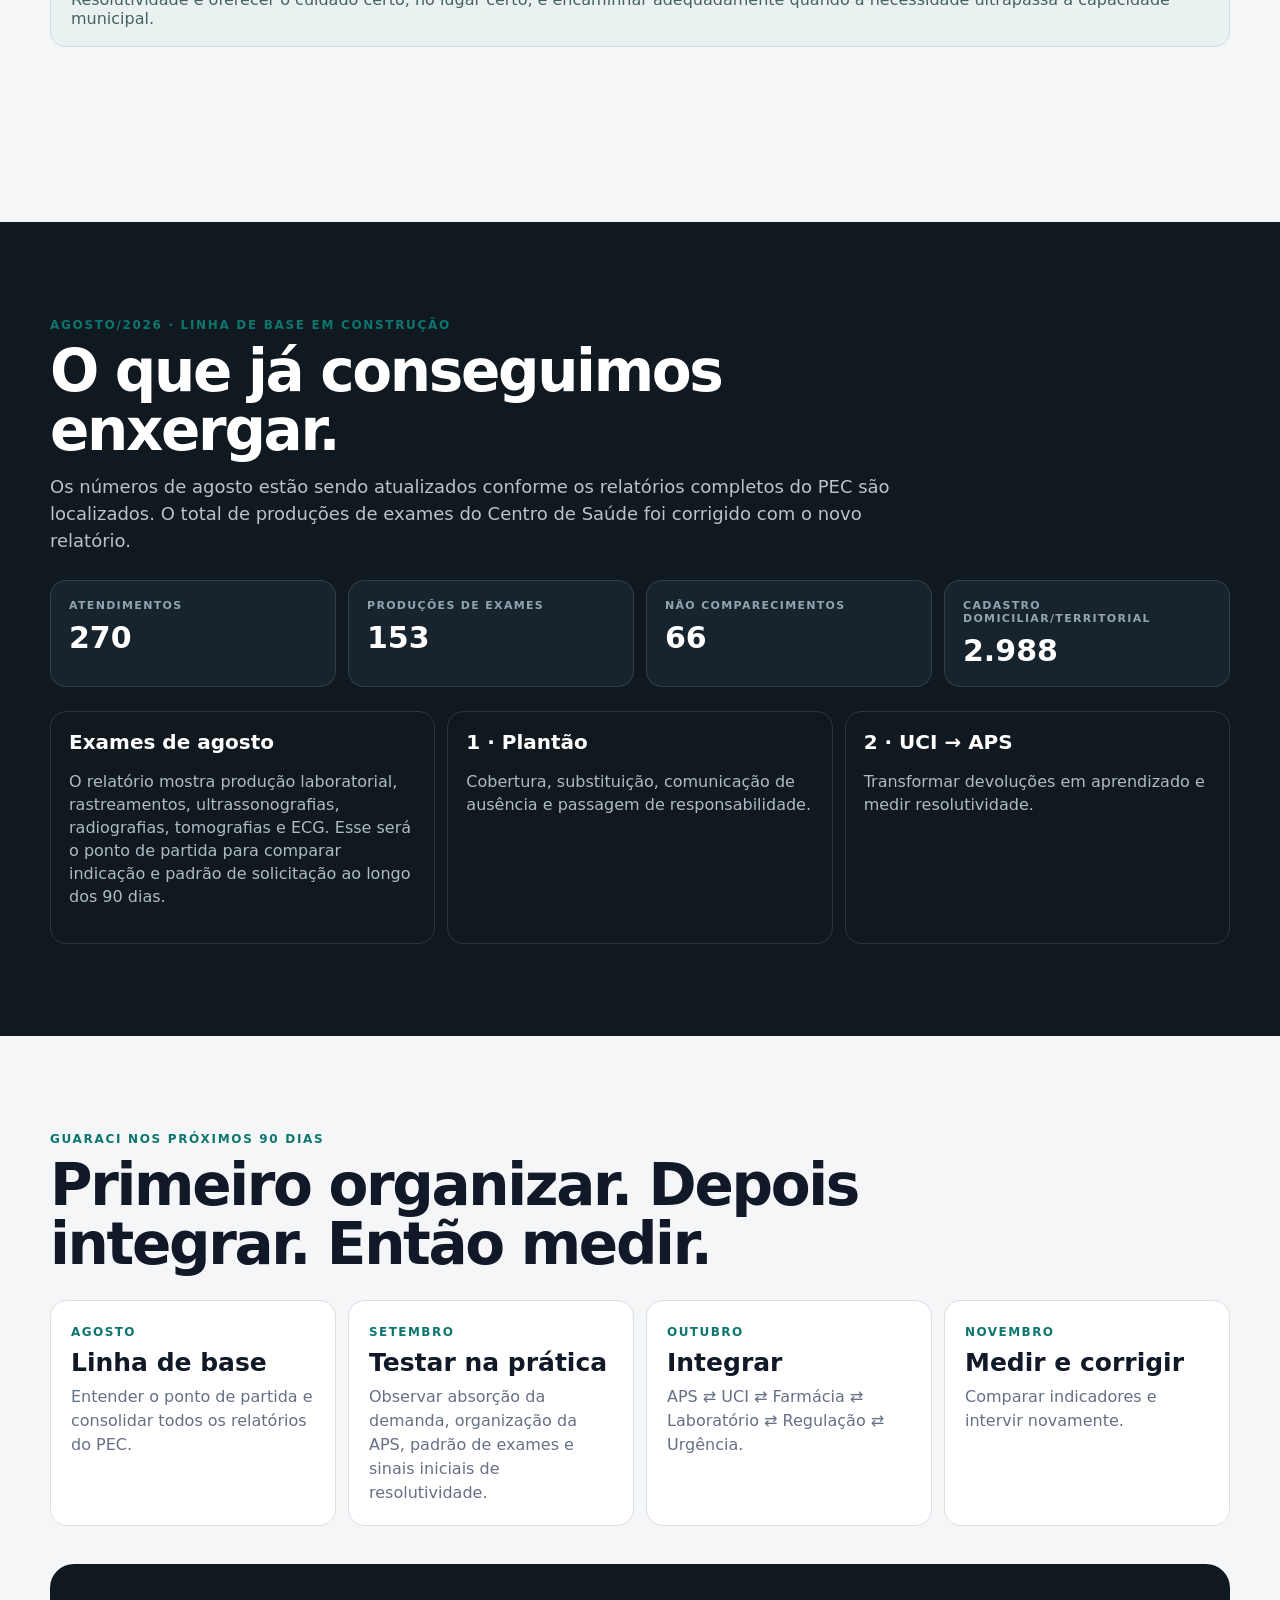
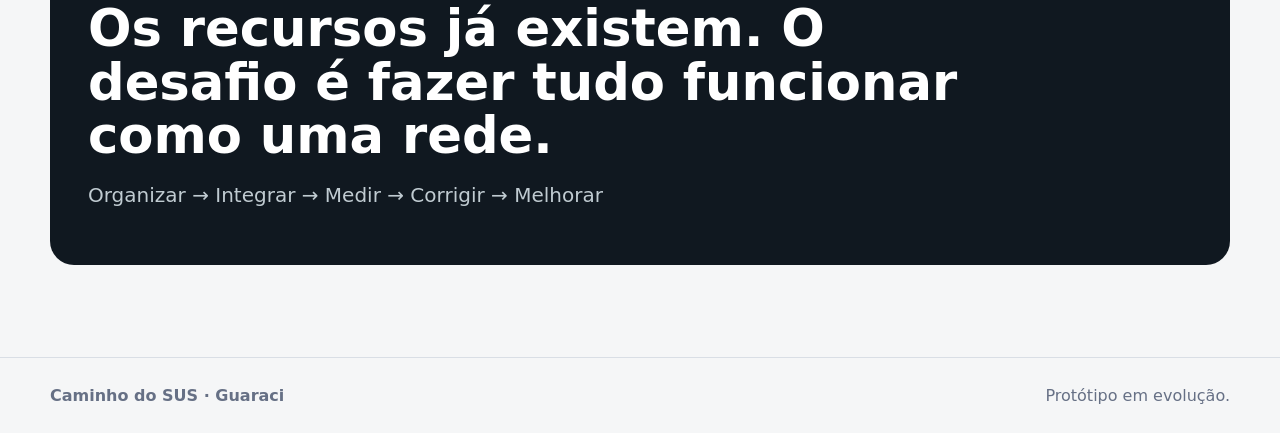
==== commit f7847754: "Destaca comparacao visual de resolutividade para gestao" ====
--- a/index.html
+++ b/index.html
@@ -7,17 +7,67 @@
   <title>Mundo Guaraci 3D — Caminho do SUS</title>
   <meta name="description" content="Visualização interativa do projeto Caminho do SUS em Guaraci — linha de base e próximos 90 dias." />
   <link rel="stylesheet" href="styles.css" />
+  <style>
+    .impact-scene{background:#07131b;color:#fff;position:relative;overflow:hidden}.impact-scene:before{content:"";position:absolute;inset:0;background:radial-gradient(circle at 72% 28%,rgba(13,118,110,.22),transparent 34%),radial-gradient(circle at 15% 76%,rgba(49,107,140,.18),transparent 32%);pointer-events:none}.impact-wrap{position:relative;z-index:1}.impact-title{font-size:clamp(44px,7vw,96px);line-height:.92;letter-spacing:-.06em;margin:0 0 18px;max-width:1100px}.impact-sub{font-size:clamp(18px,2.2vw,28px);max-width:900px;color:#bdc9cf;line-height:1.35}.impact-main{display:grid;grid-template-columns:1fr auto 1fr;gap:18px;align-items:stretch;margin-top:34px}.impact-card{border:1px solid rgba(255,255,255,.15);border-radius:26px;padding:28px;background:rgba(255,255,255,.04);min-height:310px}.impact-card.focus{background:linear-gradient(145deg,rgba(13,118,110,.23),rgba(49,107,140,.15));border-color:rgba(103,201,189,.55)}.impact-date{font-size:13px;letter-spacing:.16em;font-weight:900;color:#81d6cc}.impact-number{font-size:clamp(66px,9vw,132px);line-height:.82;letter-spacing:-.07em;font-weight:950;margin:22px 0 8px}.impact-label{font-size:20px;font-weight:850}.impact-row{display:flex;justify-content:space-between;gap:12px;border-top:1px solid rgba(255,255,255,.1);padding:13px 0}.impact-row span{color:#9fb0b9}.impact-row strong{font-size:22px}.impact-arrow{align-self:center;font-size:52px;color:#67c9bd;font-weight:900}.impact-banner{margin-top:20px;border-radius:22px;background:#fff;color:#0d1720;padding:24px;display:grid;grid-template-columns:1fr 1fr;gap:18px}.impact-banner .big{font-size:clamp(44px,6vw,78px);line-height:.9;font-weight:950;letter-spacing:-.05em}.impact-banner .good{color:#0d766e}.impact-banner small{display:block;color:#667085;margin-top:8px;font-size:13px}.impact-context{margin-top:18px;padding:18px 20px;border-left:5px solid #67c9bd;background:rgba(255,255,255,.06);border-radius:12px;font-size:18px;line-height:1.45;color:#d6e0e4}.impact-context strong{color:#fff}.impact-proof{display:grid;grid-template-columns:repeat(3,1fr);gap:12px;margin-top:16px}.impact-proof article{padding:18px;border:1px solid rgba(255,255,255,.12);border-radius:16px;background:rgba(255,255,255,.035)}.impact-proof span{display:block;color:#91a5b0;font-size:11px;letter-spacing:.12em;font-weight:900}.impact-proof strong{display:block;font-size:36px;margin-top:5px}.impact-proof p{color:#b7c4ca;line-height:1.4;margin-bottom:0}.impact-final{margin-top:26px;font-size:clamp(25px,3.3vw,44px);font-weight:900;line-height:1.08;max-width:1050px}.impact-final em{font-style:normal;color:#67c9bd}@media(max-width:850px){.impact-main{grid-template-columns:1fr}.impact-arrow{transform:rotate(90deg);justify-self:center}.impact-banner,.impact-proof{grid-template-columns:1fr}}
+  </style>
 </head>
 <body>
   <header class="topbar">
     <div class="brand"><span class="brand-mark">G</span><div><strong>Mundo Guaraci 3D</strong><small>Caminho do SUS · 90 dias</small></div></div>
-    <nav><button data-go="inicio" class="active">Início</button><button data-go="mundo">Mundo 3D</button><button data-go="setembro">Setembro</button><button data-go="jornada">Jornada</button><button data-go="gestao">Gestão</button><button data-go="noventa">90 dias</button></nav>
+    <nav><button data-go="inicio" class="active">Início</button><button data-go="comparacao">Comparação</button><button data-go="mundo">Mundo 3D</button><button data-go="setembro">Setembro</button><button data-go="jornada">Jornada</button><button data-go="gestao">Gestão</button><button data-go="noventa">90 dias</button></nav>
   </header>
 
   <main>
     <section id="inicio" class="scene hero">
-      <div class="hero-copy"><span class="kicker">GUARACI · HOJE → 90 DIAS</span><h1>O paciente não precisa conhecer o caminho do SUS.</h1><p class="lead">A rede precisa conhecer o caminho do paciente.</p><div class="actions"><button class="primary" data-go="mundo">Entrar no Mundo Guaraci</button><button class="ghost" data-go="setembro">Ver o teste de Setembro</button></div><div class="flowline"><span>Organizar</span><i>→</i><span>Integrar</span><i>→</i><span>Resolver</span><i>→</i><span>Medir</span><i>→</i><span>Melhorar</span></div></div>
+      <div class="hero-copy"><span class="kicker">GUARACI · HOJE → 90 DIAS</span><h1>O paciente não precisa conhecer o caminho do SUS.</h1><p class="lead">A rede precisa conhecer o caminho do paciente.</p><div class="actions"><button class="primary" data-go="comparacao">Ver a comparação que importa</button><button class="ghost" data-go="mundo">Entrar no Mundo Guaraci</button></div><div class="flowline"><span>Organizar</span><i>→</i><span>Integrar</span><i>→</i><span>Resolver</span><i>→</i><span>Medir</span><i>→</i><span>Melhorar</span></div></div>
       <div class="hero-orbit" aria-label="Rede municipal de saúde"><div class="orbit o1"></div><div class="orbit o2"></div><div class="core">PACIENTE</div><span class="sat s1">APS</span><span class="sat s2">UCI</span><span class="sat s3">URGÊNCIA</span><span class="sat s4">REGULAÇÃO</span><span class="sat s5">FARMÁCIA</span><span class="sat s6">LAB</span></div>
+    </section>
+
+    <section id="comparacao" class="scene impact-scene">
+      <div class="impact-wrap">
+        <span class="kicker">A COMPARAÇÃO QUE PRECISA CHEGAR À GESTÃO</span>
+        <h2 class="impact-title">A demanda explodiu.<br>A urgência não.</h2>
+        <p class="impact-sub">Não é uma comparação entre médicos. É uma comparação entre dois momentos do funcionamento da rede — para mostrar o que acontece quando a APS consegue absorver mais demanda.</p>
+
+        <div class="impact-main">
+          <article class="impact-card">
+            <div class="impact-date">01–05/09</div>
+            <div class="impact-number">134</div>
+            <div class="impact-label">atendimentos totais</div>
+            <div class="impact-row"><span>Urgências</span><strong>33</strong></div>
+            <div class="impact-row"><span>Consulta no dia</span><strong>101</strong></div>
+            <div class="impact-row"><span>Urgência / total</span><strong>24,6%</strong></div>
+            <div class="impact-row"><span>Exames · equipe</span><strong>54</strong></div>
+          </article>
+
+          <div class="impact-arrow">→</div>
+
+          <article class="impact-card focus">
+            <div class="impact-date">08–12/09 · SEMANA DE ALTA DEMANDA</div>
+            <div class="impact-number">316</div>
+            <div class="impact-label">atendimentos totais</div>
+            <div class="impact-row"><span>Urgências</span><strong>30</strong></div>
+            <div class="impact-row"><span>Consulta no dia</span><strong>254</strong></div>
+            <div class="impact-row"><span>Urgência / total</span><strong>9,5%</strong></div>
+            <div class="impact-row"><span>Consultas agendadas</span><strong>32</strong></div>
+          </article>
+        </div>
+
+        <div class="impact-banner">
+          <div><span class="big">+136%</span><small>de aumento no volume total de atendimentos</small></div>
+          <div><span class="big good">33 → 30</span><small>urgências: queda absoluta de 9%, mesmo com muito mais demanda</small></div>
+        </div>
+
+        <div class="impact-context"><strong>Contexto operacional:</strong> na semana de 08–12/09, a APS estava com uma única médica, enquanto o plantão seguia com outros médicos em paralelo. Houve frio e chuva, com grande procura por quadros respiratórios e crises de dor. O dado não prova sozinho “quem é melhor”; ele mostra que a rede conseguiu absorver muito mais demanda sem transformar esse aumento em mais urgência.</div>
+
+        <div class="impact-proof">
+          <article><span>MINHAS PRODUÇÕES · 08–12/09</span><strong>196</strong><p>62% das 316 produções registradas no período apareceram no meu usuário. Isso mostra participação importante da APS no volume — não é ranking de profissionais.</p></article>
+          <article><span>PRODUÇÃO DA EQUIPE · 08–12/09</span><strong>120</strong><p>O restante da produção permaneceu distribuído na equipe e no plantão, reforçando que APS e urgência precisam ser lidas separadamente.</p></article>
+          <article><span>PRODUÇÕES DE EXAMES · MINHAS</span><strong>38</strong><p>Há investigação clínica registrada. O próximo passo é medir quantos casos foram resolvidos localmente, retornaram e quantos realmente precisaram ser encaminhados.</p></article>
+        </div>
+
+        <div class="impact-final">A pergunta para Guaraci não é <em>“quantos médicos temos?”</em>.<br>É: <em>“quantos pacientes conseguimos resolver bem dentro da APS e da rede municipal?”</em></div>
+      </div>
     </section>
 
     <section id="mundo" class="scene dark">
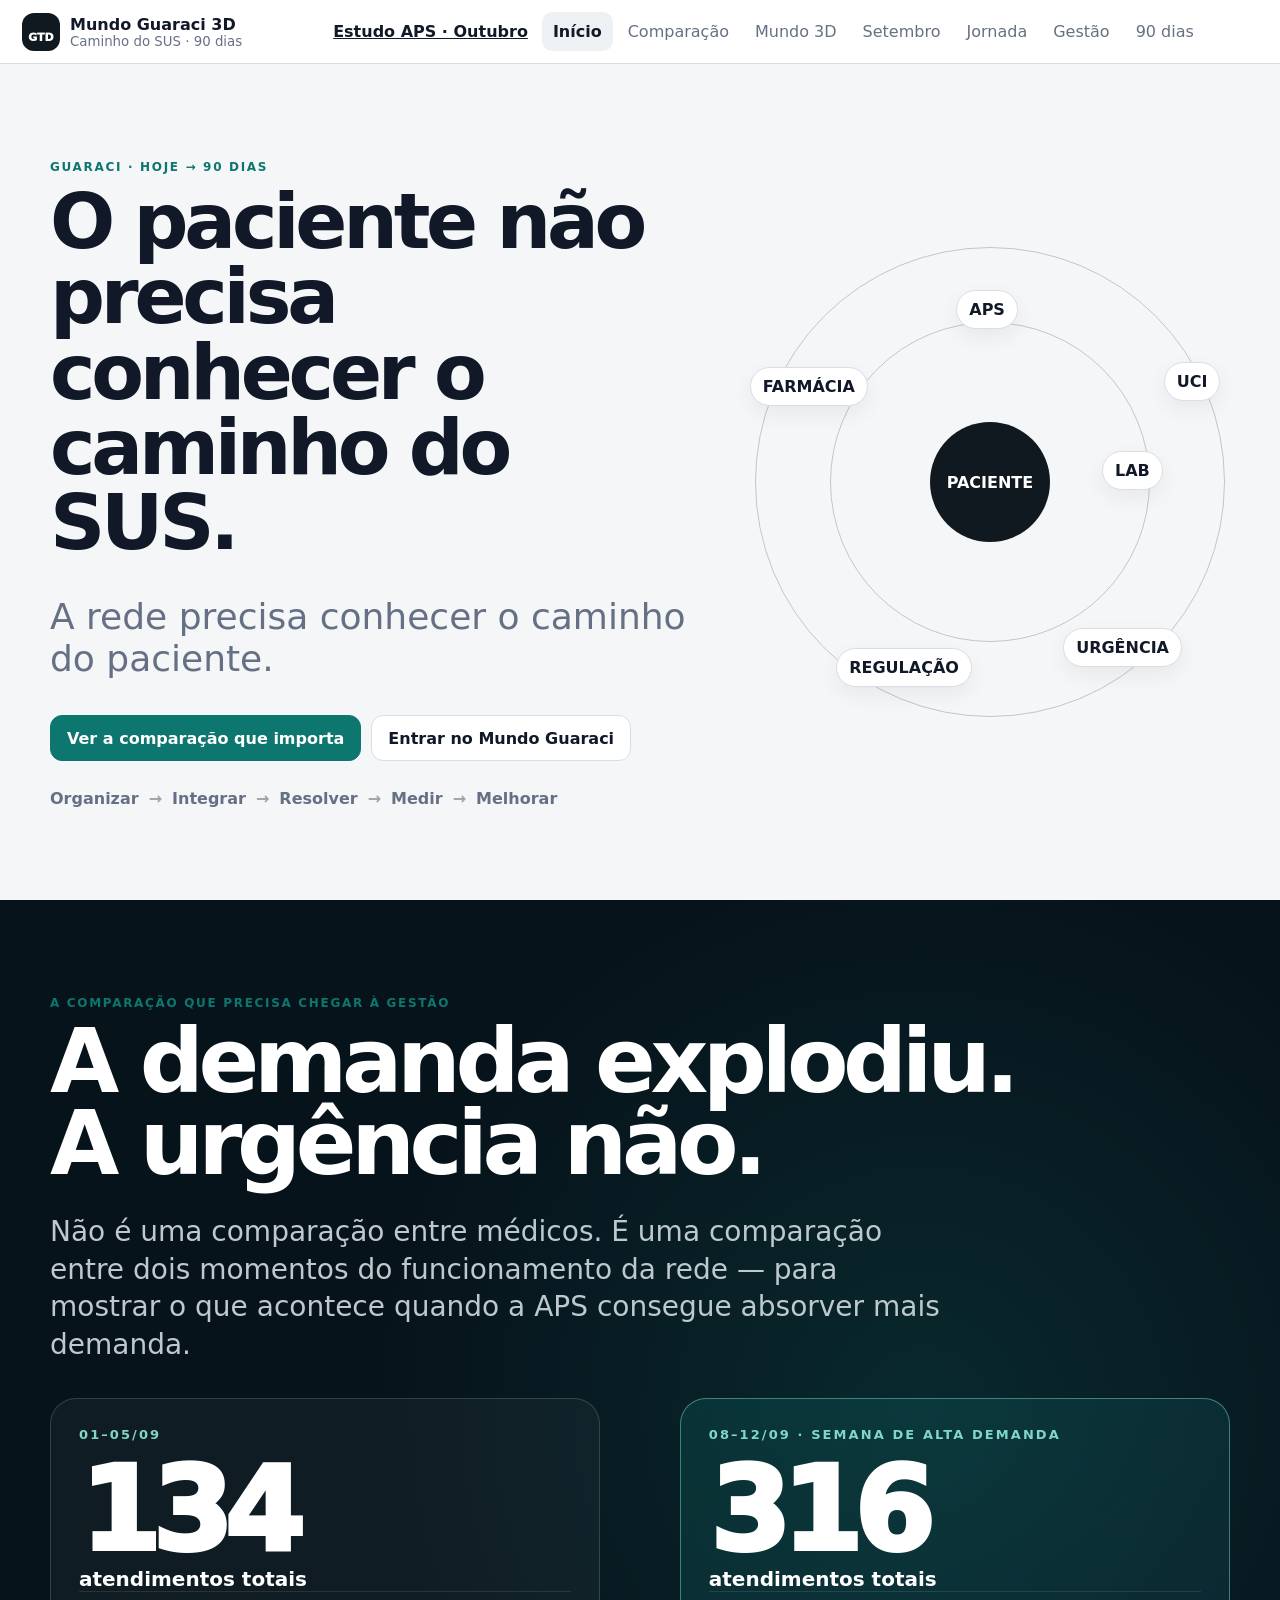
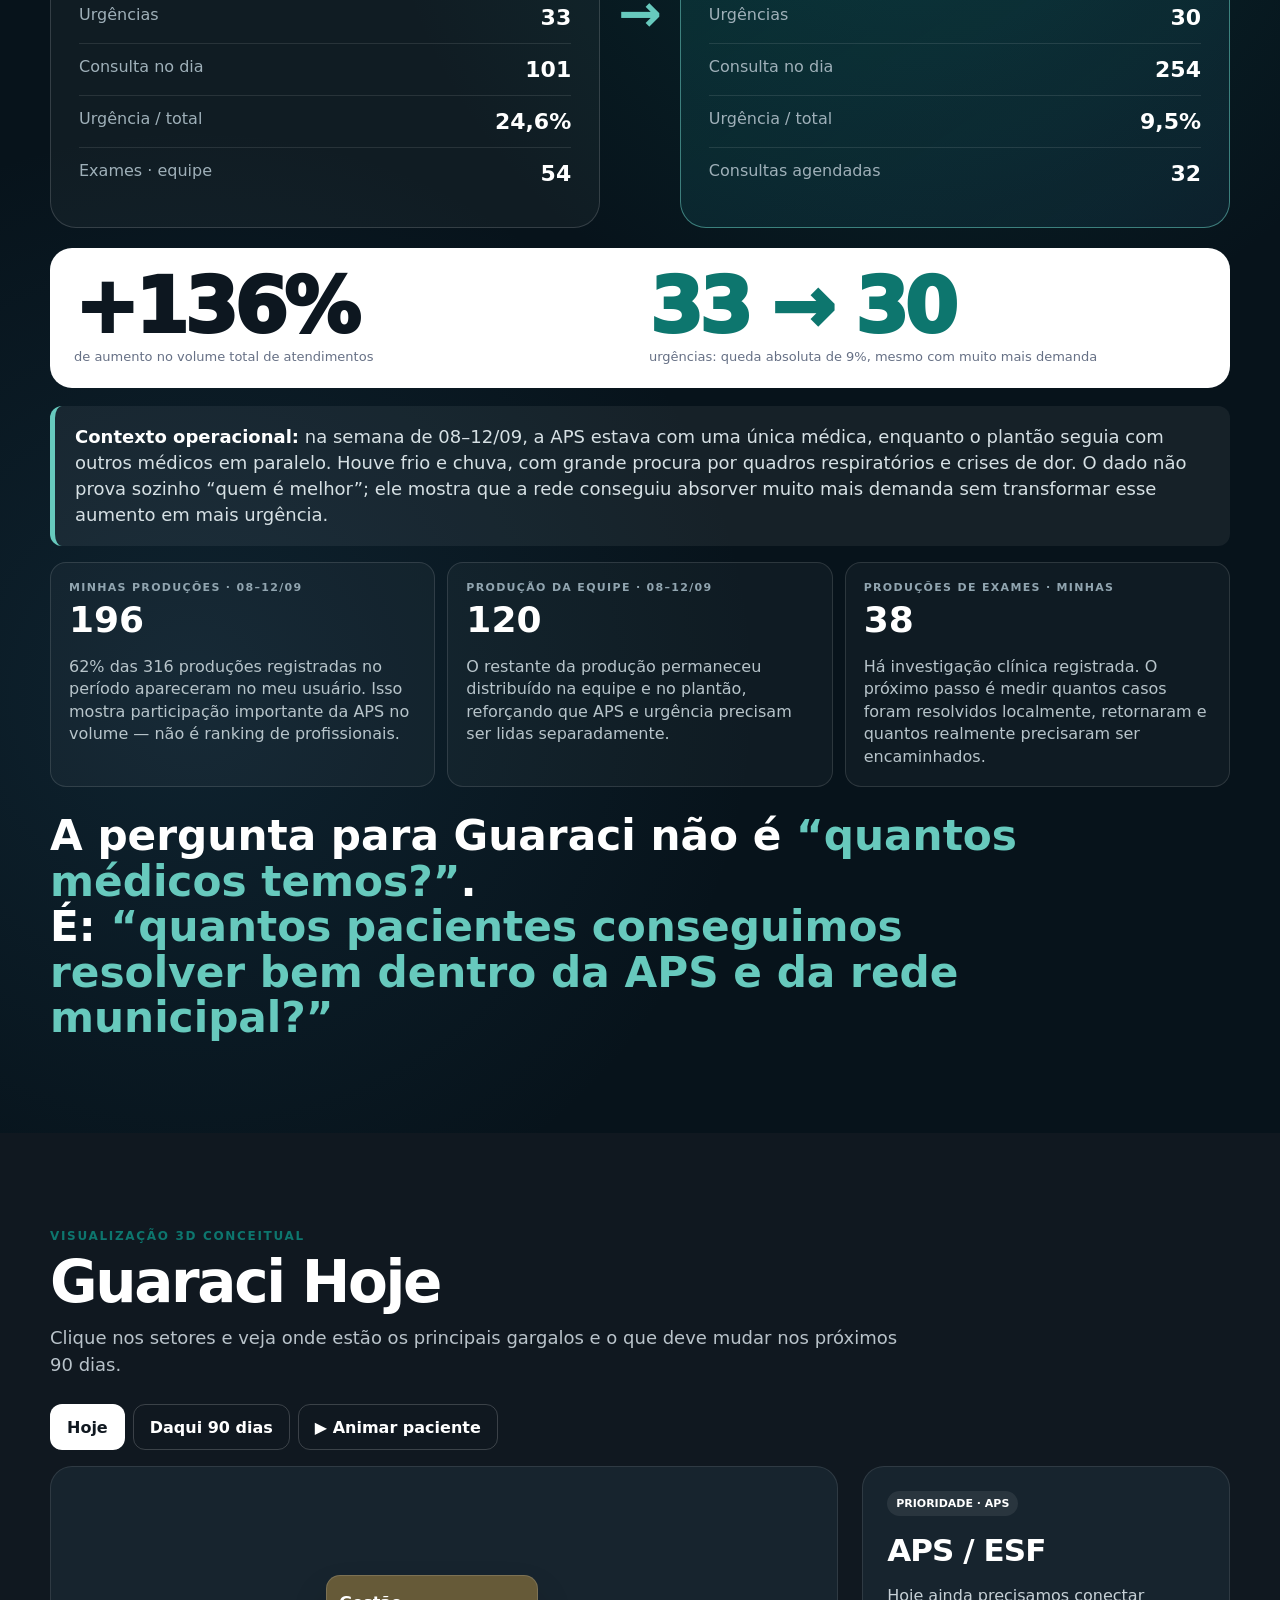
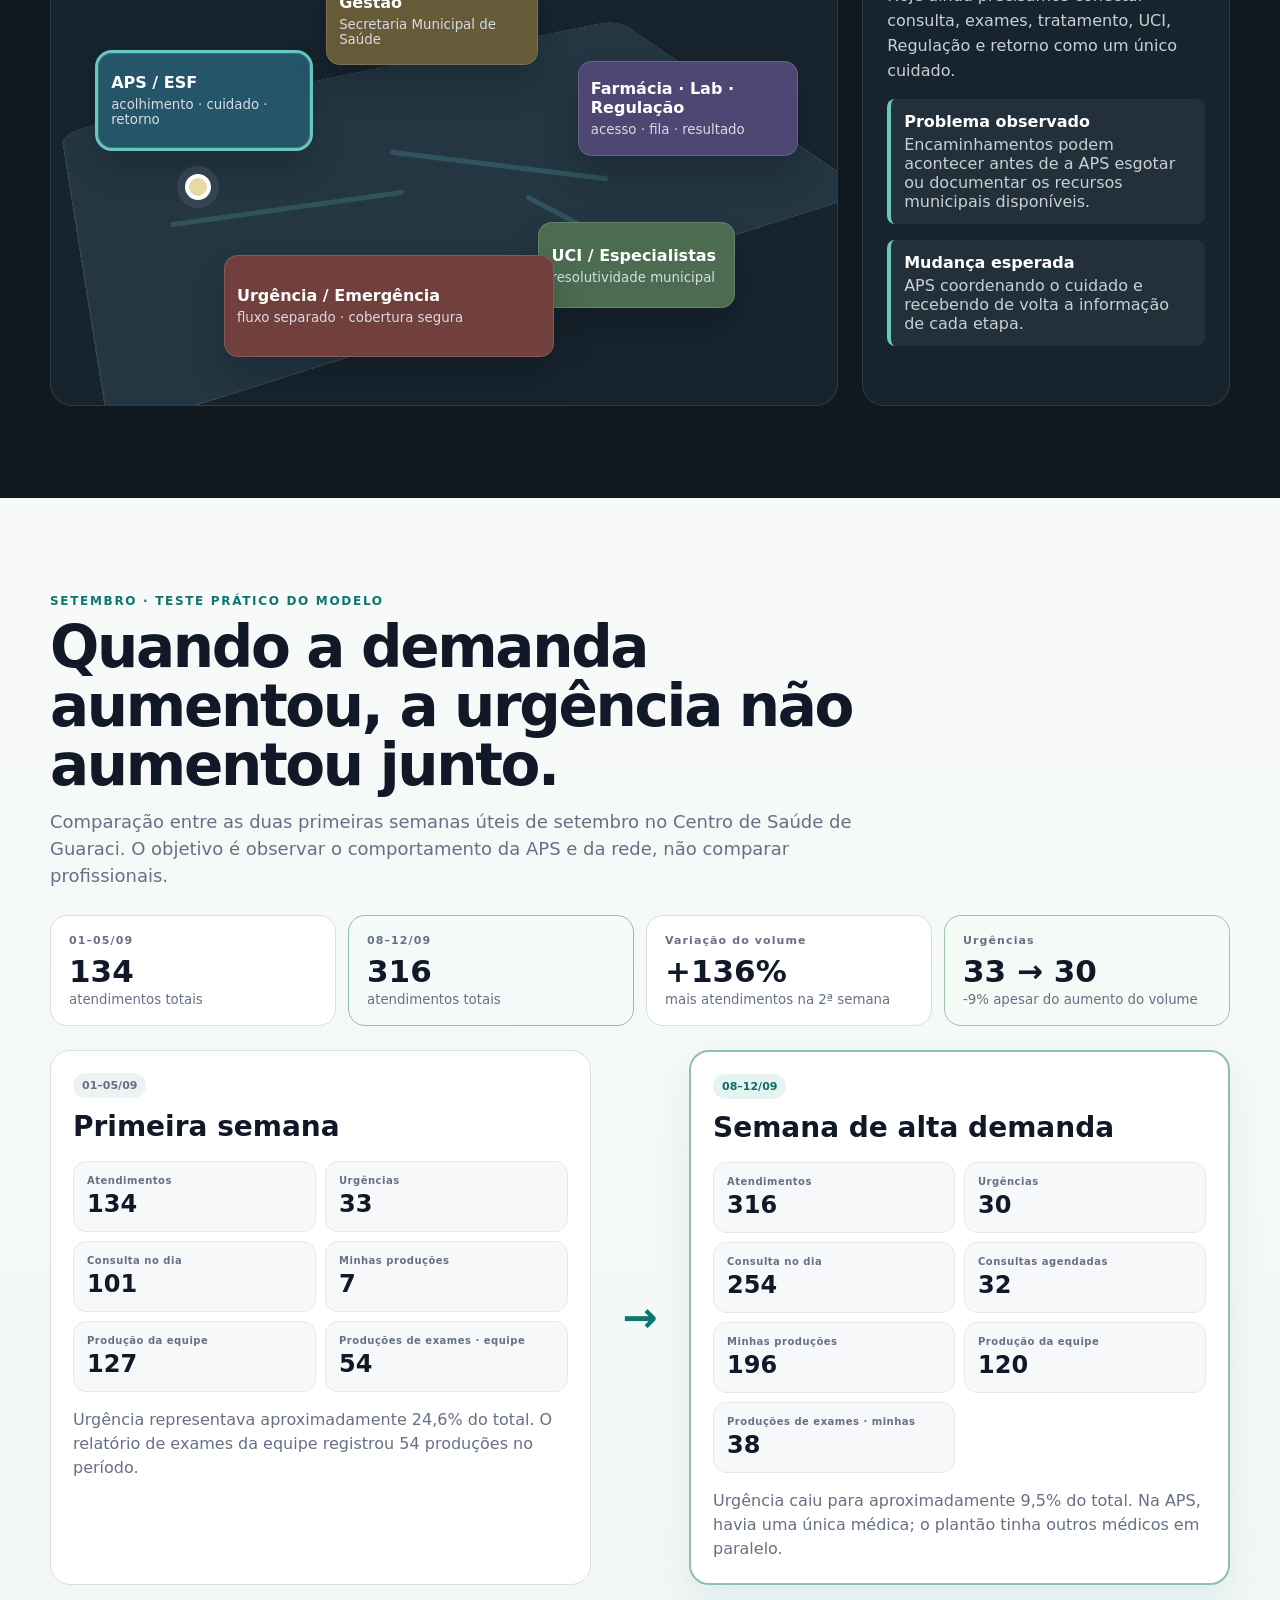
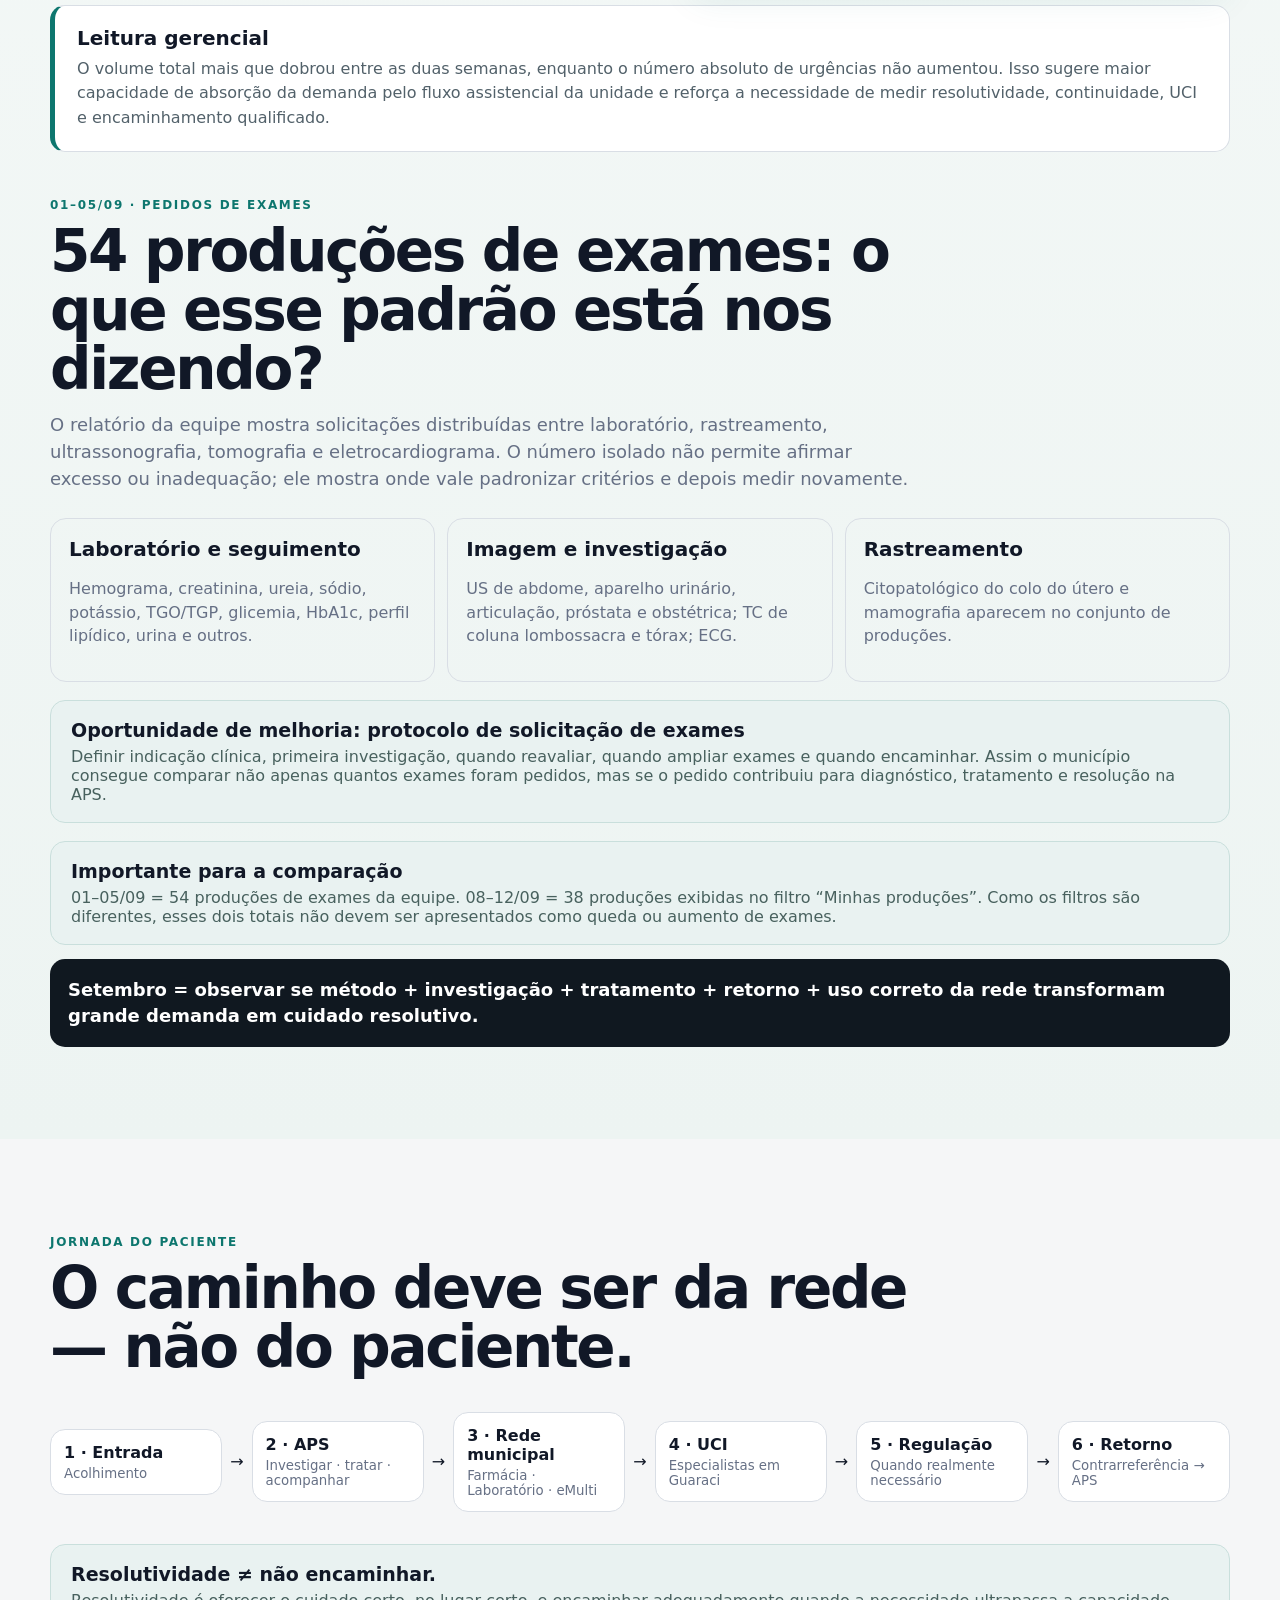
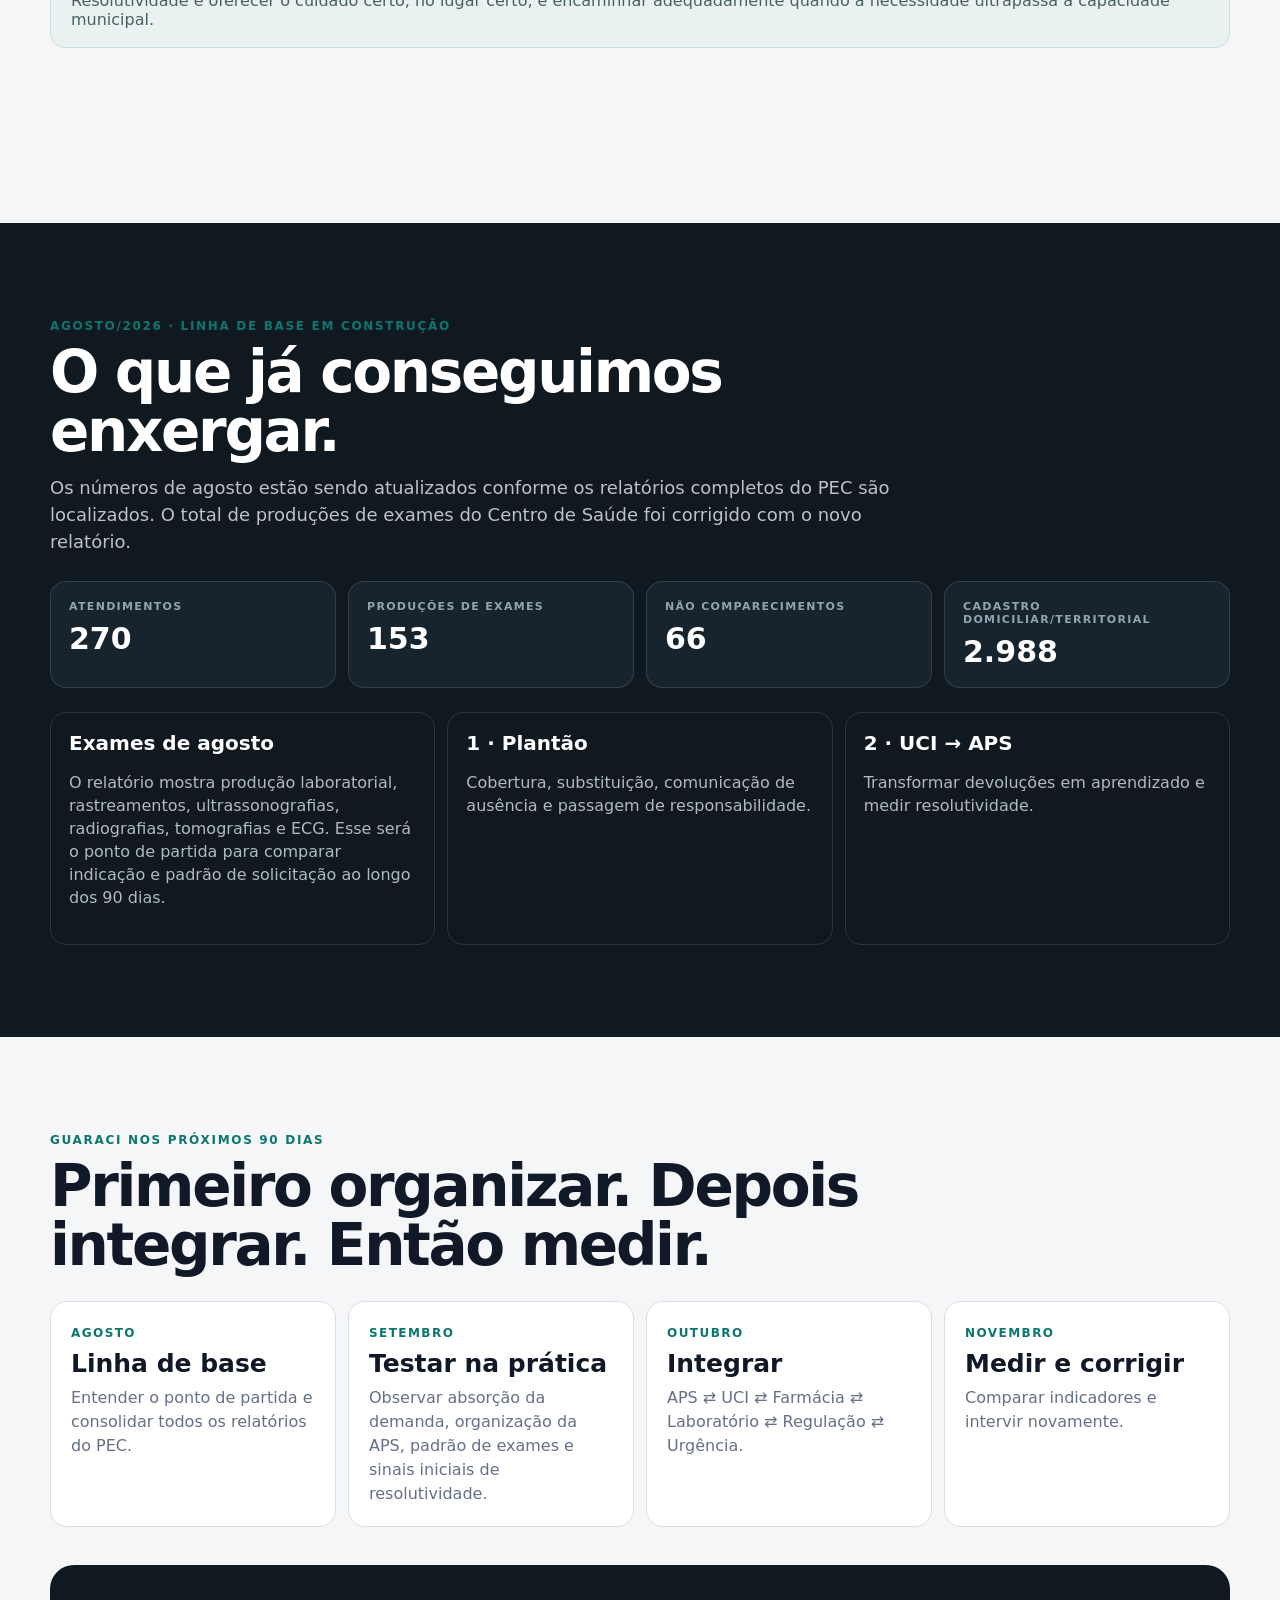
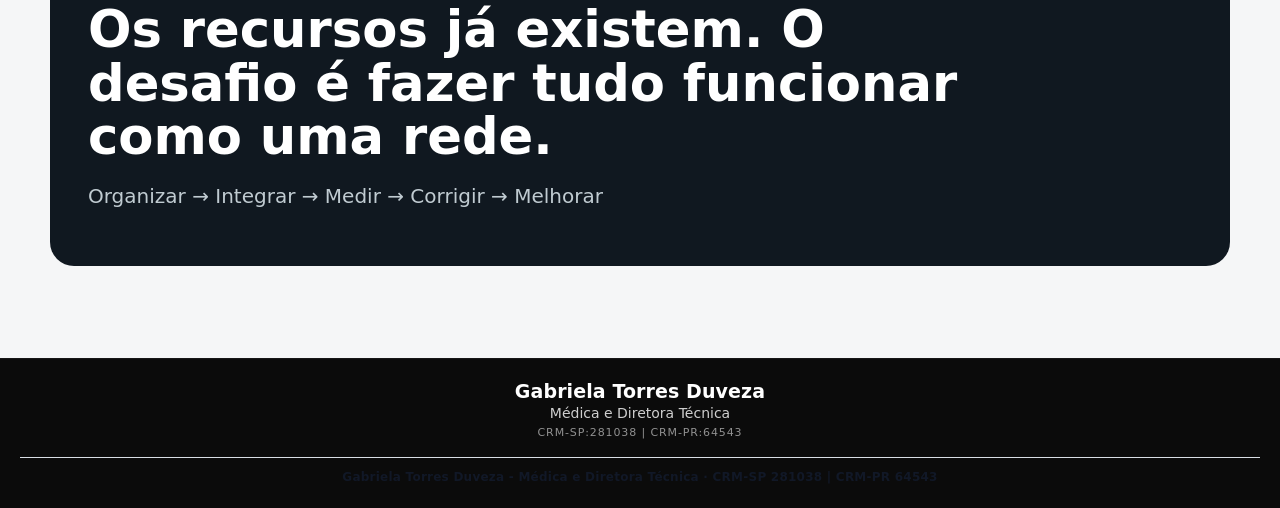
==== commit 5cc3829d: "Inclui acesso ao estudo da APS na navegação principal" ====
--- a/index.html
+++ b/index.html
@@ -14,7 +14,7 @@
 <body>
   <header class="topbar">
     <div class="brand"><span class="brand-mark">G</span><div><strong>Mundo Guaraci 3D</strong><small>Caminho do SUS · 90 dias</small></div></div>
-    <nav><button data-go="inicio" class="active">Início</button><button data-go="comparacao">Comparação</button><button data-go="mundo">Mundo 3D</button><button data-go="setembro">Setembro</button><button data-go="jornada">Jornada</button><button data-go="gestao">Gestão</button><button data-go="noventa">90 dias</button></nav>
+    <nav><a href="estudo-aps.html" style="color:inherit;font-weight:700;padding:10px">Estudo APS · Outubro</a><button data-go="inicio" class="active">Início</button><button data-go="comparacao">Comparação</button><button data-go="mundo">Mundo 3D</button><button data-go="setembro">Setembro</button><button data-go="jornada">Jornada</button><button data-go="gestao">Gestão</button><button data-go="noventa">90 dias</button></nav>
   </header>
 
   <main>
--- a/styles.css
+++ b/styles.css
@@ -1 +1 @@
-:root{--bg:#f5f6f7;--paper:#fff;--ink:#111827;--muted:#667085;--line:#d9dee5;--deep:#101820;--deep2:#17242e;--accent:#0d766e;--blue:#316b8c;--gold:#b78734;--red:#9c4b46;--violet:#62558e;--green:#4f7558}*{box-sizing:border-box}html{scroll-behavior:smooth}body{margin:0;background:var(--bg);color:var(--ink);font-family:Inter,ui-sans-serif,system-ui,-apple-system,BlinkMacSystemFont,"Segoe UI",sans-serif}button{font:inherit}.topbar{position:sticky;top:0;z-index:30;display:flex;align-items:center;gap:18px;padding:12px 22px;background:rgba(255,255,255,.94);backdrop-filter:blur(14px);border-bottom:1px solid var(--line)}.brand{display:flex;align-items:center;gap:10px;min-width:230px}.brand-mark{width:38px;height:38px;border-radius:12px;display:grid;place-items:center;background:var(--deep);color:#fff;font-weight:900}.brand strong,.brand small{display:block}.brand small{color:var(--muted)}nav{display:flex;gap:4px;flex:1;justify-content:center}nav button{border:0;background:transparent;padding:9px 11px;border-radius:10px;color:var(--muted);cursor:pointer}nav button.active{background:#eef1f3;color:var(--ink);font-weight:800}.scene{min-height:76vh;padding:92px max(22px,calc((100% - 1180px)/2));scroll-margin-top:70px}.dark{background:var(--deep);color:#fff}.dark .section-head p{color:#b9c3ca}.hero{display:grid;grid-template-columns:1.15fr .85fr;gap:50px;align-items:center;min-height:88vh}.kicker{display:inline-block;font-size:12px;letter-spacing:.14em;font-weight:900;color:var(--accent);margin-bottom:10px}.hero h1{font-size:clamp(42px,6vw,82px);line-height:.98;letter-spacing:-.055em;margin:0;max-width:850px}.lead{font-size:clamp(22px,3vw,36px);line-height:1.15;color:var(--muted);max-width:680px}.actions{display:flex;gap:10px;flex-wrap:wrap;margin:28px 0}.primary,.ghost,.modebar button{border-radius:12px;min-height:46px;padding:0 16px;cursor:pointer;font-weight:800}.primary{background:var(--accent);color:#fff;border:1px solid var(--accent)}.ghost{background:#fff;border:1px solid var(--line);color:var(--ink)}.flowline{display:flex;gap:10px;align-items:center;flex-wrap:wrap;color:var(--muted);font-weight:800}.flowline i{font-style:normal;color:#9aa3aa}.hero-orbit{height:520px;position:relative;display:grid;place-items:center}.core{width:120px;height:120px;border-radius:50%;display:grid;place-items:center;background:var(--deep);color:#fff;font-weight:900;z-index:2}.orbit{position:absolute;border:1px solid #bdc8ce;border-radius:50%}.o1{width:320px;height:320px}.o2{width:470px;height:470px}.sat{position:absolute;padding:9px 12px;border-radius:999px;background:#fff;border:1px solid var(--line);font-weight:850;box-shadow:0 8px 22px rgba(0,0,0,.06)}.s1{top:68px;left:43%}.s2{top:140px;right:2%}.s3{bottom:75px;right:10%}.s4{bottom:55px;left:18%}.s5{top:145px;left:0}.s6{top:44%;right:14%}.section-head{max-width:860px;margin-bottom:26px}.section-head h2{font-size:clamp(34px,5vw,58px);line-height:1.02;letter-spacing:-.04em;margin:0 0 12px}.section-head p{font-size:18px;line-height:1.5;color:var(--muted);margin:0}.modebar{display:flex;gap:8px;flex-wrap:wrap;margin-bottom:16px}.modebar button{background:transparent;color:#fff;border:1px solid rgba(255,255,255,.18)}.modebar button.active{background:#fff;color:var(--deep)}.world-grid{display:grid;grid-template-columns:1.5fr .7fr;gap:24px}.stage,.panel{background:var(--deep2);border:1px solid rgba(255,255,255,.1);border-radius:22px}.stage{height:540px;position:relative;perspective:900px;overflow:hidden}.ground{position:absolute;inset:80px 6% 30px;background:#233642;border:1px solid rgba(255,255,255,.08);border-radius:26px;transform:rotateX(58deg) rotateZ(-24deg)}.sector{position:absolute;z-index:3;border:1px solid rgba(255,255,255,.14);border-radius:14px;color:#fff;cursor:pointer;box-shadow:0 20px 35px rgba(0,0,0,.18);transition:.2s;display:flex;flex-direction:column;justify-content:center;gap:5px;padding:12px;text-align:left}.sector small{color:#d5dde2}.sector.active{outline:3px solid #67c9bd;transform:translateY(-8px)}.sector.dim{opacity:.45}.aps{left:6%;top:36%;width:27%;height:95px;background:#245568}.gestao{left:35%;top:20%;width:27%;height:90px;background:#665a38}.apoio{right:5%;top:36%;width:28%;height:95px;background:#4e4673}.uci{right:13%;bottom:18%;width:25%;height:86px;background:#4b6c50}.urg{left:22%;bottom:9%;width:42%;height:102px;background:#713f3c}.route{position:absolute;height:5px;border-radius:999px;background:#67c9bd;opacity:.2;z-index:2;transition:.3s}.route.on{opacity:.95}.r1{left:15%;top:63%;width:30%;transform:rotate(-8deg)}.r2{left:43%;top:55%;width:28%;transform:rotate(7deg)}.r3{left:59%;top:69%;width:24%;transform:rotate(28deg)}.patient{position:absolute;left:12%;top:62%;width:26px;height:26px;border-radius:50%;background:#e7d9a6;border:4px solid #fff;z-index:5;box-shadow:0 0 0 8px rgba(255,255,255,.08);transition:left .6s ease,top .6s ease}.panel{padding:24px;display:flex;flex-direction:column;gap:16px}.panel h3{font-size:31px;letter-spacing:-.03em;margin:0}.panel p{color:#c6d0d6;line-height:1.55;margin:0}.pill{display:inline-flex;width:max-content;max-width:100%;padding:6px 9px;border-radius:999px;background:rgba(255,255,255,.08);font-size:11px;font-weight:900}.issue{padding:13px;border-left:4px solid #67c9bd;background:rgba(255,255,255,.05);border-radius:8px}.issue strong,.issue span{display:block}.issue span{color:#c6d0d6;margin-top:4px}.september-scene{background:linear-gradient(180deg,#f7faf9 0%,#edf4f2 100%)}.september-context{display:grid;grid-template-columns:repeat(4,1fr);gap:12px;margin-bottom:24px}.context-card{padding:18px;border-radius:17px;background:#fff;border:1px solid var(--line)}.context-card span,.context-card small{display:block}.context-card span{font-size:11px;letter-spacing:.1em;font-weight:900;color:var(--muted)}.context-card strong{display:block;font-size:31px;margin:6px 0 3px}.context-card small{color:var(--muted)}.context-card.highlight{border-color:#8fbdb7;background:#f4fbfa}.context-card.good{border-color:#9fc4a8;background:#f4faf5}.sept-grid{display:grid;grid-template-columns:1fr 70px 1fr;gap:14px;align-items:stretch}.sept-card{background:#fff;border:1px solid var(--line);border-radius:20px;padding:22px}.sept-card.featured{border:2px solid #8fbdb7;box-shadow:0 16px 34px rgba(13,118,110,.08)}.sept-label{display:inline-flex;padding:6px 9px;border-radius:999px;background:#eef2f3;font-size:11px;font-weight:900;color:var(--muted)}.sept-card.featured .sept-label{background:#e5f4f1;color:#0d6c64}.sept-card h3{font-size:28px;margin:12px 0 18px}.sept-stats{display:grid;grid-template-columns:repeat(2,1fr);gap:9px}.sept-stats div{padding:13px;border-radius:13px;background:#f7f8f9;border:1px solid #e5e9ed}.sept-stats span,.sept-stats strong{display:block}.sept-stats span{font-size:10px;font-weight:900;color:var(--muted);letter-spacing:.05em}.sept-stats strong{font-size:24px;margin-top:4px}.sept-note{margin:16px 0 0;color:var(--muted);line-height:1.5}.sept-arrow{display:grid;place-items:center;font-size:42px;color:var(--accent);font-weight:900}.sept-insight{margin-top:20px;padding:20px 22px;border-left:5px solid var(--accent);background:#fff;border-radius:15px;border-top:1px solid var(--line);border-right:1px solid var(--line);border-bottom:1px solid var(--line)}.sept-insight strong,.sept-insight span{display:block}.sept-insight strong{font-size:20px}.sept-insight span{color:#52616a;line-height:1.55;margin-top:7px}.sept-formula{margin-top:14px;padding:18px;border-radius:15px;background:var(--deep);color:#fff;font-size:18px;font-weight:850;line-height:1.45}.journey{display:flex;align-items:center;gap:8px;overflow:auto;padding:8px 0 14px}.step{min-width:155px;flex:1;border:1px solid var(--line);background:#fff;border-radius:15px;padding:13px}.step b,.step small{display:block}.step small{color:var(--muted);margin-top:4px}.callout{margin-top:18px;padding:18px 20px;border-radius:15px;background:#e9f2f1;border:1px solid #c9dfdc;display:grid;gap:6px}.callout strong{font-size:19px}.callout span{color:#48615e}.metrics{display:grid;grid-template-columns:repeat(4,1fr);gap:12px}.metrics article{padding:18px;border:1px solid rgba(255,255,255,.12);border-radius:16px;background:var(--deep2)}.metrics span{display:block;font-size:11px;letter-spacing:.12em;color:#91a5b0;font-weight:900}.metrics strong{display:block;font-size:30px;margin-top:8px}.priorities{display:grid;grid-template-columns:repeat(3,1fr);gap:12px;margin-top:24px}.priorities article{padding:18px;border:1px solid rgba(255,255,255,.12);border-radius:16px}.priorities b{font-size:20px}.priorities p{color:#aebbc2;line-height:1.45}.timeline{display:grid;grid-template-columns:repeat(4,1fr);gap:12px}.timeline article{background:#fff;border:1px solid var(--line);border-radius:17px;padding:20px}.timeline span{font-size:12px;letter-spacing:.12em;font-weight:900;color:var(--accent)}.timeline h3{font-size:25px;margin:8px 0}.timeline p{color:var(--muted);line-height:1.5;margin:0}.final-card{margin-top:38px;padding:38px;border-radius:24px;background:var(--deep);color:#fff}.final-card h2{font-size:clamp(30px,4vw,52px);max-width:900px;margin:0 0 14px;line-height:1.05}.final-card p{font-size:20px;color:#c0cbd1}footer{padding:28px max(22px,calc((100% - 1180px)/2));border-top:1px solid var(--line);display:flex;justify-content:space-between;color:var(--muted);gap:16px;flex-wrap:wrap}@media(max-width:900px){nav{display:none}.hero{grid-template-columns:1fr}.hero-orbit{height:420px}.world-grid{grid-template-columns:1fr}.metrics,.timeline,.priorities,.september-context{grid-template-columns:1fr 1fr}.sept-grid{grid-template-columns:1fr}.sept-arrow{transform:rotate(90deg);min-height:50px}}@media(max-width:560px){.scene{padding:68px 18px}.brand{min-width:0}.brand small{display:none}.hero-orbit{height:350px}.o2{width:320px;height:320px}.o1{width:230px;height:230px}.s2,.s5{display:none}.stage{height:430px}.sector b{font-size:12px}.sector small{font-size:10px}.metrics,.timeline,.priorities,.september-context,.sept-stats{grid-template-columns:1fr}}@media(prefers-reduced-motion:reduce){*{animation:none!important;transition:none!important;scroll-behavior:auto!important}}+:root{--bg:#f5f6f7;--paper:#fff;--ink:#111827;--muted:#667085;--line:#d9dee5;--deep:#101820;--deep2:#17242e;--accent:#0d766e;--blue:#316b8c;--gold:#b78734;--red:#9c4b46;--violet:#62558e;--green:#4f7558}*{box-sizing:border-box}html{scroll-behavior:smooth}body{margin:0;background:var(--bg);color:var(--ink);font-family:Inter,ui-sans-serif,system-ui,-apple-system,BlinkMacSystemFont,"Segoe UI",sans-serif}button{font:inherit}.topbar{position:sticky;top:0;z-index:30;display:flex;align-items:center;gap:18px;padding:12px 22px;background:rgba(255,255,255,.94);backdrop-filter:blur(14px);border-bottom:1px solid var(--line)}.brand{display:flex;align-items:center;gap:10px;min-width:230px}.brand-mark{width:38px;height:38px;border-radius:12px;display:grid;place-items:center;background:var(--deep);color:#fff;font-weight:900}.brand strong,.brand small{display:block}.brand small{color:var(--muted)}nav{display:flex;gap:4px;flex:1;justify-content:center}nav button{border:0;background:transparent;padding:9px 11px;border-radius:10px;color:var(--muted);cursor:pointer}nav button.active{background:#eef1f3;color:var(--ink);font-weight:800}.scene{min-height:76vh;padding:92px max(22px,calc((100% - 1180px)/2));scroll-margin-top:70px}.dark{background:var(--deep);color:#fff}.dark .section-head p{color:#b9c3ca}.hero{display:grid;grid-template-columns:1.15fr .85fr;gap:50px;align-items:center;min-height:88vh}.kicker{display:inline-block;font-size:12px;letter-spacing:.14em;font-weight:900;color:var(--accent);margin-bottom:10px}.hero h1{font-size:clamp(42px,6vw,82px);line-height:.98;letter-spacing:-.055em;margin:0;max-width:850px}.lead{font-size:clamp(22px,3vw,36px);line-height:1.15;color:var(--muted);max-width:680px}.actions{display:flex;gap:10px;flex-wrap:wrap;margin:28px 0}.primary,.ghost,.modebar button{border-radius:12px;min-height:46px;padding:0 16px;cursor:pointer;font-weight:800}.primary{background:var(--accent);color:#fff;border:1px solid var(--accent)}.ghost{background:#fff;border:1px solid var(--line);color:var(--ink)}.flowline{display:flex;gap:10px;align-items:center;flex-wrap:wrap;color:var(--muted);font-weight:800}.flowline i{font-style:normal;color:#9aa3aa}.hero-orbit{height:520px;position:relative;display:grid;place-items:center}.core{width:120px;height:120px;border-radius:50%;display:grid;place-items:center;background:var(--deep);color:#fff;font-weight:900;z-index:2}.orbit{position:absolute;border:1px solid #bdc8ce;border-radius:50%}.o1{width:320px;height:320px}.o2{width:470px;height:470px}.sat{position:absolute;padding:9px 12px;border-radius:999px;background:#fff;border:1px solid var(--line);font-weight:850;box-shadow:0 8px 22px rgba(0,0,0,.06)}.s1{top:68px;left:43%}.s2{top:140px;right:2%}.s3{bottom:75px;right:10%}.s4{bottom:55px;left:18%}.s5{top:145px;left:0}.s6{top:44%;right:14%}.section-head{max-width:860px;margin-bottom:26px}.section-head h2{font-size:clamp(34px,5vw,58px);line-height:1.02;letter-spacing:-.04em;margin:0 0 12px}.section-head p{font-size:18px;line-height:1.5;color:var(--muted);margin:0}.modebar{display:flex;gap:8px;flex-wrap:wrap;margin-bottom:16px}.modebar button{background:transparent;color:#fff;border:1px solid rgba(255,255,255,.18)}.modebar button.active{background:#fff;color:var(--deep)}.world-grid{display:grid;grid-template-columns:1.5fr .7fr;gap:24px}.stage,.panel{background:var(--deep2);border:1px solid rgba(255,255,255,.1);border-radius:22px}.stage{height:540px;position:relative;perspective:900px;overflow:hidden}.ground{position:absolute;inset:80px 6% 30px;background:#233642;border:1px solid rgba(255,255,255,.08);border-radius:26px;transform:rotateX(58deg) rotateZ(-24deg)}.sector{position:absolute;z-index:3;border:1px solid rgba(255,255,255,.14);border-radius:14px;color:#fff;cursor:pointer;box-shadow:0 20px 35px rgba(0,0,0,.18);transition:.2s;display:flex;flex-direction:column;justify-content:center;gap:5px;padding:12px;text-align:left}.sector small{color:#d5dde2}.sector.active{outline:3px solid #67c9bd;transform:translateY(-8px)}.sector.dim{opacity:.45}.aps{left:6%;top:36%;width:27%;height:95px;background:#245568}.gestao{left:35%;top:20%;width:27%;height:90px;background:#665a38}.apoio{right:5%;top:36%;width:28%;height:95px;background:#4e4673}.uci{right:13%;bottom:18%;width:25%;height:86px;background:#4b6c50}.urg{left:22%;bottom:9%;width:42%;height:102px;background:#713f3c}.route{position:absolute;height:5px;border-radius:999px;background:#67c9bd;opacity:.2;z-index:2;transition:.3s}.route.on{opacity:.95}.r1{left:15%;top:63%;width:30%;transform:rotate(-8deg)}.r2{left:43%;top:55%;width:28%;transform:rotate(7deg)}.r3{left:59%;top:69%;width:24%;transform:rotate(28deg)}.patient{position:absolute;left:12%;top:62%;width:26px;height:26px;border-radius:50%;background:#e7d9a6;border:4px solid #fff;z-index:5;box-shadow:0 0 0 8px rgba(255,255,255,.08);transition:left .6s ease,top .6s ease}.panel{padding:24px;display:flex;flex-direction:column;gap:16px}.panel h3{font-size:31px;letter-spacing:-.03em;margin:0}.panel p{color:#c6d0d6;line-height:1.55;margin:0}.pill{display:inline-flex;width:max-content;max-width:100%;padding:6px 9px;border-radius:999px;background:rgba(255,255,255,.08);font-size:11px;font-weight:900}.issue{padding:13px;border-left:4px solid #67c9bd;background:rgba(255,255,255,.05);border-radius:8px}.issue strong,.issue span{display:block}.issue span{color:#c6d0d6;margin-top:4px}.september-scene{background:linear-gradient(180deg,#f7faf9 0%,#edf4f2 100%)}.september-context{display:grid;grid-template-columns:repeat(4,1fr);gap:12px;margin-bottom:24px}.context-card{padding:18px;border-radius:17px;background:#fff;border:1px solid var(--line)}.context-card span,.context-card small{display:block}.context-card span{font-size:11px;letter-spacing:.1em;font-weight:900;color:var(--muted)}.context-card strong{display:block;font-size:31px;margin:6px 0 3px}.context-card small{color:var(--muted)}.context-card.highlight{border-color:#8fbdb7;background:#f4fbfa}.context-card.good{border-color:#9fc4a8;background:#f4faf5}.sept-grid{display:grid;grid-template-columns:1fr 70px 1fr;gap:14px;align-items:stretch}.sept-card{background:#fff;border:1px solid var(--line);border-radius:20px;padding:22px}.sept-card.featured{border:2px solid #8fbdb7;box-shadow:0 16px 34px rgba(13,118,110,.08)}.sept-label{display:inline-flex;padding:6px 9px;border-radius:999px;background:#eef2f3;font-size:11px;font-weight:900;color:var(--muted)}.sept-card.featured .sept-label{background:#e5f4f1;color:#0d6c64}.sept-card h3{font-size:28px;margin:12px 0 18px}.sept-stats{display:grid;grid-template-columns:repeat(2,1fr);gap:9px}.sept-stats div{padding:13px;border-radius:13px;background:#f7f8f9;border:1px solid #e5e9ed}.sept-stats span,.sept-stats strong{display:block}.sept-stats span{font-size:10px;font-weight:900;color:var(--muted);letter-spacing:.05em}.sept-stats strong{font-size:24px;margin-top:4px}.sept-note{margin:16px 0 0;color:var(--muted);line-height:1.5}.sept-arrow{display:grid;place-items:center;font-size:42px;color:var(--accent);font-weight:900}.sept-insight{margin-top:20px;padding:20px 22px;border-left:5px solid var(--accent);background:#fff;border-radius:15px;border-top:1px solid var(--line);border-right:1px solid var(--line);border-bottom:1px solid var(--line)}.sept-insight strong,.sept-insight span{display:block}.sept-insight strong{font-size:20px}.sept-insight span{color:#52616a;line-height:1.55;margin-top:7px}.sept-formula{margin-top:14px;padding:18px;border-radius:15px;background:var(--deep);color:#fff;font-size:18px;font-weight:850;line-height:1.45}.journey{display:flex;align-items:center;gap:8px;overflow:auto;padding:8px 0 14px}.step{min-width:155px;flex:1;border:1px solid var(--line);background:#fff;border-radius:15px;padding:13px}.step b,.step small{display:block}.step small{color:var(--muted);margin-top:4px}.callout{margin-top:18px;padding:18px 20px;border-radius:15px;background:#e9f2f1;border:1px solid #c9dfdc;display:grid;gap:6px}.callout strong{font-size:19px}.callout span{color:#48615e}.metrics{display:grid;grid-template-columns:repeat(4,1fr);gap:12px}.metrics article{padding:18px;border:1px solid rgba(255,255,255,.12);border-radius:16px;background:var(--deep2)}.metrics span{display:block;font-size:11px;letter-spacing:.12em;color:#91a5b0;font-weight:900}.metrics strong{display:block;font-size:30px;margin-top:8px}.priorities{display:grid;grid-template-columns:repeat(3,1fr);gap:12px;margin-top:24px}.priorities article{padding:18px;border:1px solid rgba(255,255,255,.12);border-radius:16px}.priorities b{font-size:20px}.priorities p{color:#aebbc2;line-height:1.45}.timeline{display:grid;grid-template-columns:repeat(4,1fr);gap:12px}.timeline article{background:#fff;border:1px solid var(--line);border-radius:17px;padding:20px}.timeline span{font-size:12px;letter-spacing:.12em;font-weight:900;color:var(--accent)}.timeline h3{font-size:25px;margin:8px 0}.timeline p{color:var(--muted);line-height:1.5;margin:0}.final-card{margin-top:38px;padding:38px;border-radius:24px;background:var(--deep);color:#fff}.final-card h2{font-size:clamp(30px,4vw,52px);max-width:900px;margin:0 0 14px;line-height:1.05}.final-card p{font-size:20px;color:#c0cbd1}footer{padding:28px max(22px,calc((100% - 1180px)/2));border-top:1px solid var(--line);display:flex;justify-content:space-between;color:var(--muted);gap:16px;flex-wrap:wrap}@media(max-width:900px){nav{display:none}.hero{grid-template-columns:1fr}.hero-orbit{height:420px}.world-grid{grid-template-columns:1fr}.metrics,.timeline,.priorities,.september-context{grid-template-columns:1fr 1fr}.sept-grid{grid-template-columns:1fr}.sept-arrow{transform:rotate(90deg);min-height:50px}}@media(max-width:560px){.scene{padding:68px 18px}.brand{min-width:0}.brand small{display:none}.hero-orbit{height:350px}.o2{width:320px;height:320px}.o1{width:230px;height:230px}.s2,.s5{display:none}.stage{height:430px}.sector b{font-size:12px}.sector small{font-size:10px}.metrics,.timeline,.priorities,.september-context,.sept-stats{grid-template-columns:1fr}}@media(prefers-reduced-motion:reduce){*{animation:none!important;transition:none!important;scroll-behavior:auto!important}}.brand-mark{font-size:0;letter-spacing:.02em}.brand-mark::after{content:"GTD";font-size:11px;font-weight:950}.brand::after{content:"Gabriela Torres Duveza · Médica e Diretora Técnica";display:none}footer::after{content:"Gabriela Torres Duveza - Médica e Diretora Técnica · CRM-SP 281038 | CRM-PR 64543";flex-basis:100%;padding-top:12px;margin-top:2px;border-top:1px solid var(--line);font-size:12px;letter-spacing:.02em;color:var(--ink);font-weight:800}@media(max-width:560px){footer::after{font-size:11px;line-height:1.45}.brand-mark::after{font-size:10px}}
